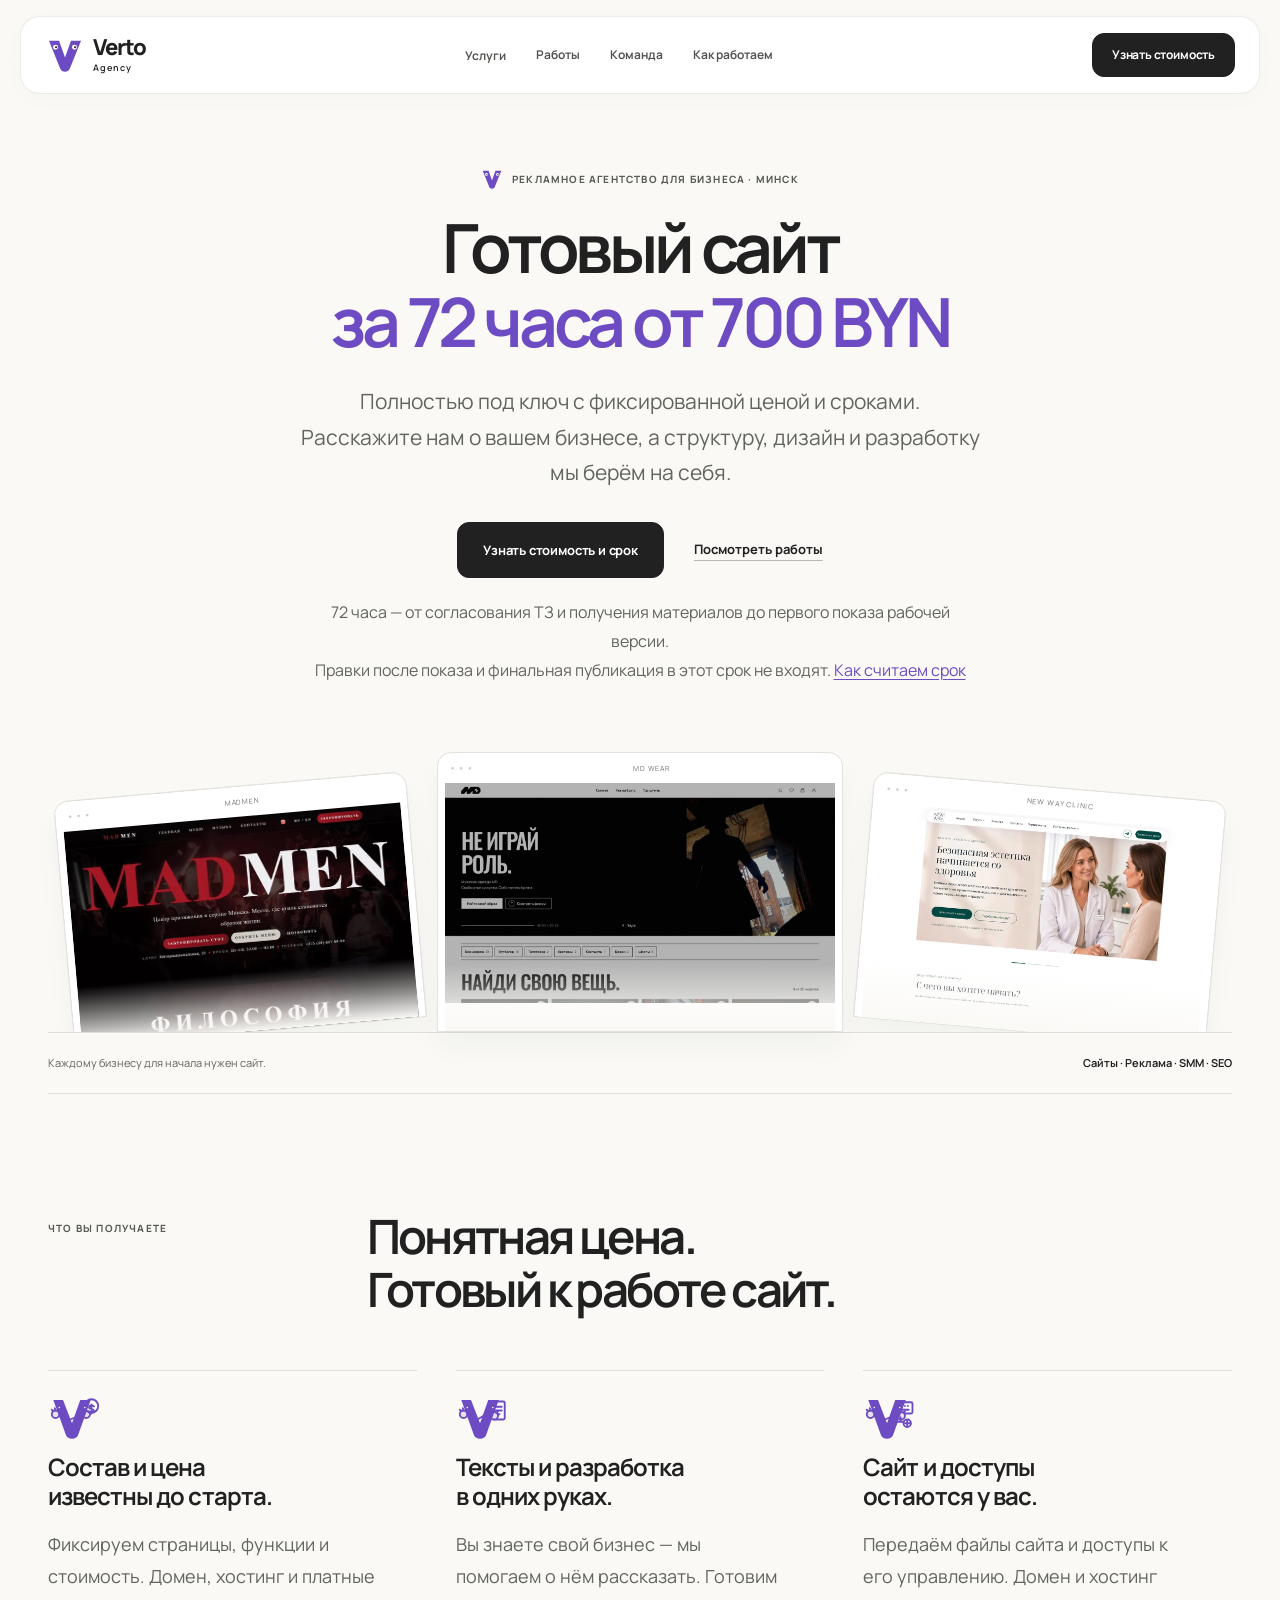
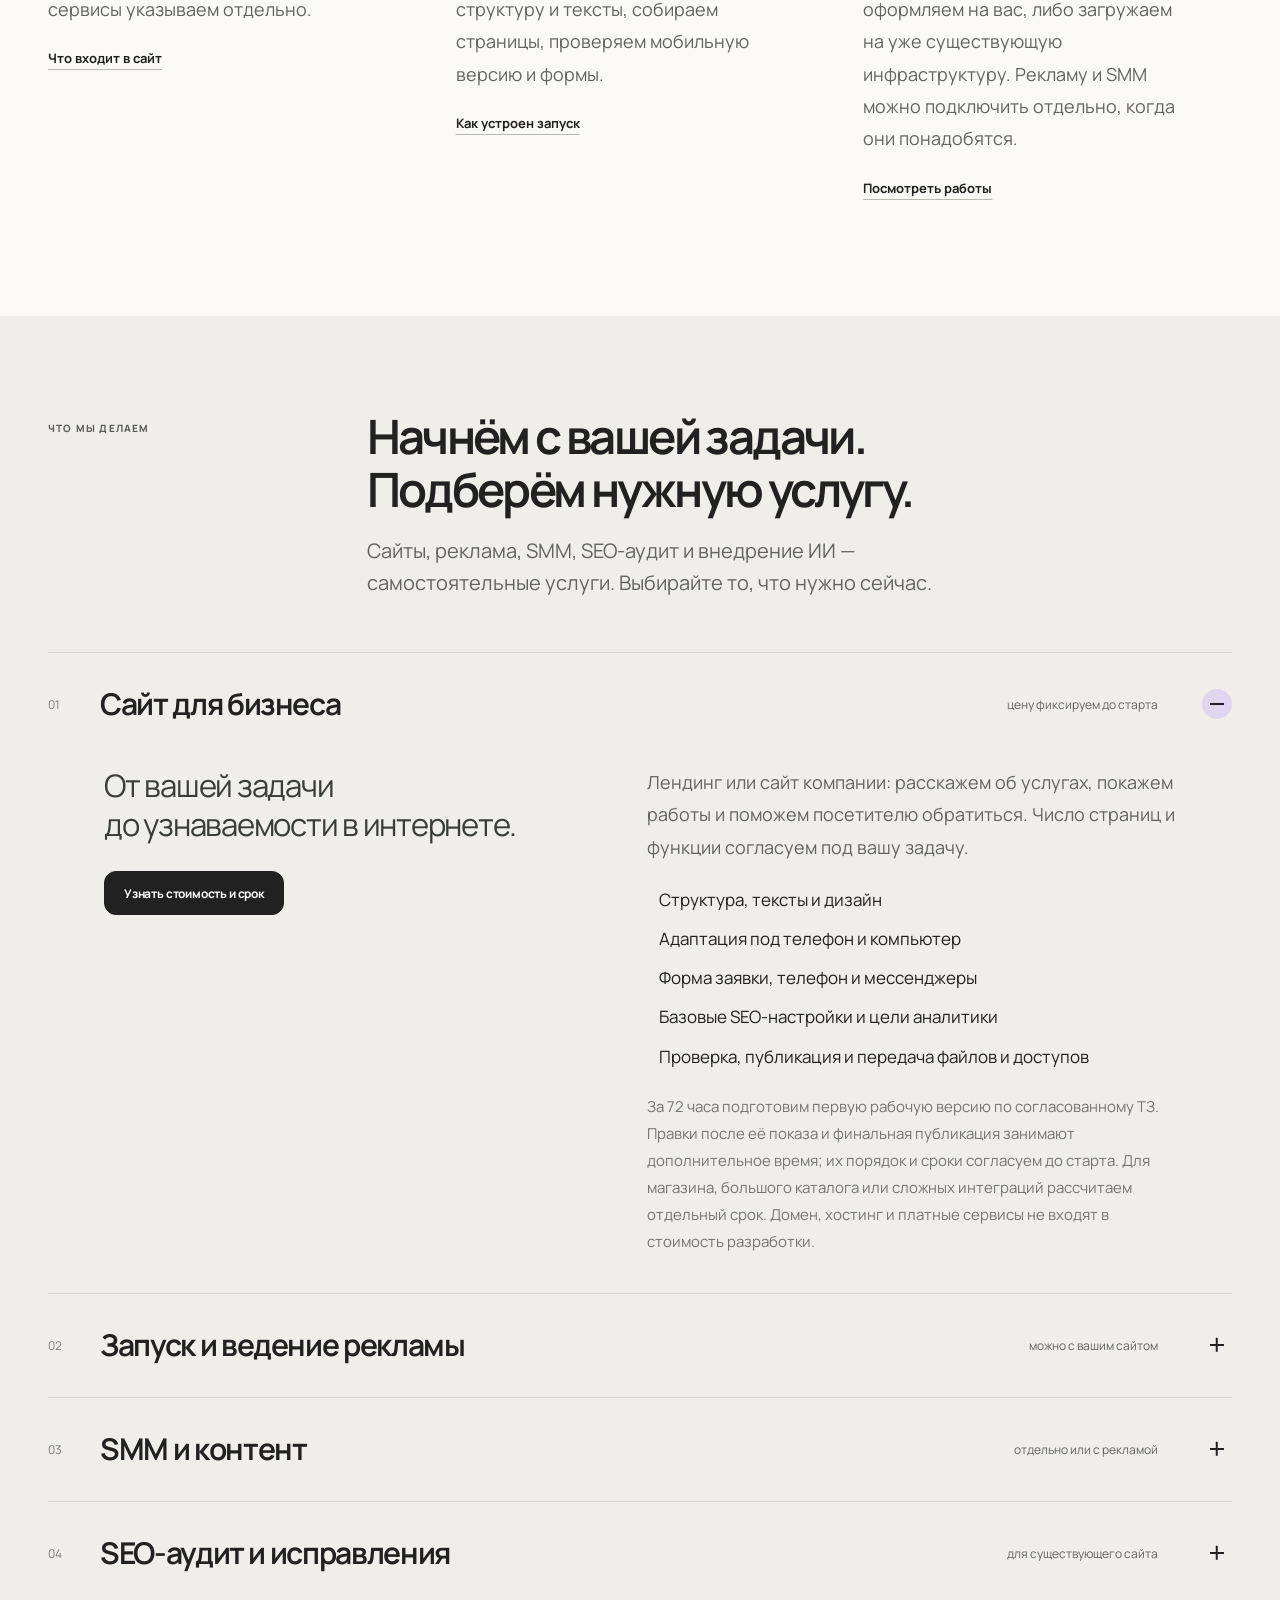
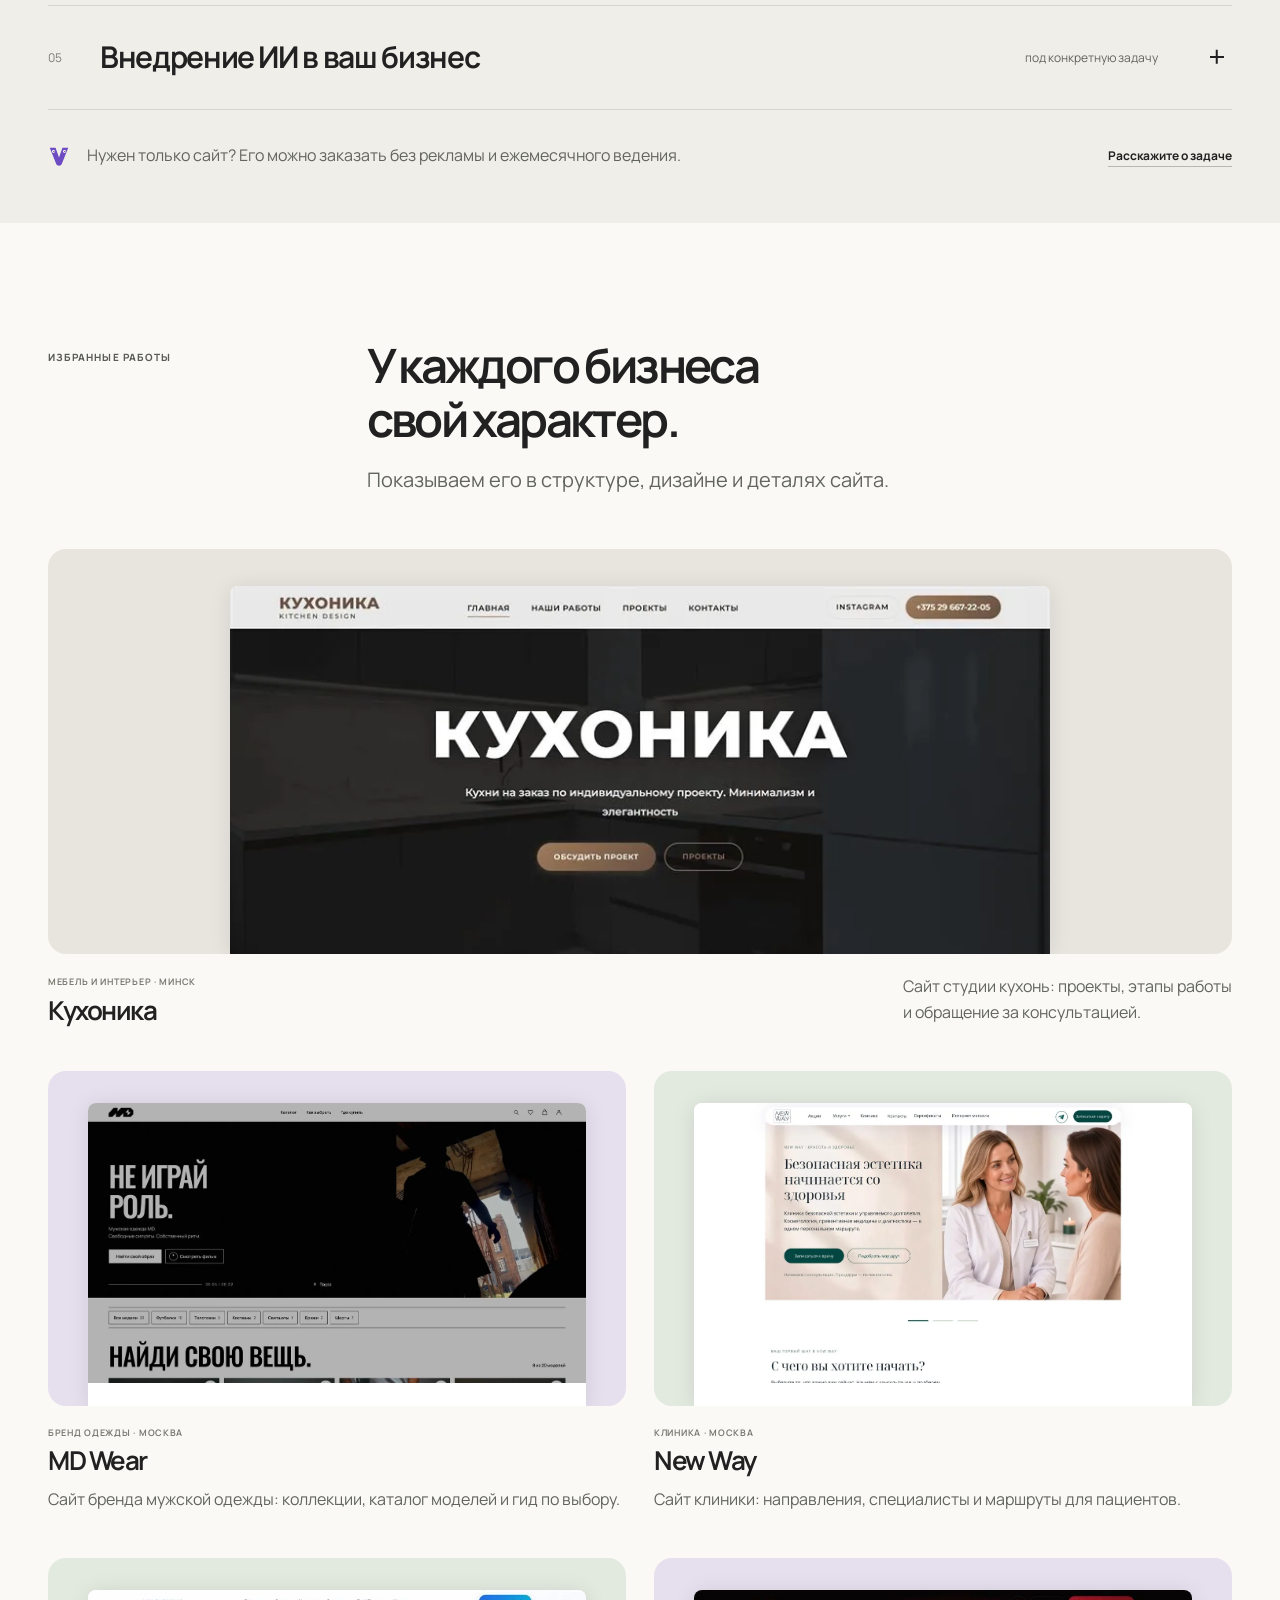
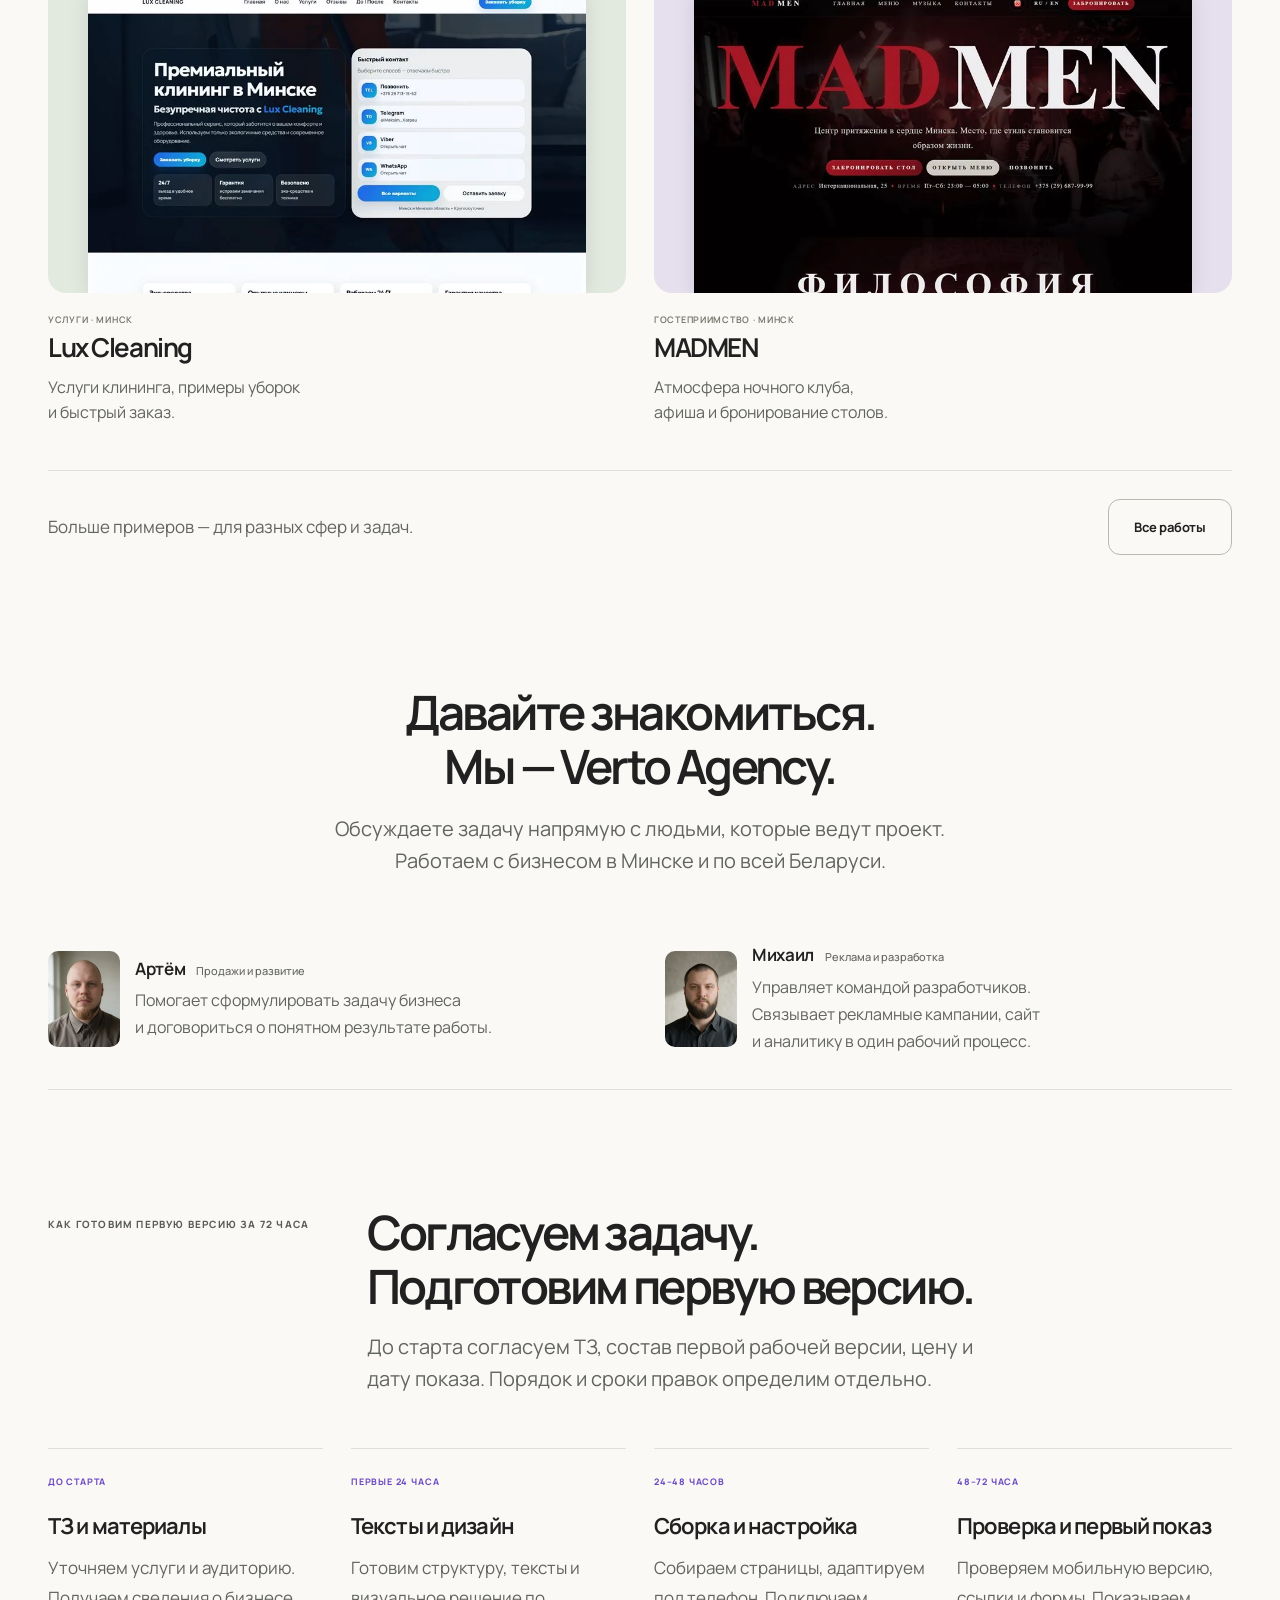
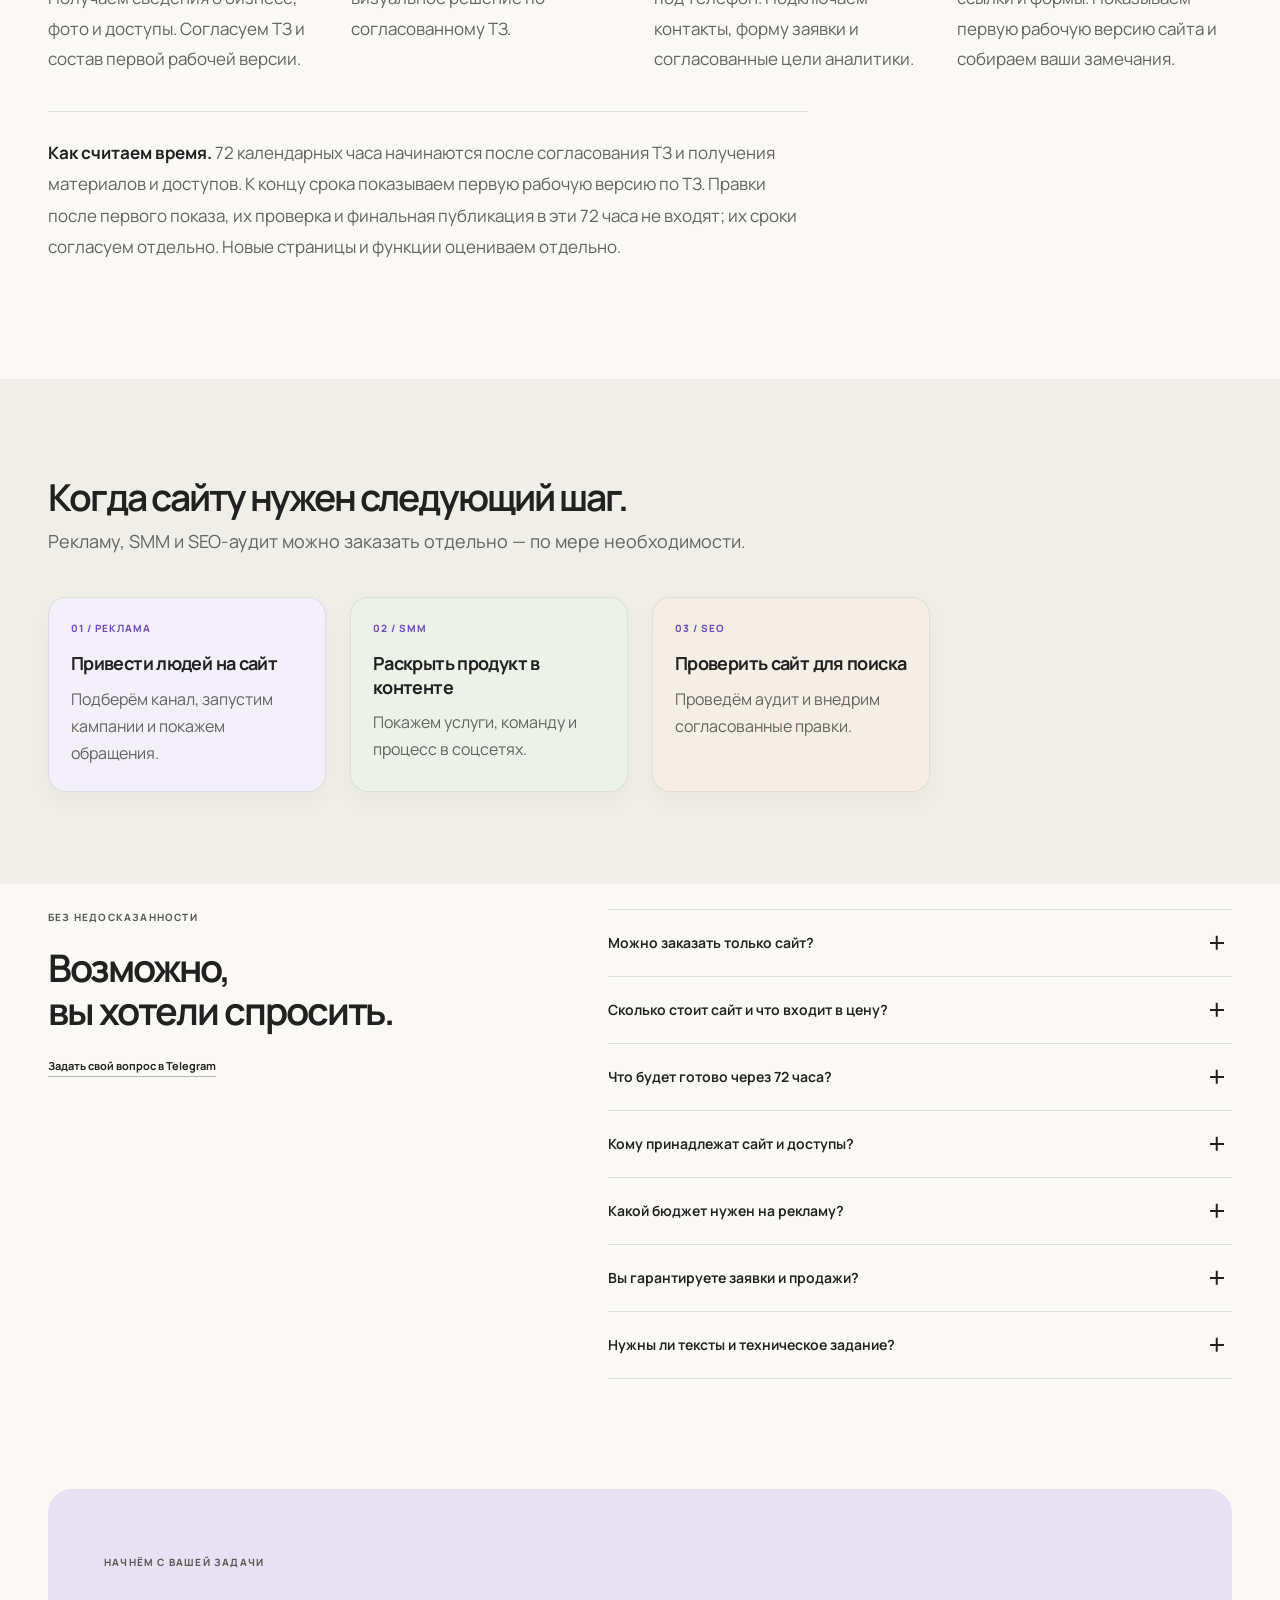
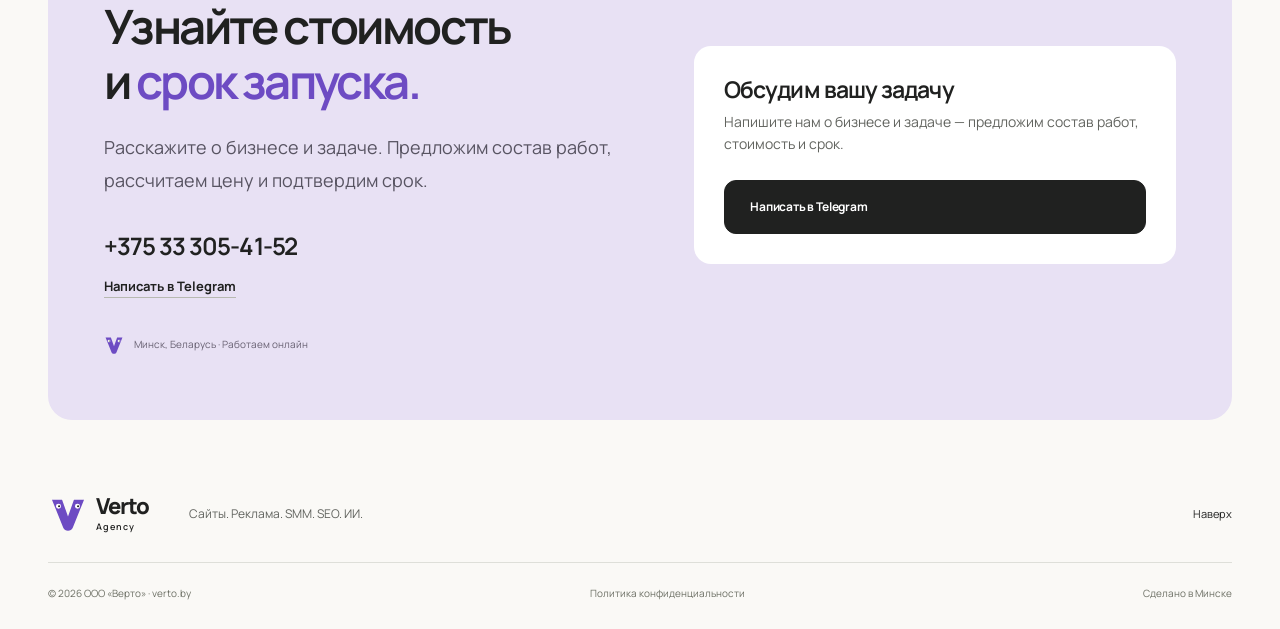
==== index.html @ 630f71f2 "Update homepage footer for ООО «Верто»" ====
<!doctype html>
<html lang="ru">
<head>
  <meta charset="utf-8">
  <meta name="viewport" content="width=device-width, initial-scale=1">
  
  <title>Verto Agency — готовый сайт за 72 часа от 700 BYN | Минск</title>
  <meta name="description" content="Готовый сайт за 72 часа от 700 BYN по согласованному ТЗ. Правки после первого показа и финальная публикация в этот срок не входят. Минск и вся Беларусь."><link rel="canonical" href="https://verto.by/">
  <meta name="theme-color" content="#faf9f6">
  <meta property="og:title" content="Verto Agency — готовый сайт за 72 часа от 700 BYN">
  <meta property="og:description" content="Готовый сайт за 72 часа от 700 BYN по согласованному ТЗ. Правки и финальная публикация — после первого показа.">
  <meta property="og:image" content="https://verto.by/assets/verto-social.png"><meta property="og:url" content="https://verto.by/"><meta property="og:type" content="website"><meta property="og:locale" content="ru_RU"><meta name="twitter:card" content="summary_large_image">
  <link rel="icon" href="./assets/vi.svg">
  <link rel="preconnect" href="https://fonts.googleapis.com">
  <link rel="preconnect" href="https://fonts.gstatic.com" crossorigin>
  <link href="https://fonts.googleapis.com/css2?family=Manrope:wght@400;500;600;650;700;750;800&display=swap" rel="stylesheet">
  <link rel="stylesheet" href="./site.css">
  <script src="./site.js" defer></script>
  <script type="application/ld+json">
  {
    "@context": "https://schema.org",
    "@type": "ProfessionalService",
    "name": "Verto Agency",
    "url": "https://verto.by/",
    "logo": "https://verto.by/assets/verto-social.png",
    "image": "https://verto.by/assets/verto-social.png",
    "telephone": "+375333054152",
    "areaServed": {
      "@type": "City",
      "name": "Минск"
    },
    "sameAs": [
      "https://t.me/Verto_digital"
    ],
    "priceRange": "от 450 BYN",
    "hasOfferCatalog": {
      "@type": "OfferCatalog",
      "name": "Услуги Verto Agency",
      "itemListElement": [
        { "@type": "Offer", "itemOffered": { "@type": "Service", "name": "Сайт для бизнеса", "url": "https://verto.by/#services" } },
        { "@type": "Offer", "itemOffered": { "@type": "Service", "name": "Запуск и ведение рекламы", "url": "https://verto.by/services/ads/" } },
        { "@type": "Offer", "itemOffered": { "@type": "Service", "name": "SMM и контент", "url": "https://verto.by/services/smm/" } },
        { "@type": "Offer", "itemOffered": { "@type": "Service", "name": "SEO-аудит и исправления", "url": "https://verto.by/services/seo/" } },
        { "@type": "Offer", "itemOffered": { "@type": "Service", "name": "Внедрение ИИ в бизнес", "url": "https://verto.by/#services" } }
      ]
    }
  }
  </script>
</head>
<body>
  <a class="skip-link" href="#main">Перейти к содержимому</a>
  <header class="header">
    <a class="brand" href="./" aria-label="Verto Agency — главная"><span class="brand-icon" aria-hidden="true"><img src="./assets/vi.svg" alt=""></span><span class="brand-name">Verto<span>Agency</span></span></a>
    <nav class="navigation" id="navigation" aria-label="Основная навигация"><div class="nav-services"><button class="nav-services-toggle" type="button" aria-expanded="false" aria-controls="services-menu">Услуги</button><div class="services-menu" id="services-menu"><a href="./#services" class="service-menu-link"><span>01</span>Сайт для бизнеса</a><a href="./services/ads/" class="service-menu-link"><span>02</span>Реклама</a><a href="./services/smm/" class="service-menu-link"><span>03</span>SMM и контент</a><a href="./services/seo/" class="service-menu-link"><span>04</span>SEO-аудит</a><a href="./?service=ai#service-ai" class="service-menu-link"><span>05</span>Внедрение ИИ</a></div></div><a href="./#work">Работы</a><a href="./#team">Команда</a><a href="./#process">Как работаем</a></nav>
    <a class="button button-small header-cta" href="#contact">Узнать стоимость </a>
    <button class="menu-button" type="button" aria-controls="navigation" aria-expanded="false" aria-label="Открыть меню"><span></span><span></span></button>
  </header>

  <main id="main">
    <section class="hero wrap" aria-labelledby="hero-title">
      <p class="eyebrow hero-eyebrow"><img class="tiny-star" src="./assets/vi.svg" alt="" aria-hidden="true"> РЕКЛАМНОЕ АГЕНТСТВО ДЛЯ БИЗНЕСА · МИНСК</p>
      <h1 id="hero-title">Готовый сайт<br><span class="highlight">за 72 часа от&nbsp;700&nbsp;BYN</span></h1>
      <p class="hero-lead">Полностью под ключ с фиксированной ценой и сроками.<br class="desktop-break"> Расскажите нам о вашем бизнесе, а структуру, дизайн и разработку мы берём на себя.</p>
      <div class="hero-actions"><a class="button" href="#contact" data-interest="Хочу узнать стоимость и срок создания сайта">Узнать стоимость и срок </a><a class="text-link" href="#work">Посмотреть работы </a></div>
      <p class="hero-terms">72 часа — от согласования ТЗ и получения материалов до первого показа рабочей версии.<br>Правки после показа и финальная публикация в этот срок не входят. <a href="#process">Как считаем срок </a></p>
      <div class="hero-showcase" aria-label="Примеры наших сайтов">
        <a class="showcase-item showcase-left" href="#work" aria-label="Посмотреть работу MADMEN"><div class="browser-bar"><span>● ● ●</span><span>MADMEN</span><span></span></div><img src="./portfolio/previews/1.webp" width="840" height="2801" alt="Первый экран сайта ночного клуба MADMEN" fetchpriority="high"></a>
        <a class="showcase-item showcase-center" href="#work" aria-label="Посмотреть работу MD Wear"><div class="browser-bar"><span>● ● ●</span><span>MD WEAR</span><span></span></div><img src="./portfolio/previews/md-wear.webp" width="1265" height="712" alt="Первый экран сайта бренда одежды MD Wear" fetchpriority="high"></a>
        <a class="showcase-item showcase-right" href="#work" aria-label="Посмотреть сайт New Way Clinic"><div class="browser-bar"><span>● ● ●</span><span>NEW WAY CLINIC</span><span></span></div><img src="./portfolio/previews/new-way.webp" width="1265" height="712" alt="Первый экран сайта New Way Clinic" fetchpriority="high"></a>
      </div>
      <div class="hero-bottom"><span>Каждому бизнесу для начала нужен сайт.</span><a href="#services">Сайты · Реклама · SMM · SEO </a></div>
    </section>

    <section class="section wrap" id="situations" aria-labelledby="situations-title">
      <div class="section-heading"><p class="eyebrow">ЧТО ВЫ ПОЛУЧАЕТЕ</p><div><h2 id="situations-title">Понятная цена.<br>Готовый к работе сайт.</h2></div></div>
      <div class="situations">
        <article><img class="line-icon" src="./assets/icon-price.svg" alt="" aria-hidden="true"><h3>Состав и цена<br>известны до старта.</h3><p>Фиксируем страницы, функции и стоимость. Домен, хостинг и платные сервисы указываем отдельно.</p><a class="text-link" href="#services">Что входит в сайт </a></article>
        <article><img class="line-icon" src="./assets/icon-content.svg" alt="" aria-hidden="true"><h3>Тексты и разработка<br>в одних руках.</h3><p>Вы знаете свой бизнес — мы помогаем о нём рассказать. Готовим структуру и тексты, собираем страницы, проверяем мобильную версию и формы.</p><a class="text-link" href="#process">Как устроен запуск </a></article>
        <article><img class="line-icon" src="./assets/icon-access.svg" alt="" aria-hidden="true"><h3>Сайт и доступы<br>остаются у вас.</h3><p>Передаём файлы сайта и доступы к его управлению. Домен и хостинг оформляем на вас, либо загружаем на уже существующую инфраструктуру. Рекламу и SMM можно подключить отдельно, когда они понадобятся.</p><a class="text-link" href="#work">Посмотреть работы </a></article>
      </div>
    </section>

    <section class="services-section" id="services" aria-labelledby="services-title"><div class="wrap">
      <div class="section-heading"><p class="eyebrow">ЧТО МЫ ДЕЛАЕМ</p><div><h2 id="services-title">Начнём с вашей задачи.<br>Подберём нужную услугу.</h2><p class="section-lead">Сайты, реклама, SMM, SEO-аудит и внедрение ИИ — самостоятельные услуги. Выбирайте то, что нужно сейчас.</p></div></div>
      <div class="services">
        <details class="service" name="services" open><summary><span class="service-number">01</span><h3>Сайт для бизнеса</h3><span class="service-price">цену фиксируем до старта</span><span class="plus" aria-hidden="true"></span></summary><div class="service-body"><div><p class="service-intro">От вашей задачи<br>до узнаваемости в интернете.</p><a class="button button-small" href="#contact" data-interest="Хочу узнать стоимость и срок создания сайта">Узнать стоимость и срок </a></div><div><p>Лендинг или сайт компании: расскажем об услугах, покажем работы и поможем посетителю обратиться. Число страниц и функции согласуем под вашу задачу.</p><ul class="check-list"><li>Структура, тексты и дизайн</li><li>Адаптация под телефон и компьютер</li><li>Форма заявки, телефон и мессенджеры</li><li>Базовые SEO-настройки и цели аналитики</li><li>Проверка, публикация и передача файлов и доступов</li></ul><p class="fine">За 72 часа подготовим первую рабочую версию по согласованному ТЗ. Правки после её показа и финальная публикация занимают дополнительное время; их порядок и сроки согласуем до старта. Для магазина, большого каталога или сложных интеграций рассчитаем отдельный срок. Домен, хостинг и платные сервисы не входят в стоимость разработки.</p></div></div></details>
        <details class="service" name="services"><summary><span class="service-number">02</span><h3>Запуск и ведение рекламы</h3><span class="service-price">можно с вашим сайтом</span><span class="plus" aria-hidden="true"></span></summary><div class="service-body"><div><p class="service-intro">Проверяем спрос.<br>Считаем обращения.</p><a class="button button-small" href="#contact" data-interest="Хочу обсудить запуск и ведение рекламы">Обсудить рекламу </a></div><div><p>Яндекс Директ, Instagram / Meta Ads и ВКонтакте. Выбираем канал под ваш продукт, географию и бюджет. Можно прийти с готовым сайтом.</p><a class="text-link service-page-link" href="./services/ads/">Подробнее о рекламе </a><ul class="check-list"><li>Предложения, аудитории и рекламные материалы</li><li>Запуск, тестирование и корректировка кампаний</li><li>Учёт обращений и их стоимости</li><li>Отчёт: расходы, результаты и следующие действия</li></ul><p class="fine">Оплата площадок и наше ведение — отдельные суммы. Согласуем бюджет и показатели оценки до запуска. Доступ к рекламным кабинетам и статистике остаётся у вас.</p></div></div></details>
        <details class="service" name="services"><summary><span class="service-number">03</span><h3>SMM и контент</h3><span class="service-price">отдельно или с рекламой</span><span class="plus" aria-hidden="true"></span></summary><div class="service-body"><div><p class="service-intro">Показываем продукт.<br>Выстраиваем доверие.</p><a class="button button-small" href="#contact" data-interest="Хочу обсудить SMM и контент для соцсетей">Обсудить SMM </a></div><div><p>Соцсети, в которых понятно, что вы предлагаете и почему к вам стоит обратиться. Показываем услуги, команду, процесс и работы вашего бизнеса.</p><a class="text-link service-page-link" href="./services/smm/">Подробнее о SMM </a><ul class="check-list"><li>Оформление профиля и план контента</li><li>Тексты, визуалы и публикации</li><li>Темы и сценарии коротких видео</li><li>Оценка реакции аудитории и обращений</li></ul><p class="fine">Площадки, число публикаций, подготовку фото и видео согласуем заранее. Съёмки и платное продвижение рассчитываем отдельно.</p></div></div></details>
        <details class="service" name="services"><summary><span class="service-number">04</span><h3>SEO-аудит и исправления</h3><span class="service-price">для существующего сайта</span><span class="plus" aria-hidden="true"></span></summary><div class="service-body"><div><p class="service-intro">Находим проблемы.<br>Внедряем правки.</p><a class="button button-small" href="#contact" data-interest="Хочу обсудить SEO-аудит и внедрение правок">Обсудить SEO </a></div><div><p>Проверяем структуру страниц, доступные данные об индексации, заголовки, ссылки и технические ограничения. Составляем план и внедряем согласованные изменения.</p><a class="text-link service-page-link" href="./services/seo/">Подробнее о SEO-аудите </a><ul class="check-list"><li>Аудит сайта и список приоритетных задач</li><li>Согласование объёма исправлений</li><li>Внедрение правок в пределах доступа к сайту</li><li>Проверка опубликованных изменений</li></ul><p class="fine">Объём и стоимость уточним после знакомства с сайтом. Конкретные позиции в поиске не обещаем; ежемесячное SEO-ведение в эту услугу не входит.</p></div></div></details>
        <details id="service-ai" class="service" name="services"><summary><span class="service-number">05</span><h3>Внедрение ИИ в ваш бизнес</h3><span class="service-price">под конкретную задачу</span><span class="plus" aria-hidden="true"></span></summary><div class="service-body"><div><p class="service-intro">Меньше рутины.<br>Больше времени на работу.</p><a class="button button-small" href="#contact" data-interest="Хочу обсудить внедрение ИИ в бизнес">Обсудить внедрение </a></div><div><p>Поможем автоматизировать конкретный процесс: ответы на типовые вопросы, обработку заявок, поиск по документам или подготовку отчётов. Подберём решение под ваши данные и рабочие инструменты.</p><ul class="check-list"><li>Разбор процесса и выбор задачи для первого запуска</li><li>Рабочая версия на ваших примерах</li><li>Интеграция с нужными системами: сайтом, мессенджерами или CRM</li><li>Проверка результата, инструкция и передача команде</li></ul><p class="fine">Состав работ, стоимость, сроки и расходы на сторонние сервисы согласуем после разбора задачи. Срок 72 часа относится только к первой рабочей версии сайта.</p></div></div></details>
      </div>
      <div class="services-note"><img class="tiny-star" src="./assets/vi.svg" alt="" aria-hidden="true"><p>Нужен только сайт? Его можно заказать без рекламы и ежемесячного ведения.</p><a href="#contact" class="text-link">Расскажите о задаче </a></div>
    </div></section>

    <section class="section wrap" id="work" aria-labelledby="work-title">
      <div class="section-heading"><p class="eyebrow">ИЗБРАННЫЕ РАБОТЫ</p><div><h2 id="work-title">У каждого бизнеса<br>свой характер.</h2><p class="section-lead">Показываем его в структуре, дизайне и деталях сайта.</p></div></div>
      <div class="projects">
        <article class="project project-wide"><button class="project-image kitchen" type="button" data-project="4" aria-label="Открыть сайт Кухоника полностью"><span class="project-window"><img width="840" height="3403" src="./portfolio/previews/4.webp" alt="Дизайн сайта Кухоника" loading="lazy"></span></button><div class="project-description"><div><p class="project-category">МЕБЕЛЬ И ИНТЕРЬЕР · МИНСК</p><h3>Кухоника</h3></div><p>Сайт студии кухонь: проекты, этапы работы<br class="desktop-break"> и обращение за консультацией.</p></div></article>
                <article class="project"><button class="project-image club" type="button" data-project="19" aria-label="Открыть сайт MD Wear полностью"><span class="project-window"><img src="./portfolio/previews/md-wear.webp" width="1265" height="712" alt="Дизайн сайта MD Wear — мужская одежда" loading="lazy"></span></button><div class="project-description"><div><p class="project-category">БРЕНД ОДЕЖДЫ · МОСКВА</p><h3>MD Wear</h3></div><p>Сайт бренда мужской одежды: коллекции, каталог моделей и гид по выбору.</p></div></article>
<article class="project"><button class="project-image cleaning" type="button" data-project="20" aria-label="Открыть сайт New Way полностью"><span class="project-window"><img src="./portfolio/previews/new-way.webp" width="1265" height="712" alt="Дизайн сайта клиники New Way" loading="lazy"></span></button><div class="project-description"><div><p class="project-category">КЛИНИКА · МОСКВА</p><h3>New Way</h3></div><p>Сайт клиники: направления, специалисты и маршруты для пациентов.</p></div></article>
        <article class="project"><button class="project-image cleaning" type="button" data-project="2" aria-label="Открыть сайт Lux Cleaning полностью"><span class="project-window"><img width="840" height="3147" src="./portfolio/previews/2.webp" alt="Дизайн сайта Lux Cleaning" loading="lazy"></span></button><div class="project-description"><div><p class="project-category">УСЛУГИ · МИНСК</p><h3>Lux Cleaning</h3></div><p>Услуги клининга, примеры уборок<br class="desktop-break"> и быстрый заказ.</p></div></article>
        <article class="project"><button class="project-image club" type="button" data-project="1" aria-label="Открыть сайт MADMEN полностью"><span class="project-window"><img width="840" height="2801" src="./portfolio/previews/1.webp" alt="Дизайн сайта MADMEN" loading="lazy"></span></button><div class="project-description"><div><p class="project-category">ГОСТЕПРИИМСТВО · МИНСК</p><h3>MADMEN</h3></div><p>Атмосфера ночного клуба,<br class="desktop-break"> афиша и бронирование столов.</p></div></article>
      </div>
      <div class="work-footer"><p>Больше примеров — для разных сфер и задач.</p><a class="button button-outline" href="./portfolio/">Все работы </a></div>
    </section>

    <section class="team-section wrap" id="team" aria-labelledby="team-title">
      <div class="team-heading"><h2 id="team-title">Давайте знакомиться.<br>Мы — Verto Agency.</h2><p>Обсуждаете задачу напрямую с людьми, которые ведут проект.<br class="desktop-break"> Работаем с бизнесом в Минске и по всей Беларуси.</p></div>
      <div class="founder-notes"><div><img class="founder-portrait" src="./assets/artem-portrait.webp" width="72" height="96" alt="Артём" loading="lazy"><div><h3>Артём <span>Продажи и развитие</span></h3><p>Помогает сформулировать задачу бизнеса<br class="desktop-break"> и договориться о понятном результате работы.</p></div></div><div><img class="founder-portrait" src="./assets/mikhail-portrait.webp" width="72" height="96" alt="Михаил" loading="lazy"><div><h3>Михаил <span>Реклама и разработка</span></h3><p>Управляет командой разработчиков.<br class="desktop-break"> Связывает рекламные кампании, сайт<br class="desktop-break"> и аналитику в один рабочий процесс.</p></div></div></div>
    </section>

    <section class="section wrap" id="process" aria-labelledby="process-title">
      <div class="section-heading"><p class="eyebrow">КАК ГОТОВИМ ПЕРВУЮ ВЕРСИЮ ЗА 72 ЧАСА</p><div><h2 id="process-title">Согласуем задачу.<br>Подготовим первую версию.</h2><p class="section-lead">До старта согласуем ТЗ, состав первой рабочей версии, цену и дату показа. Порядок и сроки правок определим отдельно.</p></div></div>
      <ol class="process-list">
        <li><span>ДО СТАРТА</span><h3>ТЗ и материалы</h3><p>Уточняем услуги и аудиторию. Получаем сведения о бизнесе, фото и доступы. Согласуем ТЗ и состав первой рабочей версии.</p></li>
        <li><span>ПЕРВЫЕ 24 ЧАСА</span><h3>Тексты и дизайн</h3><p>Готовим структуру, тексты и визуальное решение по согласованному ТЗ.</p></li>
        <li><span>24–48 ЧАСОВ</span><h3>Сборка и настройка</h3><p>Собираем страницы, адаптируем под телефон. Подключаем контакты, форму заявки и согласованные цели аналитики.</p></li>
        <li><span>48–72 ЧАСА</span><h3>Проверка и первый показ</h3><p>Проверяем мобильную версию, ссылки и формы. Показываем первую рабочую версию сайта и собираем ваши замечания.</p></li>
      </ol>
      <div class="launch-terms"><p><strong>Как считаем время.</strong> 72 календарных часа начинаются после согласования ТЗ и получения материалов и доступов. К концу срока показываем первую рабочую версию по ТЗ. Правки после первого показа, их проверка и финальная публикация в эти 72 часа не входят; их сроки согласуем отдельно. Новые страницы и функции оцениваем отдельно.</p></div>
    </section>

    <section class="service-cross-section" aria-labelledby="other-services-title"><div class="wrap">
      <div class="service-cross-heading"><h2 id="other-services-title">Когда сайту нужен следующий шаг.</h2><p>Рекламу, SMM и SEO-аудит можно заказать отдельно — по мере необходимости.</p></div>
      <nav class="service-crosslinks" aria-label="Другие услуги">
        <a href="./services/ads/"><span class="cross-number">01 / РЕКЛАМА</span><strong>Привести людей на сайт</strong><span>Подберём канал, запустим кампании и покажем обращения.</span></a>
        <a href="./services/smm/"><span class="cross-number">02 / SMM</span><strong>Раскрыть продукт в контенте</strong><span>Покажем услуги, команду и процесс в соцсетях.</span></a>
        <a href="./services/seo/"><span class="cross-number">03 / SEO</span><strong>Проверить сайт для поиска</strong><span>Проведём аудит и внедрим согласованные правки.</span></a>
      </nav>
    </div></section>

    <section class="faq-section wrap" id="faq" aria-labelledby="faq-title"><div><p class="eyebrow">БЕЗ НЕДОСКАЗАННОСТИ</p><h2 id="faq-title">Возможно,<br>вы хотели спросить.</h2><a class="text-link" href="https://t.me/Verto_digital" target="_blank" rel="noopener">Задать свой вопрос в Telegram </a></div><div class="faq-list">
      <details><summary>Можно заказать только сайт?<span class="plus" aria-hidden="true"></span></summary><p>Да. Сайт — самостоятельный продукт, без обязательного ежемесячного ведения. Рекламу, SMM и SEO-аудит можно заказать отдельно, в том числе для уже работающего сайта.</p></details>
      <details><summary>Сколько стоит сайт и что входит в цену?<span class="plus" aria-hidden="true"></span></summary><p>Стоимость зависит от объёма страниц и функций. После обсуждения вы получите состав работ и фиксированную цену в BYN: тексты, дизайн, мобильную версию, формы, базовую аналитику и запуск. Домен, хостинг и платные сервисы показываем отдельными расходами. Дополнительные работы оцениваем и согласуем до их выполнения.</p></details>
      <details><summary>Что будет готово через 72 часа?<span class="plus" aria-hidden="true"></span></summary><p>Первая рабочая версия лендинга или сайта компании по согласованному ТЗ: её можно посмотреть и проверить. Затем вы даёте замечания, мы вносим согласованные правки и готовим сайт к финальной публикации. Время на эти этапы не входит в 72 часа; сроки согласуем отдельно. Магазины, большие каталоги и сложные интеграции оцениваем индивидуально.</p></details>
      <details><summary>Кому принадлежат сайт и доступы?<span class="plus" aria-hidden="true"></span></summary><p>Передаём вам файлы сайта и доступы. Домен и хостинг оформляем на вас, либо загружаем на уже существующую инфраструктуру. Перечень передаваемых материалов и условия использования сторонних сервисов фиксируем до начала работ.</p></details>
      <details><summary>Какой бюджет нужен на рекламу?<span class="plus" aria-hidden="true"></span></summary><p>Единой суммы для всех бизнесов нет. Она зависит от ниши, географии, спроса и целей. После обсуждения предложим тестовый бюджет и объясним, какие данные он позволит получить. Оплата рекламных площадок и наших услуг — отдельные расходы.</p></details>
      <details><summary>Вы гарантируете заявки и продажи?<span class="plus" aria-hidden="true"></span></summary><p>Количество продаж зависит не только от рекламы: важны предложение, цена, спрос и работа с обращениями. Мы согласуем объём работ и показатели для оценки, проверяем гипотезы и объясняем результаты. Фиксированное число продаж заранее не обещаем.</p></details>
      <details><summary>Нужны ли тексты и техническое задание?<span class="plus" aria-hidden="true"></span></summary><p>Чтобы начать разговор, достаточно описать бизнес и задачу. Поможем со структурой и текстами. С вашей стороны понадобятся достоверные сведения об услугах, ценах, условиях и материалы, которые можно использовать.</p></details>
    </div></section>

    <section class="contact-section wrap" id="contact" aria-labelledby="contact-title"><div class="contact-copy"><p class="eyebrow">НАЧНЁМ С ВАШЕЙ ЗАДАЧИ</p><h2 id="contact-title">Узнайте стоимость<br>и <span>срок запуска.</span></h2><p>Расскажите о бизнесе и задаче. Предложим состав работ,<br class="desktop-break"> рассчитаем цену и подтвердим срок.</p><a class="contact-phone" href="tel:+375333054152">+375 33 305-41-52</a><a class="text-link" href="https://t.me/Verto_digital" target="_blank" rel="noopener">Написать в Telegram </a><div class="contact-location"><img src="./assets/vi.svg" alt="" aria-hidden="true"> Минск, Беларусь · Работаем онлайн</div></div>
      <div class="contact-form" style="align-self:center"><h3>Обсудим вашу задачу</h3><p>Напишите нам о бизнесе и задаче — предложим состав работ, стоимость и срок.</p><a class="button" href="https://t.me/Verto_digital" target="_blank" rel="noopener noreferrer">Написать в Telegram</a></div>
    </section>
  </main>
  <footer class="footer wrap"><div class="footer-top"><a class="brand" href="./" aria-label="Verto Agency — главная"><span class="brand-icon" aria-hidden="true"><img src="./assets/vi.svg" alt=""></span><span class="brand-name">Verto<span>Agency</span></span></a><p>Сайты. Реклама. SMM. SEO. ИИ.</p><a class="back-top" href="#main">Наверх </a></div><div class="footer-bottom"><span>© <span id="year">2026</span> ООО «Верто» · <a href="https://verto.by/">verto.by</a></span><a href="./privacy-policy/">Политика конфиденциальности</a><span>Сделано в Минске</span></div></footer>
  <dialog id="project-dialog" aria-labelledby="project-dialog-title"><div class="dialog-bar"><h2 id="project-dialog-title">Просмотр проекта</h2><button class="dialog-close" type="button" aria-label="Закрыть просмотр">✕</button></div><div class="dialog-content"><img id="project-full-image" alt=""></div></dialog>
</body>
</html>
---- site.css ----
:root{--paper:#faf9f6;--white:#fff;--ink:#202120;--muted:#62645f;--line:#dedfd9;--purple:#6d4bc3;--lavender:#e8e1f4;--radius:24px;--font:'Manrope',Arial,sans-serif}
*{box-sizing:border-box}html{scroll-behavior:smooth;scroll-padding-top:112px}body{margin:0;background:var(--paper);color:var(--ink);font-family:var(--font);font-size:15px;line-height:1.6;-webkit-font-smoothing:antialiased}body.dialog-open{overflow:hidden}a{color:inherit;text-decoration:none}button,input,textarea{font:inherit}button,a,input,summary,textarea{-webkit-tap-highlight-color:transparent}button{cursor:pointer}button:disabled{cursor:wait;opacity:.65}img{display:block;max-width:100%}h1,h2,h3,p,figure{margin:0}h1,h2,h3{line-height:1.13;font-weight:650;letter-spacing:-.055em}p{color:var(--muted)}::selection{background:var(--lavender)}:focus-visible{outline:3px solid var(--purple);outline-offset:5px}button{color:inherit}svg{display:block}.wrap{width:min(1280px,calc(100% - 96px));margin-inline:auto}.skip-link{position:fixed;top:-100px;left:20px;z-index:100;background:#fff;padding:12px}.skip-link:focus{top:16px}.eyebrow{font-size:10px;font-weight:750;letter-spacing:.12em;line-height:1.7;color:#595b56}.tiny-star{width:22px;height:22px;flex:none;object-fit:contain}.button{display:inline-flex;justify-content:center;align-items:center;gap:36px;min-height:56px;padding:16px 25px;border:1px solid var(--ink);border-radius:12px;background:var(--ink);color:#fff;font-size:13px;font-weight:700;letter-spacing:-.015em;transition:background .2s,transform .2s,border-color .2s}.button:hover{background:#45403f;border-color:#45403f;transform:translateY(-2px)}.button span{font-size:21px;line-height:1;font-weight:400}.button-small{min-height:44px;padding:11px 19px;font-size:12px;gap:24px}.button-outline{background:transparent;color:var(--ink);border-color:#b8bab2}.button-outline:hover{background:var(--ink);color:#fff}.text-link{display:inline-flex;align-items:center;gap:18px;font-size:13px;font-weight:700;line-height:1.5;text-decoration:underline;text-decoration-color:#b7b9b0;text-underline-offset:6px}.text-link:hover{color:var(--purple);text-decoration-color:var(--purple)}
.header{width:calc(100% - 40px);max-width:1440px;position:sticky;top:16px;z-index:30;display:flex;align-items:center;justify-content:space-between;gap:28px;margin:16px auto 0;padding:16px 24px;border:1px solid rgba(225,225,218,.65);border-radius:20px;background:rgba(255,255,255,.94);backdrop-filter:blur(16px);box-shadow:0 5px 20px rgba(24,29,17,.025)}.brand{display:inline-flex;align-items:center;gap:9px;flex-shrink:0}.brand-icon{width:39px;height:38px;display:grid;place-items:center;flex:none}.brand-icon img{width:38px;height:38px;object-fit:contain}.brand-name{font-size:22px;font-weight:800;letter-spacing:-1px;line-height:.9}.brand-name>span{display:block;font-size:9px;letter-spacing:.14em;margin-top:6px;font-weight:600}.navigation{display:flex;align-items:center;gap:30px}.navigation a{font-size:12px;font-weight:650;color:#50524e}.navigation a:hover{color:var(--purple)}.nav-services{position:relative}.nav-services:after{content:'';position:absolute;top:100%;right:-18px;width:245px;height:18px}.nav-services-toggle{border:0;padding:0;background:transparent;font-size:12px;font-weight:650;color:#50524e}.nav-services-toggle:hover,.nav-services-toggle[aria-expanded=true]{color:var(--purple)}.services-menu{display:none;position:absolute;top:calc(100% + 18px);right:-18px;width:245px;padding:8px;border:1px solid var(--line);border-radius:14px;background:#fff;box-shadow:0 16px 32px #00000012}.services-menu.is-open{display:grid;gap:2px}.service-menu-link{display:grid;grid-template-columns:24px 1fr;gap:9px;align-items:baseline;padding:11px 12px;border-radius:9px;font-size:12px!important;font-weight:650!important;color:var(--ink)!important;line-height:1.35}.service-menu-link span{font-size:9px;color:var(--purple);font-weight:750;letter-spacing:.04em}.service-menu-link:hover{background:var(--lavender);color:var(--purple)!important}.menu-button{display:none}
.hero{padding-top:74px}.hero-eyebrow{display:flex;align-items:center;justify-content:center;gap:9px;margin-bottom:21px}.hero h1{font-size:clamp(42px,5.3vw,76px);text-align:center;font-weight:650;line-height:1.09;letter-spacing:-.062em}.highlight{color:var(--purple)}.hero-lead{text-align:center;font-size:16px;line-height:1.7;max-width:700px;margin:25px auto 0}.hero-actions{display:flex;align-items:center;justify-content:center;gap:30px;margin-top:31px}.hero-showcase{display:grid;grid-template-columns:1fr 1.15fr 1fr;gap:22px;align-items:start;margin:67px 16px 0;padding-top:18px}.showcase-item{height:245px;overflow:hidden;background:#fff;border:7px solid #fff;border-bottom-width:0;border-radius:14px 14px 0 0;box-shadow:0 0 0 1px #e2e3dc,0 16px 28px #2427220a;position:relative;transition:transform .3s}.showcase-item:after{content:'';position:absolute;inset:75% 0 0;background:linear-gradient(transparent,var(--paper))}.showcase-item img{width:100%;height:calc(100% - 23px);object-fit:cover;object-position:top}.showcase-center img,.showcase-right img{object-fit:contain;object-position:top center;background:#fff}.showcase-left{transform:rotate(-5deg);margin-top:18px}.showcase-right{transform:rotate(5deg);margin-top:18px}.showcase-center{height:278px;z-index:1;margin-top:-16px}.showcase-item:hover{transform:translateY(-8px)}.browser-bar{display:flex;justify-content:space-between;align-items:center;gap:10px;height:23px;font-size:7px;color:#72756e;letter-spacing:.12em;background:#fff;padding:0 6px 6px}.browser-bar>span:first-child{font-size:6px;letter-spacing:2px;color:#cbccc6}.hero-bottom{border-bottom:1px solid var(--line);border-top:1px solid var(--line);padding:21px 0;display:flex;justify-content:space-between;gap:16px;position:relative;background:var(--paper);font-size:11px;color:var(--muted)}.hero-bottom a{color:var(--ink);font-weight:650}.hero-bottom a span{margin-left:18px}
.section{padding-top:116px;padding-bottom:116px}.section-heading{display:grid;grid-template-columns:1fr 3fr;gap:30px;align-items:start;margin-bottom:53px}.section-heading>.eyebrow{padding-top:10px}.section-heading h2,.team-heading h2,.faq-section h2{font-size:clamp(32px,3.7vw,51px);line-height:1.13}.section-lead{font-size:15px;margin-top:18px;max-width:610px}.situations{display:grid;grid-template-columns:repeat(3,1fr);gap:39px}.situations article{border-top:1px solid var(--line);padding-top:23px}.line-icon{font-size:30px;color:var(--purple);display:block;width:58px;height:48px;object-fit:contain;object-position:left center}.situations h3{font-size:24px;letter-spacing:-.04em;line-height:1.23;margin:10px 0 17px}.situations p{font-size:14px;line-height:1.8;max-width:330px}.situations .text-link{margin-top:24px}
.services-section{padding:94px 0 55px;background:#f0eee9}.service{border-top:1px solid #d4d5cd}.service:last-child{border-bottom:1px solid #d4d5cd}summary{cursor:pointer;list-style:none}summary::-webkit-details-marker{display:none}.service summary{display:flex;align-items:center;gap:26px;padding:26px 0;min-height:103px}.service-number{font-size:12px;color:#7c7e75;width:26px}.service h3{font-size:30px;letter-spacing:-.045em;flex:1}.service-price{font-size:12px;color:var(--muted);margin-left:auto}.plus{width:30px;height:30px;position:relative;flex-shrink:0;margin-left:18px}.plus:before,.plus:after{content:'';position:absolute;width:14px;height:1.5px;background:var(--ink);left:8px;top:14px;transition:transform .25s}.plus:after{transform:rotate(90deg)}details[open]>summary .plus:after{transform:rotate(0)}details[open]>summary .plus{background:#dfd7ef;border-radius:50%}.service-body{display:grid;grid-template-columns:1fr 1.12fr;gap:70px;padding:10px 56px 38px}.service-intro{font-size:31px;line-height:1.28;letter-spacing:-.04em;color:#393d37;margin-bottom:26px}.service-body>div>p:not(.service-intro){font-size:14px;line-height:1.8}.check-list{padding:0;margin:23px 0;list-style:none;display:grid;gap:10px;font-size:13px}.check-list li{display:flex;align-items:baseline;gap:12px}.check-list li:before{content:'';color:var(--purple)}.service-body>div>p.fine{font-size:11px;line-height:1.8;color:#74766f}.services-note{display:flex;align-items:center;gap:17px;margin-top:33px}.services-note p{font-size:12px}.services-note a{margin-left:auto;font-size:12px}
.projects{display:grid;grid-template-columns:1fr 1fr;gap:45px 28px}.project-wide{grid-column:1/-1}.project-image{display:block;width:100%;height:335px;position:relative;border:0;border-radius:18px;background:#e8e5dd;overflow:hidden;padding:32px 40px 0;text-align:left}.project-window{display:block;height:100%;overflow:hidden;box-shadow:0 2px 22px #12191718;border-radius:8px 8px 0 0;background:#fff;transition:transform .4s}.project-window img{width:100%;height:auto}.project-image:hover .project-window{transform:translateY(-8px)}.project-open{position:absolute;bottom:19px;right:20px;background:#fff;box-shadow:0 3px 8px #0000000c;border-radius:50%;width:41px;height:41px;display:grid;place-items:center;font-size:22px}.project-wide .project-image{height:405px;padding:37px 120px 0;background:#e8e5df}.project-wide .project-window{max-width:820px;margin:auto}.cleaning{background:#e2e9df}.club{background:#e6dfee}.project-description{display:flex;justify-content:space-between;gap:22px;align-items:center;margin-top:20px}.project-category{font-size:9px;letter-spacing:.08em;font-weight:650;color:#77786f}.project-description h3{font-size:26px;margin-top:6px}.project-description>p{font-size:12px;line-height:1.6}.project:not(.project-wide) .project-description{display:block}.project:not(.project-wide) .project-description>p{margin-top:12px}.work-footer{display:flex;align-items:center;justify-content:space-between;margin-top:44px;padding-top:28px;border-top:1px solid var(--line)}.work-footer p{font-size:13px}
.team-section{padding-top:15px}.team-heading{text-align:center;margin-bottom:36px}.team-heading .eyebrow{margin-bottom:19px}.team-heading p:last-child{font-size:15px;margin-top:20px}.founder-notes{display:grid;grid-template-columns:1fr 1fr;gap:50px;border-bottom:1px solid var(--line);padding:29px 0 34px}.founder-notes>div{display:flex;align-items:center;gap:15px;min-width:0}.founder-portrait{display:block;width:72px;height:96px;object-fit:cover;border-radius:10px;flex-shrink:0;background:#ece9e1}.founder-notes h3{font-size:17px;letter-spacing:-.02em;line-height:1.5}.founder-notes h3 span{font-size:11px;color:var(--muted);font-weight:500;margin-left:8px;letter-spacing:0}.founder-notes p{font-size:12px;line-height:1.7;margin-top:6px}.process-list{list-style:none;display:grid;grid-template-columns:repeat(4,1fr);gap:28px;padding:0;margin:0}.process-list li{border-top:1px solid var(--line);padding-top:19px}.process-list li>span{font-size:9px;letter-spacing:.09em;color:var(--purple);font-weight:750}.process-list h3{font-size:22px;line-height:1.25;letter-spacing:-.04em;margin:21px 0 12px}.process-list p{font-size:13px;line-height:1.8}
.faq-section{display:grid;grid-template-columns:1fr 1.25fr;gap:60px;padding-top:25px;padding-bottom:110px}.faq-section h2{font-size:38px;margin-top:20px}.faq-section .text-link{font-size:11px;margin-top:26px}.faq-list details{border-bottom:1px solid var(--line)}.faq-list details:first-child{border-top:1px solid var(--line)}.faq-list summary{display:flex;align-items:center;justify-content:space-between;gap:20px;padding:18px 0;font-size:14px;font-weight:650;line-height:1.6}.faq-list p{padding:0 35px 22px 0;font-size:13px;line-height:1.85}
.contact-section{display:grid;grid-template-columns:1.1fr 1fr;gap:60px;background:var(--lavender);border-radius:24px;padding:56px;margin-bottom:75px}.contact-copy{padding:9px 0;display:flex;align-items:start;flex-direction:column}.contact-copy h2{font-size:clamp(37px,3.7vw,53px);line-height:1.16;margin-top:28px}.contact-copy h2 span{color:var(--purple)}.contact-copy>p:not(.eyebrow){font-size:14px;margin:22px 0 31px;line-height:1.8;color:#585462}.contact-phone{font-size:24px;font-weight:650;letter-spacing:-.04em;white-space:nowrap}.contact-copy>.text-link{font-size:13px;margin-top:12px}.contact-location{font-size:10px;color:#686172;margin-top:auto;padding-top:38px}.contact-location img{display:inline-block;width:20px;height:20px;margin-right:8px;vertical-align:middle}.contact-form{padding:30px;background:#fff;border-radius:17px;min-width:0;position:relative}.contact-form h3{font-size:23px;letter-spacing:-.04em}.contact-form>p:first-of-type{font-size:11px;margin:9px 0 25px}.contact-form>label{display:block;font-size:11px;font-weight:650;margin-bottom:7px}.contact-form>label>span{font-weight:400;color:#72756c;margin-left:5px}.contact-form>input,.contact-form>textarea{width:100%;border:1px solid #dadcd3;border-radius:7px;background:#fdfdfb;padding:12px 13px;margin:0 0 17px;min-height:45px;font-size:13px;color:var(--ink)}.contact-form textarea{resize:vertical;min-height:90px}.contact-form input::placeholder,.contact-form textarea::placeholder{color:#85877f}.contact-form>.consent{display:flex;align-items:start;gap:8px;font-size:10px;font-weight:400;line-height:1.7;margin:0 0 21px}.consent input{flex-shrink:0;accent-color:var(--purple);margin:3px 0 0;width:14px;height:14px}.contact-form>.consent>span{color:#66685f;margin:0}.consent a{text-decoration:underline;text-underline-offset:2px}.contact-form>.button{width:100%;justify-content:space-between;font-size:12px;min-height:49px}.honeypot{position:absolute;left:-10000px;width:1px;height:1px;overflow:hidden}.form-status{font-size:12px;margin-top:12px;line-height:1.6;overflow-wrap:anywhere}.form-status:empty{margin:0}.form-status.error{color:#a22b20}.form-status.success{color:#286344}
.footer{padding-bottom:28px}.footer-top{display:flex;align-items:center;gap:40px;padding-bottom:29px;border-bottom:1px solid var(--line)}.footer-top>p{font-size:12px}.back-top{margin-left:auto;font-size:11px}.footer-bottom{display:flex;gap:30px;justify-content:space-between;align-items:center;padding-top:22px;font-size:10px;color:#6d7065}.footer-bottom a:hover{text-decoration:underline}dialog{border:0;padding:0;width:min(1050px,calc(100% - 40px));max-height:90dvh;border-radius:16px;background:var(--paper);box-shadow:0 20px 90px #0003}dialog::backdrop{background:#151321bc;backdrop-filter:blur(5px)}.dialog-bar{position:sticky;top:0;display:flex;justify-content:space-between;align-items:center;gap:20px;padding:15px 20px;background:#fff;z-index:2;border-bottom:1px solid var(--line)}.dialog-bar h2{font-size:20px;letter-spacing:-.025em}.dialog-close{width:40px;height:40px;display:grid;place-items:center;background:#efeee9;border:0;border-radius:50%;font-size:17px}.dialog-content{padding:20px}.dialog-content img{width:100%;height:auto;border-radius:5px}.portfolio-page{padding-top:75px}.portfolio-page .section-heading{margin-bottom:55px}.portfolio-page .projects{padding-bottom:70px}.portfolio-page .project-description{display:block}.portfolio-page .project-description>p{margin-top:10px}.back-link{display:inline-block;margin-bottom:28px;font-size:12px;color:var(--muted)}
@media(min-width:1500px){.hero-showcase{margin-top:80px}.showcase-item{height:290px}.showcase-center{height:323px}}
@media(max-width:1050px){.wrap{width:calc(100% - 64px)}.navigation{gap:18px}.header{gap:15px;padding-inline:20px}.header-cta{gap:14px}.hero{padding-top:65px}.hero h1{font-size:58px}.hero-showcase{gap:14px;margin-inline:5px}.showcase-item{height:205px}.showcase-center{height:238px}.section-heading{grid-template-columns:1fr 2.6fr}.situations{gap:25px}.situations h3{font-size:22px}.service-body{gap:40px;padding-left:52px;padding-right:20px}.project-wide .project-image{padding-inline:70px}.project-image{padding-inline:25px}.contact-section{padding:35px;gap:30px}.contact-copy h2{font-size:40px}.contact-phone{font-size:22px}.contact-form{padding:25px}.process-list{gap:20px}.process-list h3{font-size:19px}.faq-section{gap:35px}.faq-section h2{font-size:33px}}
@media(max-width:760px){.nav-services:after{display:none}html{scroll-padding-top:98px}.wrap{width:calc(100% - 40px)}.header{width:calc(100% - 24px);top:10px;margin-top:10px;padding:13px 16px;border-radius:15px;gap:15px}.brand-name{font-size:21px}.brand-icon{width:32px;font-size:30px}.header-cta{margin-left:auto;min-height:38px;padding:9px 12px;gap:8px;font-size:10px;border-radius:9px}.header-cta span{font-size:17px}.menu-button{display:flex;flex-direction:column;align-items:center;justify-content:center;gap:5px;width:36px;height:38px;padding:8px;border:1px solid #ddd;border-radius:8px;background:transparent;flex-shrink:0}.menu-button span{height:1.5px;width:17px;background:var(--ink);transition:transform .2s}.menu-button[aria-expanded=true] span:first-child{transform:translateY(3.25px) rotate(45deg)}.menu-button[aria-expanded=true] span:last-child{transform:translateY(-3.25px) rotate(-45deg)}.navigation{display:none;position:absolute;top:calc(100% + 8px);left:0;right:0;padding:13px 20px;border:1px solid var(--line);border-radius:14px;background:#fff;box-shadow:0 14px 25px #0000000a}.navigation.is-open{display:flex;flex-direction:column;align-items:stretch;gap:0}.navigation a{padding:11px 0;font-size:14px}.nav-services-toggle{display:block;width:100%;padding:11px 0;text-align:left;font-size:14px}.services-menu,.services-menu.is-open{display:grid;position:static;width:auto;padding:0 0 7px;border:0;border-radius:0;box-shadow:none;gap:0}.service-menu-link{padding:9px 0 9px 15px;font-size:13px!important}.hero{padding-top:53px}.hero-eyebrow{font-size:8px;letter-spacing:.08em;margin-bottom:20px}.tiny-star{font-size:20px}.hero h1{font-size:clamp(32px,7.5vw,49px);letter-spacing:-.06em;line-height:1.13}.hero-lead{font-size:13px;line-height:1.85;margin-top:21px;max-width:460px}.desktop-break{display:none}.hero-actions{gap:20px;margin-top:26px}.hero-actions .button{min-height:48px;padding:13px 18px;gap:15px;font-size:11px}.hero-actions .text-link{font-size:11px;gap:7px}.hero-showcase{gap:10px;margin-top:38px;margin-inline:0;grid-template-columns:1fr 1.2fr 1fr;padding-top:15px}.showcase-item{height:125px;border-width:4px;border-bottom-width:0;border-radius:7px 7px 0 0}.showcase-center{height:151px;margin-top:-9px}.showcase-left,.showcase-right{margin-top:9px}.showcase-item img{height:calc(100% - 14px)}.browser-bar{height:14px;font-size:4px;letter-spacing:.02em;padding:0 2px 3px;gap:2px}.browser-bar>span:first-child{font-size:3px;letter-spacing:1px}.hero-bottom{font-size:9px;padding:17px 0;line-height:1.7;align-items:center}.hero-bottom>span{max-width:160px}.hero-bottom a{text-align:right;max-width:150px}.hero-bottom a span{margin-left:5px}.section{padding:72px 0}.section-heading{display:block;margin-bottom:32px}.section-heading>.eyebrow{padding:0;margin-bottom:17px}.section-heading h2,.team-heading h2{font-size:34px;letter-spacing:-.05em}.section-lead{font-size:13px;margin-top:15px}.situations{grid-template-columns:1fr;gap:28px}.situations article{position:relative;padding-top:24px;padding-left:66px}.line-icon{position:absolute;left:0;top:23px;font-size:24px}.situations h3{font-size:24px;margin-top:0}.situations p{font-size:13px;max-width:none}.situations .text-link{font-size:12px;margin-top:18px}.services-section{padding:62px 0 35px}.service summary{gap:12px;padding:21px 0;min-height:85px;flex-wrap:wrap;position:relative;padding-right:42px}.service-number{width:19px;font-size:10px}.service h3{font-size:22px;line-height:1.2}.service-price{width:calc(100% - 31px);margin:0 0 0 31px;font-size:10px}.service summary .plus{position:absolute;right:0;top:24px;margin:0}.service-body{display:block;padding:4px 0 27px 31px}.service-intro{font-size:25px;margin-bottom:18px}.service-body .button{margin-bottom:24px}.service-body>div>p:not(.service-intro){font-size:13px}.check-list{font-size:12px}.services-note{align-items:start;gap:12px;flex-wrap:wrap}.services-note p{font-size:11px;flex:1;min-width:200px}.services-note a{margin-left:32px;font-size:11px}.projects{grid-template-columns:1fr;gap:32px}.project-wide{grid-column:auto}.project-image,.project-wide .project-image{height:285px;padding:23px 24px 0;border-radius:13px}.project-wide .project-image{height:310px}.project-description,.project-wide .project-description{display:block;margin-top:16px}.project-category{font-size:8px}.project-description h3{font-size:24px}.project-description>p{font-size:12px;margin-top:9px}.project-open{width:35px;height:35px;right:14px;bottom:15px;font-size:20px}.work-footer{margin-top:30px;gap:20px}.work-footer p{font-size:11px;max-width:170px}.work-footer .button{font-size:11px;padding:11px 15px;min-height:44px;gap:15px}.team-section{padding-top:0}.team-heading{text-align:left;margin-bottom:24px}.team-heading p:last-child{font-size:13px;margin-top:17px}.founder-notes{grid-template-columns:1fr;gap:25px;padding:25px 0}.founder-portrait{width:60px;height:80px;border-radius:8px}.founder-notes h3{font-size:16px}.founder-notes h3 span{display:block;margin-left:0;font-size:10px}.founder-notes p{font-size:12px}.process-list{grid-template-columns:1fr 1fr;gap:30px 20px}.process-list li{padding-top:15px}.process-list h3{font-size:21px;margin:17px 0 10px}.process-list p{font-size:12px}.process-list li>span{font-size:8px;letter-spacing:.03em}.faq-section{grid-template-columns:1fr;gap:31px;padding-top:0;padding-bottom:65px}.faq-section h2{font-size:34px;margin-top:17px}.faq-section .text-link{margin-top:20px}.faq-list summary{font-size:13px;gap:12px;padding:16px 0}.faq-list summary .plus{margin:0}.faq-list p{font-size:12px;padding-right:15px}.contact-section{display:block;padding:28px 20px;border-radius:16px;margin-bottom:48px}.contact-copy{padding:0 0 28px}.contact-copy h2{font-size:37px;margin-top:20px}.contact-copy>p:not(.eyebrow){font-size:13px;margin:17px 0 24px}.contact-copy>.text-link{font-size:12px}.contact-location{font-size:9px;padding-top:22px}.contact-phone{font-size:25px}.contact-form{padding:23px 19px;border-radius:12px}.contact-form h3{font-size:23px}.contact-form>input,.contact-form>textarea{font-size:16px}.contact-form>label{font-size:11px}.footer-top{flex-wrap:wrap;gap:19px;padding-bottom:24px}.footer-top>p{order:3;width:100%;font-size:11px}.footer-bottom{flex-wrap:wrap;gap:13px 20px;font-size:9px;line-height:1.7;padding-top:19px}.footer-bottom>a{order:3;width:100%}.footer-bottom>span:last-child{margin-left:auto}dialog{width:calc(100% - 20px);max-height:92dvh}.dialog-content{padding:8px}.dialog-bar{padding:10px 13px}.dialog-bar h2{font-size:18px}.portfolio-page{padding-top:45px}}
@media(max-width:370px){.wrap{width:calc(100% - 30px)}.header-cta{display:none}.menu-button{margin-left:auto}.hero h1{font-size:32px}.hero-actions{gap:13px}.hero-actions .button{padding-inline:12px;gap:10px}.hero-actions .text-link{font-size:10px}.hero-lead{font-size:12px}.showcase-item{height:110px}.showcase-center{height:136px}.process-list{grid-template-columns:1fr}.contact-section{padding:25px 16px}.contact-copy h2{font-size:33px}.contact-phone{font-size:22px}.founder-notes h3 span{display:block;margin-left:0}}
@media(prefers-reduced-motion:reduce){html{scroll-behavior:auto}*,*:before,*:after{transition:none!important;animation:none!important}}
.portfolio-page h1{font-size:clamp(34px,4vw,56px)}.portfolio-page .work-footer{margin-bottom:75px}.policy-page{padding-block:65px 90px;max-width:930px}.policy-page h1{font-size:clamp(30px,4vw,48px);overflow-wrap:anywhere}.policy-text{white-space:pre-wrap;overflow-wrap:anywhere;font-size:14px;line-height:1.85;margin-top:45px;color:var(--muted)}.brief-page{padding-top:65px}@media(max-width:760px){.policy-page{padding-block:40px 60px}.policy-text{font-size:12px}.brief-page{padding-top:35px}}
.hero-terms{max-width:660px;margin:20px auto 0;text-align:center;font-size:12px;line-height:1.8}.hero-terms a{color:var(--purple);text-decoration:underline;text-underline-offset:3px}.launch-terms{display:grid;grid-template-columns:1.2fr 1fr;gap:40px;margin-top:36px;padding-top:25px;border-top:1px solid var(--line)}.launch-terms p{font-size:13px;line-height:1.85}.launch-terms strong{color:var(--ink);font-weight:700}@media(max-width:760px){.hero-actions{flex-wrap:wrap;gap:18px 24px}.hero-terms{font-size:11px;max-width:440px}.launch-terms{grid-template-columns:1fr;gap:18px;margin-top:28px}.launch-terms p{font-size:12px}}

.project-external .project-image{height:auto}.project-external .project-window{height:auto;aspect-ratio:1265/712}.project-external .project-window img{height:auto}.project-external .project-description>.text-link{margin-top:14px;font-size:12px}.visually-hidden{position:absolute;width:1px;height:1px;padding:0;margin:-1px;overflow:hidden;clip-path:inset(50%);white-space:nowrap;border:0}

.portfolio-regions{display:flex;flex-wrap:wrap;gap:18px 36px;margin-bottom:56px;padding:20px 0;border-top:1px solid var(--line);border-bottom:1px solid var(--line)}.portfolio-regions a{display:inline-flex;align-items:baseline;gap:12px;font-size:15px;font-weight:650}.portfolio-regions a:hover{color:var(--purple)}.portfolio-regions span{font-size:11px;color:var(--muted)}.portfolio-region{margin-bottom:80px}.region-heading{display:flex;justify-content:space-between;align-items:baseline;gap:20px;margin-bottom:30px}.region-heading h2{font-size:38px}.region-heading p{font-size:12px}.portfolio-region .projects{padding-bottom:0}@media(max-width:760px){.portfolio-regions{gap:16px 28px;margin-bottom:36px}.portfolio-regions a{font-size:14px}.portfolio-region{margin-bottom:56px}.region-heading{margin-bottom:24px}.region-heading h2{font-size:30px}}

/* Service pages */
.service-page-hero{padding-top:54px;padding-bottom:88px}
.service-page-hero>.back-link{margin-bottom:54px}
.service-page-hero>.eyebrow{display:flex;align-items:center;gap:8px;margin-bottom:24px}
.service-page-intro{display:grid;grid-template-columns:minmax(0,1.55fr) minmax(280px,.8fr);gap:64px;align-items:end}
.service-page-intro h1{font-size:clamp(42px,5.3vw,72px);line-height:1.08;letter-spacing:-.06em}
.service-page-intro h1 span{color:var(--purple)}
.service-page-intro>div>p{font-size:16px;line-height:1.8;max-width:420px;margin-bottom:24px}
.service-page-note{max-width:720px;margin-top:49px;border-left:3px solid var(--purple);padding:3px 0 3px 19px;font-size:13px;line-height:1.8}
.service-page-details{padding-top:0;padding-bottom:90px}
.service-page-details .section-heading{margin-bottom:30px}
.service-detail-list{border-bottom:1px solid var(--line)}
.service-detail-list article{display:grid;grid-template-columns:100px minmax(0,1fr);gap:22px;border-top:1px solid var(--line);padding:27px 0}
.service-detail-list article>span{font-size:12px;color:var(--purple);font-weight:750}
.service-detail-list h3{font-size:25px;line-height:1.25;margin-bottom:10px}
.service-detail-list p{font-size:14px;line-height:1.8;max-width:780px}
.service-page-footnote{margin-top:24px;font-size:13px;line-height:1.75;max-width:760px}
.service-cross-section{background:#f0eee9;padding:52px 0 56px}
.service-cross-heading{max-width:750px;margin-bottom:26px}
.service-cross-heading h2{font-size:clamp(28px,2.9vw,38px);margin:9px 0 9px}
.service-cross-heading>p:last-child{font-size:14px}
.service-crosslinks{display:grid;grid-template-columns:repeat(3,minmax(0,1fr));gap:34px}
.service-crosslinks a{position:relative;display:flex;flex-direction:column;align-items:flex-start;min-height:132px;padding:16px 32px 6px 0;border-top:1px solid #c9c9c1;transition:border-color .2s,color .2s}
.service-crosslinks a:hover{border-color:var(--purple);color:var(--purple)}
.service-crosslinks .cross-number{font-size:10px;font-weight:750;letter-spacing:.1em;color:var(--purple)}
.service-crosslinks strong{font-size:18px;line-height:1.3;letter-spacing:-.035em;margin:12px 0 8px}
.service-crosslinks a>span:nth-of-type(2){font-size:12px;line-height:1.7;color:var(--muted)}
.service-crosslinks .cross-arrow{position:absolute;right:3px;top:16px;font-size:22px;line-height:1;color:var(--purple)}
.service-page-cta{display:flex;align-items:center;justify-content:space-between;gap:40px;margin-top:70px;margin-bottom:78px;padding:44px 52px;background:var(--lavender);border-radius:24px}
.service-page-cta h2{font-size:clamp(30px,3.3vw,46px);margin:12px 0}
.service-page-cta p:last-child{font-size:14px}
.service-page-cta .button{flex:none}
@media(max-width:900px){.service-page-intro{grid-template-columns:1fr;gap:27px}.service-page-intro>div>p{max-width:650px}.service-crosslinks{gap:20px}.service-crosslinks strong{font-size:17px}.service-page-cta{padding:35px}}
@media(max-width:760px){.service-page-hero{padding-top:35px;padding-bottom:66px}.service-page-hero>.back-link{margin-bottom:43px}.service-page-intro h1{font-size:clamp(36px,8.8vw,50px)}.service-page-intro>div>p{font-size:14px}.service-page-note{margin-top:35px;font-size:12px}.service-page-details{padding-bottom:65px}.service-detail-list article{grid-template-columns:36px minmax(0,1fr);gap:16px;padding:22px 0}.service-detail-list h3{font-size:21px}.service-detail-list p{font-size:12px}.service-cross-section{padding:44px 0 48px}.service-crosslinks{grid-template-columns:1fr;gap:0}.service-crosslinks a{min-height:0;padding:18px 35px 23px 0}.service-crosslinks strong{font-size:19px;margin:10px 0 7px}.service-crosslinks a>span:nth-of-type(2){font-size:12px}.service-page-cta{display:block;margin-top:50px;margin-bottom:55px;padding:31px 24px;border-radius:18px}.service-page-cta p:last-child{font-size:12px}.service-page-cta .button{margin-top:24px}}
.service-page-link{display:inline-flex;margin:15px 0 22px}
.launch-terms{display:block;max-width:760px}

.case-grid{display:grid;grid-template-columns:repeat(3,1fr);gap:20px}.marketing-case{display:flex;flex-direction:column;min-height:100%;padding:24px;border:1px solid var(--line);border-radius:16px;background:#fff}.marketing-case .project-category{margin-bottom:10px}.marketing-case h3{font-size:24px;letter-spacing:-.04em}.marketing-case .case-top>p:not(.project-category):not(.case-period){font-size:12px;line-height:1.55;margin-top:10px;color:var(--muted)}.case-period{font-size:10px;line-height:1.5;margin-top:14px;color:#77786f}.case-metrics{display:grid;grid-template-columns:1fr 1fr;gap:14px 12px;margin:25px 0 20px;padding-top:18px;border-top:1px solid var(--line)}.case-metrics strong{display:block;font-size:21px;letter-spacing:-.04em;color:var(--purple)}.case-metrics span{display:block;margin-top:4px;font-size:9px;line-height:1.35;color:var(--muted)}.case-work{margin-top:auto;padding-top:17px;border-top:1px solid var(--line);font-size:11px;line-height:1.6;color:var(--muted)}.case-source-note{margin-top:23px;font-size:11px;line-height:1.6;color:var(--muted)}.marketing-region .region-heading{align-items:end}.marketing-region .section-lead{max-width:560px;margin-top:11px}
@media(max-width:1050px){.case-grid{grid-template-columns:repeat(2,1fr)}}
@media(max-width:760px){.case-grid{grid-template-columns:1fr;gap:14px}.marketing-case{padding:21px}.marketing-case h3{font-size:22px}.case-metrics{margin-top:21px}.case-metrics strong{font-size:20px}.marketing-region .region-heading{display:block}.marketing-region .region-heading>p{margin-top:10px}}
.service-case-section{padding-top:0;padding-bottom:64px}.service-case-heading{max-width:760px;margin-bottom:28px}.service-case-heading h2{font-size:clamp(28px,3.2vw,42px);line-height:1.15;letter-spacing:-.05em;margin:10px 0}.service-case-heading>p:last-child{font-size:13px;line-height:1.75;color:var(--muted)}.service-case-section .case-grid{grid-template-columns:repeat(3,minmax(0,1fr))}.service-case-section .marketing-case{background:#fff}@media(max-width:1050px){.service-case-section .case-grid{grid-template-columns:repeat(2,minmax(0,1fr))}}@media(max-width:760px){.service-case-section{padding-bottom:48px}.service-case-heading h2{font-size:30px}.service-case-section .case-grid{grid-template-columns:1fr}.service-case-heading>p:last-child{font-size:12px}}
.case-image{display:block;width:100%;height:176px;object-fit:cover;object-position:center 13%;border-radius:10px;background:#f0efeb;margin-bottom:20px}.marketing-case .case-image + .case-top{flex:1}@media(max-width:760px){.case-image{height:190px;margin-bottom:18px}}

/* Compact project mentions without an empty placeholder panel. */


/* Contact options opened by primary CTAs. */
.contact-dialog{width:min(560px,calc(100% - 32px));padding:0;border:0;border-radius:22px;background:var(--paper);color:var(--ink);box-shadow:0 24px 90px #15132145;overflow:hidden}.contact-dialog::backdrop{background:#151321b8;backdrop-filter:blur(6px)}.contact-dialog-bar{display:flex;align-items:flex-start;justify-content:space-between;gap:20px;padding:28px 30px 22px;background:#fff;border-bottom:1px solid var(--line)}.contact-dialog-bar h2{font-size:clamp(25px,4vw,34px);margin-top:8px;letter-spacing:-.045em}.contact-dialog-close{width:38px;height:38px;margin-top:1px;display:grid;place-items:center;border:0;border-radius:50%;background:#efeee9;font-size:16px}.contact-dialog-lead{padding:22px 30px 0;font-size:16px;line-height:1.7}.contact-dialog-options{display:grid;gap:10px;padding:20px 30px 25px}.contact-dialog-option{display:grid;grid-template-columns:38px 1fr auto;align-items:center;gap:14px;padding:15px 16px;border:1px solid var(--line);border-radius:14px;background:#fff;transition:transform .2s,border-color .2s,box-shadow .2s}.contact-dialog-option:hover{transform:translateY(-2px);border-color:#c8bce5;box-shadow:0 8px 18px #0000000a}.contact-dialog-option-icon{width:34px;height:34px;display:grid;place-items:center;border-radius:50%;background:var(--lavender);color:var(--purple);font-size:18px}.contact-dialog-option strong,.contact-dialog-option small{display:block}.contact-dialog-option strong{font-size:16px;line-height:1.25}.contact-dialog-option small{margin-top:3px;font-size:13px;color:var(--muted)}.contact-dialog-form-link{margin:0 30px 28px;padding:0;border:0;background:transparent;color:var(--purple);font-size:14px;font-weight:700;text-decoration:underline;text-underline-offset:4px}.contact-dialog-form-link:hover{color:var(--ink)}
.service-body>div>p:not(.service-intro){font-size:18px}.check-list{font-size:17px;gap:12px}.service-body>div>p.fine{font-size:15px}.services-note p{font-size:16px}.service-page-intro>div>p{font-size:19px}.service-page-note,.service-page-footnote{font-size:17px}.service-detail-list p{font-size:18px}.service-cross-heading>p:last-child{font-size:18px}.service-crosslinks a>span:nth-of-type(2){font-size:16px}.service-page-cta p:last-child{font-size:18px}.service-case-heading>p:last-child{font-size:17px}.marketing-case .case-top>p:not(.project-category):not(.case-period){font-size:16px}.case-period{font-size:13px}.case-metrics span{font-size:12px}.case-work,.case-source-note{font-size:15px}
@media(max-width:760px){.contact-dialog{width:calc(100% - 20px);border-radius:18px}.contact-dialog-bar{padding:22px 20px 18px}.contact-dialog-lead{padding:18px 20px 0;font-size:15px}.contact-dialog-options{padding:18px 20px 22px}.contact-dialog-form-link{margin:0 20px 22px;font-size:13px}.service-body>div>p:not(.service-intro){font-size:16px}.check-list{font-size:15px;gap:10px}.service-body>div>p.fine{font-size:13px}.services-note p{font-size:14px}.service-page-intro>div>p{font-size:17px}.service-page-note,.service-page-footnote{font-size:15px}.service-detail-list p{font-size:16px}.service-cross-heading>p:last-child{font-size:15px}.service-crosslinks a>span:nth-of-type(2){font-size:14px}.service-page-cta p:last-child{font-size:15px}.service-case-heading>p:last-child{font-size:15px}.marketing-case .case-top>p:not(.project-category):not(.case-period){font-size:14px}.case-period{font-size:12px}.case-metrics span{font-size:11px}.case-work,.case-source-note{font-size:13px}}

.service-crosslinks{grid-template-columns:repeat(4,minmax(0,1fr))}@media(max-width:1050px){.service-crosslinks{grid-template-columns:repeat(2,minmax(0,1fr))}}@media(max-width:760px){.service-crosslinks{grid-template-columns:1fr}}

/* Readability and advertising case filters. */
.hero-lead{font-size:21px}
.section-lead{font-size:20px}
.situations p{font-size:18px}
.project-description>p{font-size:16px}
.work-footer p{font-size:17px}
.team-heading p:last-child{font-size:20px}
.founder-notes p{font-size:16px}
.process-list p{font-size:17px}
.faq-list p{font-size:17px}
.contact-copy>p:not(.eyebrow){font-size:18px}
.contact-form>p:first-of-type{font-size:14px}
.contact-form>.consent{font-size:13px}
.form-status{font-size:15px}
.hero-terms{font-size:16px}
.launch-terms p{font-size:17px}
.service-detail-list p{font-size:18px}
.case-filters{display:flex;flex-wrap:wrap;gap:10px;margin:24px 0 12px}
.case-filter{display:inline-flex;align-items:baseline;gap:10px;padding:10px 16px;border:1px solid var(--line);border-radius:999px;background:#fff;color:var(--ink);font-size:14px;font-weight:700;transition:background .2s,color .2s,border-color .2s,transform .2s}
.case-filter:hover{border-color:#b8a9de;transform:translateY(-1px)}
.case-filter.is-active{border-color:var(--ink);background:var(--ink);color:#fff}
.case-filter span{font-size:11px;color:var(--muted);font-weight:600}
.case-filter.is-active span{color:#fff}
.case-image-placeholder{display:flex;align-items:flex-end;padding:22px;background:#544a78;color:#fff;overflow:hidden;position:relative}
.case-image-placeholder:after{content:'';position:absolute;inset:0;background:linear-gradient(135deg,transparent 35%,#ffffff22)}
.case-image-placeholder>span{position:relative;z-index:1;display:flex;flex-direction:column;gap:5px;font-size:12px;letter-spacing:.12em;font-weight:700}
.case-image-placeholder strong{font-size:24px;line-height:1;letter-spacing:-.04em}
.case-image-de{background:linear-gradient(135deg,#222 0 33%,#bb2737 33% 66%,#e9c444 66%)}
.case-image-fr{background:linear-gradient(90deg,#1d4f91 0 33%,#fff 33% 66%,#dc3549 66%)}
.case-image-es{background:linear-gradient(180deg,#d73735 0 25%,#f2c84b 25% 75%,#d73735 75%)}
.case-image-no{background:linear-gradient(135deg,#b72738 0 100%)}
.case-image-nl{background:linear-gradient(180deg,#bd2c38 0 33%,#fff 33% 66%,#294a8d 66%)}
.case-image-at{background:linear-gradient(180deg,#c92d3b 0 33%,#fff 33% 66%,#c92d3b 66%)}

@media(max-width:760px){
  .hero-lead{font-size:17px}
  .section-lead{font-size:17px}
  .situations p{font-size:17px}
  .project-description>p{font-size:16px}
  .work-footer p{font-size:14px}
  .team-heading p:last-child{font-size:17px}
  .founder-notes p{font-size:16px}
  .process-list p{font-size:16px}
  .faq-list p{font-size:16px}
  .contact-copy>p:not(.eyebrow){font-size:17px}
  .contact-form>p:first-of-type{font-size:14px}
  .contact-form>.consent{font-size:13px}
  .form-status{font-size:15px}
  .hero-terms{font-size:14px}
  .launch-terms p{font-size:16px}
  .service-body>div>p:not(.service-intro){font-size:17px}
  .check-list{font-size:16px}
  .service-body>div>p.fine{font-size:14px}
  .services-note p{font-size:14px}
  .service-page-intro>div>p{font-size:18px}
  .service-page-note,.service-page-footnote{font-size:16px}
  .service-detail-list p{font-size:16px}
  .service-cross-heading>p:last-child{font-size:18px}
  .service-crosslinks a>span:nth-of-type(2){font-size:16px}
  .service-page-cta p:last-child{font-size:16px}
  .service-case-heading>p:last-child{font-size:16px}
  .marketing-case .case-top>p:not(.project-category):not(.case-period){font-size:18px}
  .case-metrics span{font-size:14px}
  .case-work,.case-source-note{font-size:17px}
  .case-filters{margin-top:20px}
  .case-filter{font-size:13px;padding:9px 14px}
  .case-image-placeholder{height:190px;padding:20px}
}
.marketing-case[hidden]{display:none!important}
.contact-dialog-lead{font-size:20px}
.contact-dialog-option small{font-size:17px}
@media(max-width:760px){.contact-dialog-lead{font-size:18px}.contact-dialog-option small{font-size:16px}}

/* Spacious, varied service sections for Ads, SMM and SEO pages. */
.service-page-details{padding-bottom:112px}
.service-page-details .section-heading{margin-bottom:38px}
.service-detail-list{display:grid;gap:16px;border:0}
.service-detail-list article{grid-template-columns:100px minmax(0,1fr);gap:22px;border:1px solid var(--line);border-radius:18px;padding:30px 28px;background:#fff;box-shadow:0 10px 24px rgba(32,33,32,.035)}
.service-detail-list article:nth-child(3n+1){background:#f3f0fa}
.service-detail-list article:nth-child(3n+2){background:#edf2e9}
.service-detail-list article:nth-child(3n){background:#f5eee5}
.service-detail-list h3{margin-bottom:12px}
.service-detail-list p{line-height:1.9}
.service-case-section{padding-top:16px;padding-bottom:96px}
.service-case-heading{margin-bottom:36px}
.service-case-section .case-grid{gap:28px}
.service-case-section .marketing-case{padding:28px;border-radius:20px;box-shadow:0 12px 30px rgba(32,33,32,.045)}
.service-case-section .marketing-case:nth-child(3n+1){background:#fff}
.service-case-section .marketing-case:nth-child(3n+2){background:#f3f0fa}
.service-case-section .marketing-case:nth-child(3n){background:#edf2e9}
.service-cross-section{padding:72px 0 76px}
.service-cross-heading{margin-bottom:34px}
.service-crosslinks{gap:18px}
.service-crosslinks a{min-height:190px;padding:22px 22px 24px;border:1px solid rgba(222,223,217,.95);border-radius:18px;background:#faf9f6;box-shadow:0 10px 24px rgba(32,33,32,.035)}
.service-crosslinks a:nth-child(4n+1){background:#f3f0fa}
.service-crosslinks a:nth-child(4n+2){background:#edf2e9}
.service-crosslinks a:nth-child(4n+3){background:#f5eee5}
.service-crosslinks a:nth-child(4n){background:#eaf0f3}
.service-crosslinks a:hover{border-color:var(--purple)}
.service-crosslinks strong{margin:16px 0 10px}
.service-page-cta{margin-top:88px;margin-bottom:90px;padding:54px 58px}
.case-image-tomorrowland{background:linear-gradient(135deg,#e6d9f5 0%,#6d4bc3 62%,#24203c 100%)}
.case-image-edeka{background:linear-gradient(135deg,#dcebd6 0%,#3f7652 62%,#1c3325 100%)}
.case-image-lady-gaga{background:linear-gradient(135deg,#f2d6e8 0%,#ad3c78 62%,#34162d 100%)}
@media(max-width:760px){
  .service-page-details{padding-bottom:78px}
  .service-detail-list{gap:12px}
  .service-detail-list article{grid-template-columns:36px minmax(0,1fr);gap:16px;padding:24px 20px}
  .service-case-section{padding-top:8px;padding-bottom:68px}
  .service-case-heading{margin-bottom:28px}
  .service-case-section .case-grid{gap:16px}
  .service-case-section .marketing-case{padding:22px}
  .service-cross-section{padding:56px 0 60px}
  .service-cross-heading{margin-bottom:26px}
  .service-crosslinks{gap:12px}
  .service-crosslinks a{min-height:0;padding:20px 20px 23px}
  .service-page-cta{margin-top:62px;margin-bottom:64px;padding:34px 24px}
}

/* Service-page hero composition and wider spacing. */
.service-page-hero{padding-top:70px;padding-bottom:126px}
.service-page-hero>.back-link{margin-bottom:68px}
.service-page-hero>.eyebrow{margin-bottom:30px}
.service-page-intro{display:block}
.service-page-intro h1{max-width:980px}
.service-page-intro>div{max-width:760px;margin-top:38px}
.service-page-intro>div>p{max-width:760px;margin-bottom:30px;line-height:1.9}
.service-page-intro>div>.button{margin-top:2px}
.service-page-note{max-width:820px;margin-top:62px}
.service-page-details .section-heading{margin-bottom:48px}
.service-detail-list{gap:22px}
.service-case-section{padding-top:28px;padding-bottom:110px}
.service-case-heading{margin-bottom:44px}
.service-case-section .case-grid{gap:34px}
.service-cross-section{padding:88px 0 92px}
.service-cross-heading{margin-bottom:42px}
.service-crosslinks{gap:24px}
.service-page-cta{margin-top:104px;margin-bottom:104px;padding:64px 66px}
@media(max-width:900px){.service-page-intro>div{max-width:720px}}
@media(max-width:760px){
  .service-page-hero{padding-top:46px;padding-bottom:92px}
  .service-page-hero>.back-link{margin-bottom:54px}
  .service-page-hero>.eyebrow{margin-bottom:28px}
  .service-page-intro>div{margin-top:28px}
  .service-page-intro>div>p{margin-bottom:24px;line-height:1.85}
  .service-page-note{margin-top:46px}
  .service-page-details .section-heading{margin-bottom:38px}
  .service-detail-list{gap:16px}
  .service-case-section{padding-top:18px;padding-bottom:78px}
  .service-case-heading{margin-bottom:34px}
  .service-case-section .case-grid{gap:20px}
  .service-cross-section{padding:68px 0 72px}
  .service-cross-heading{margin-bottom:32px}
  .service-crosslinks{gap:16px}
  .service-page-cta{margin-top:78px;margin-bottom:76px;padding:40px 24px}
}

/* Light panel for the "Что делаем" block. */
.service-page-details{background:var(--white);border:1px solid rgba(222,223,217,.82);border-radius:28px;padding:64px 56px 112px}
@media(max-width:760px){.service-page-details{border-radius:22px;padding:46px 20px 78px}}
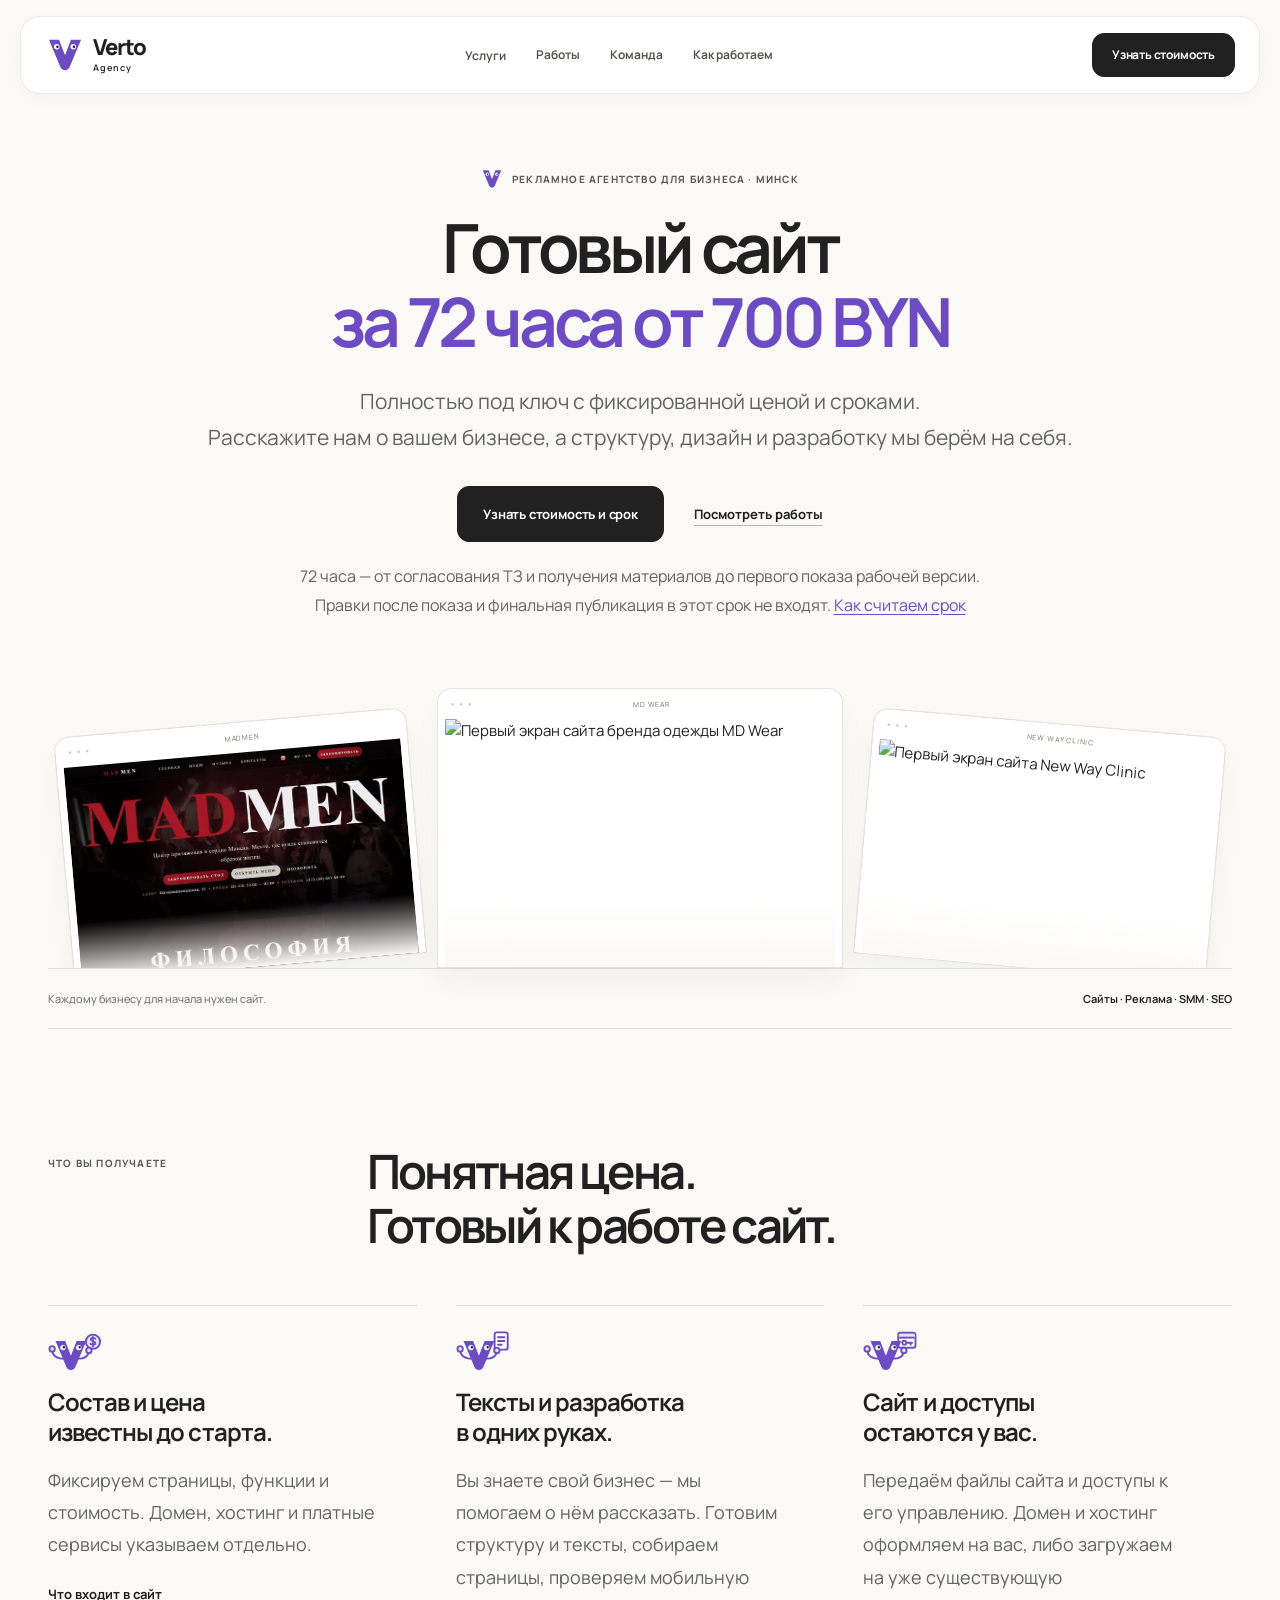
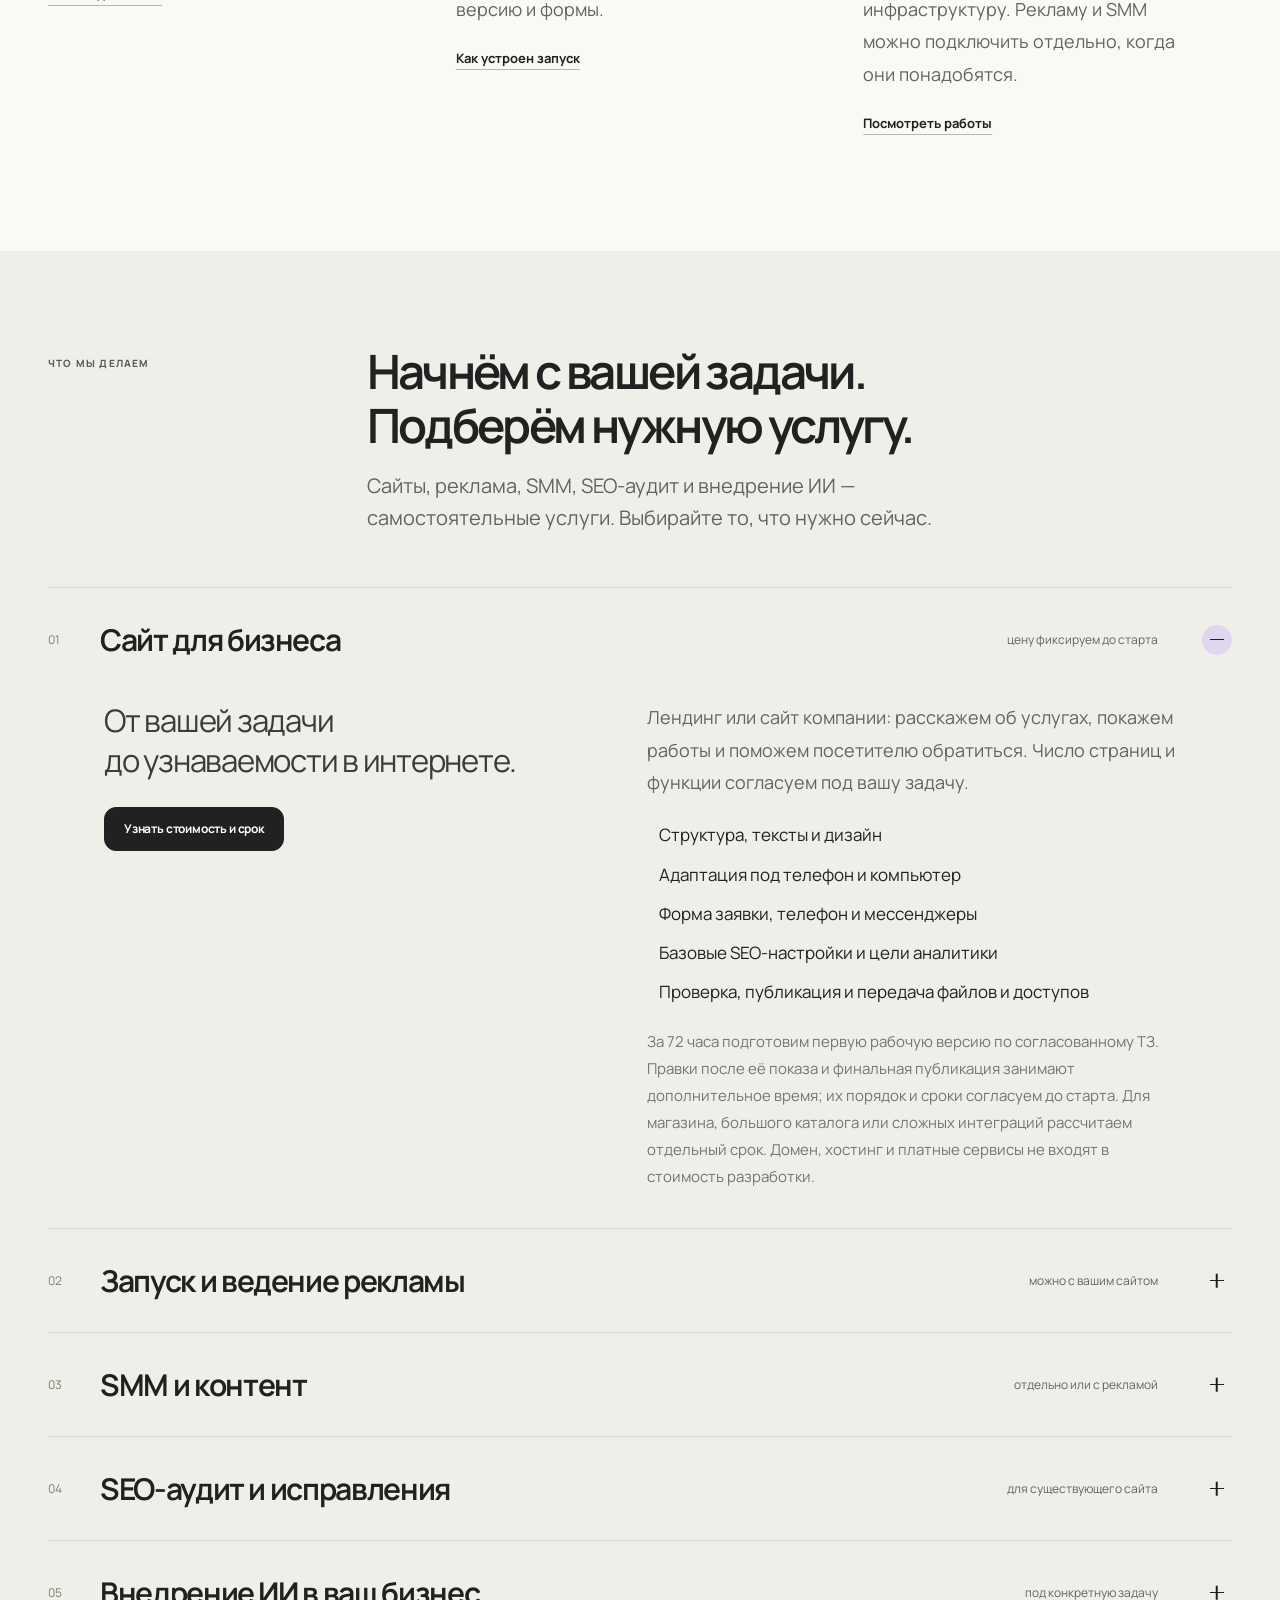
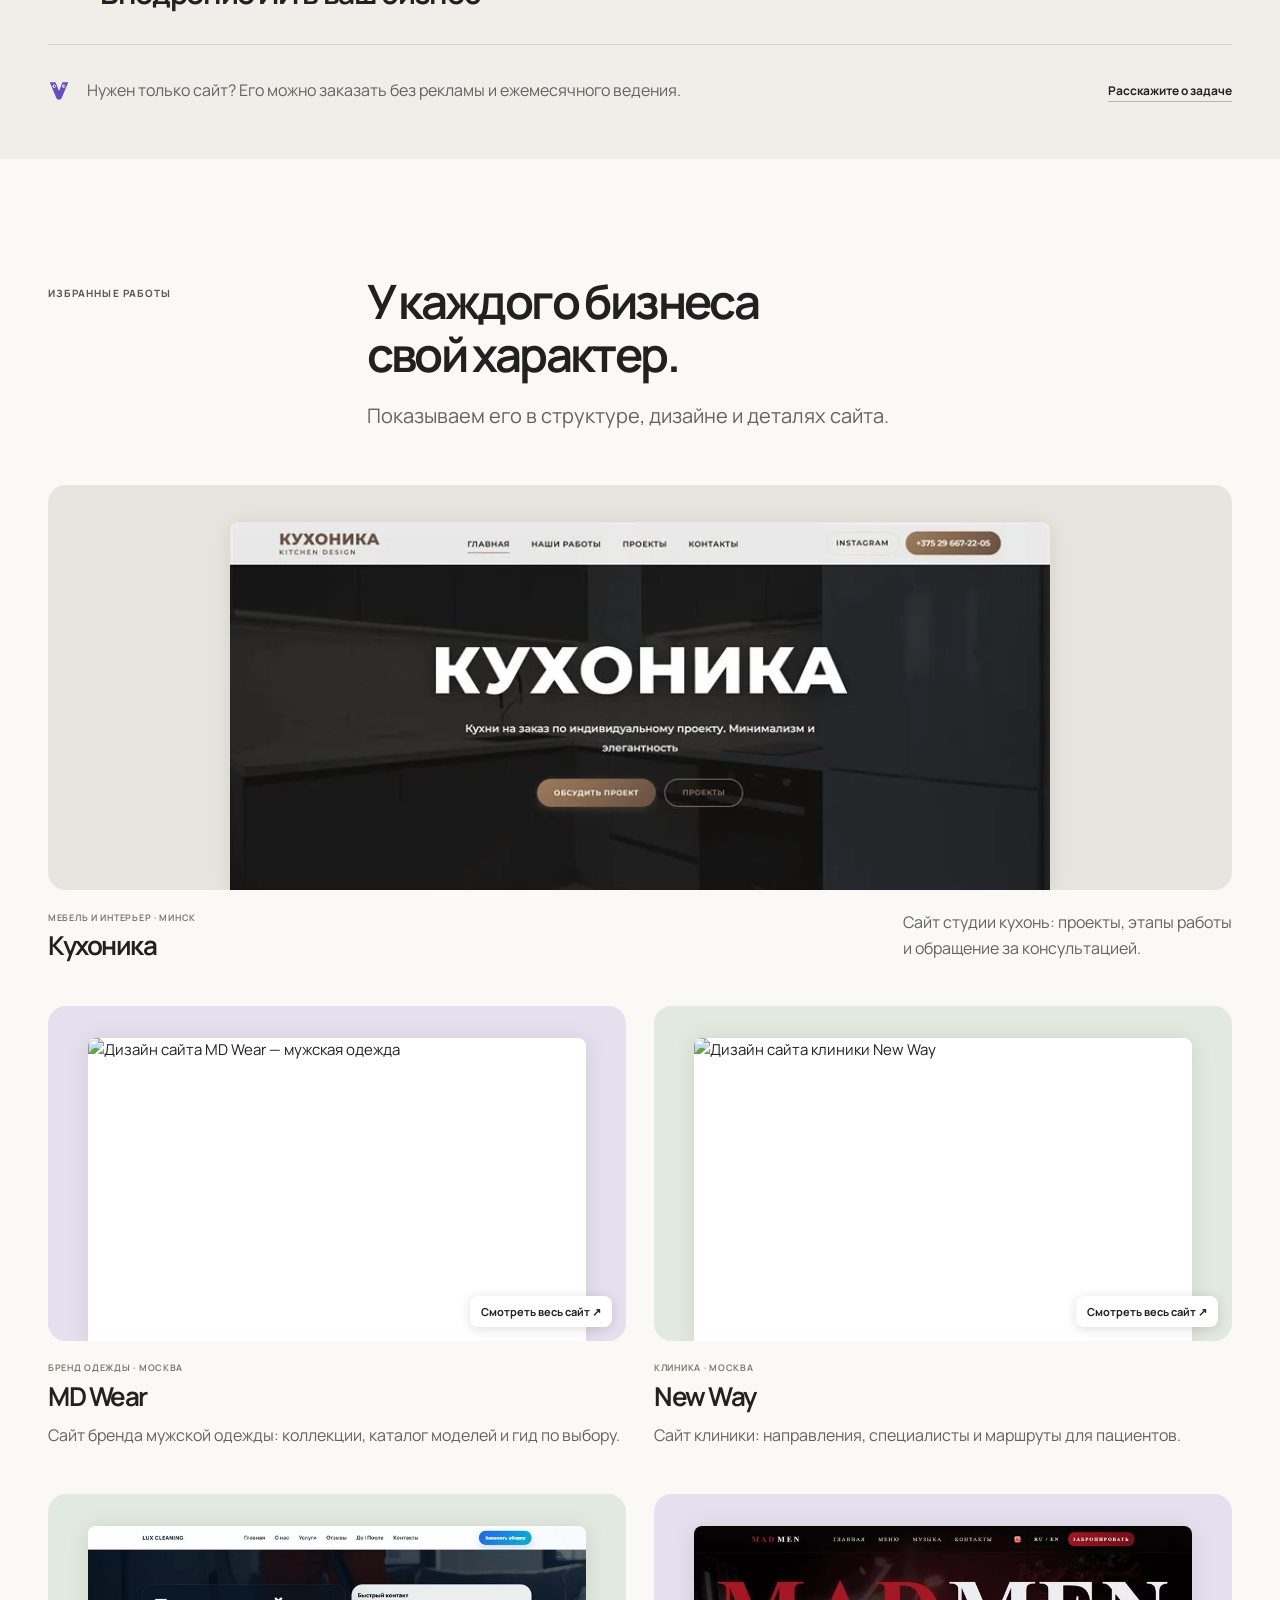
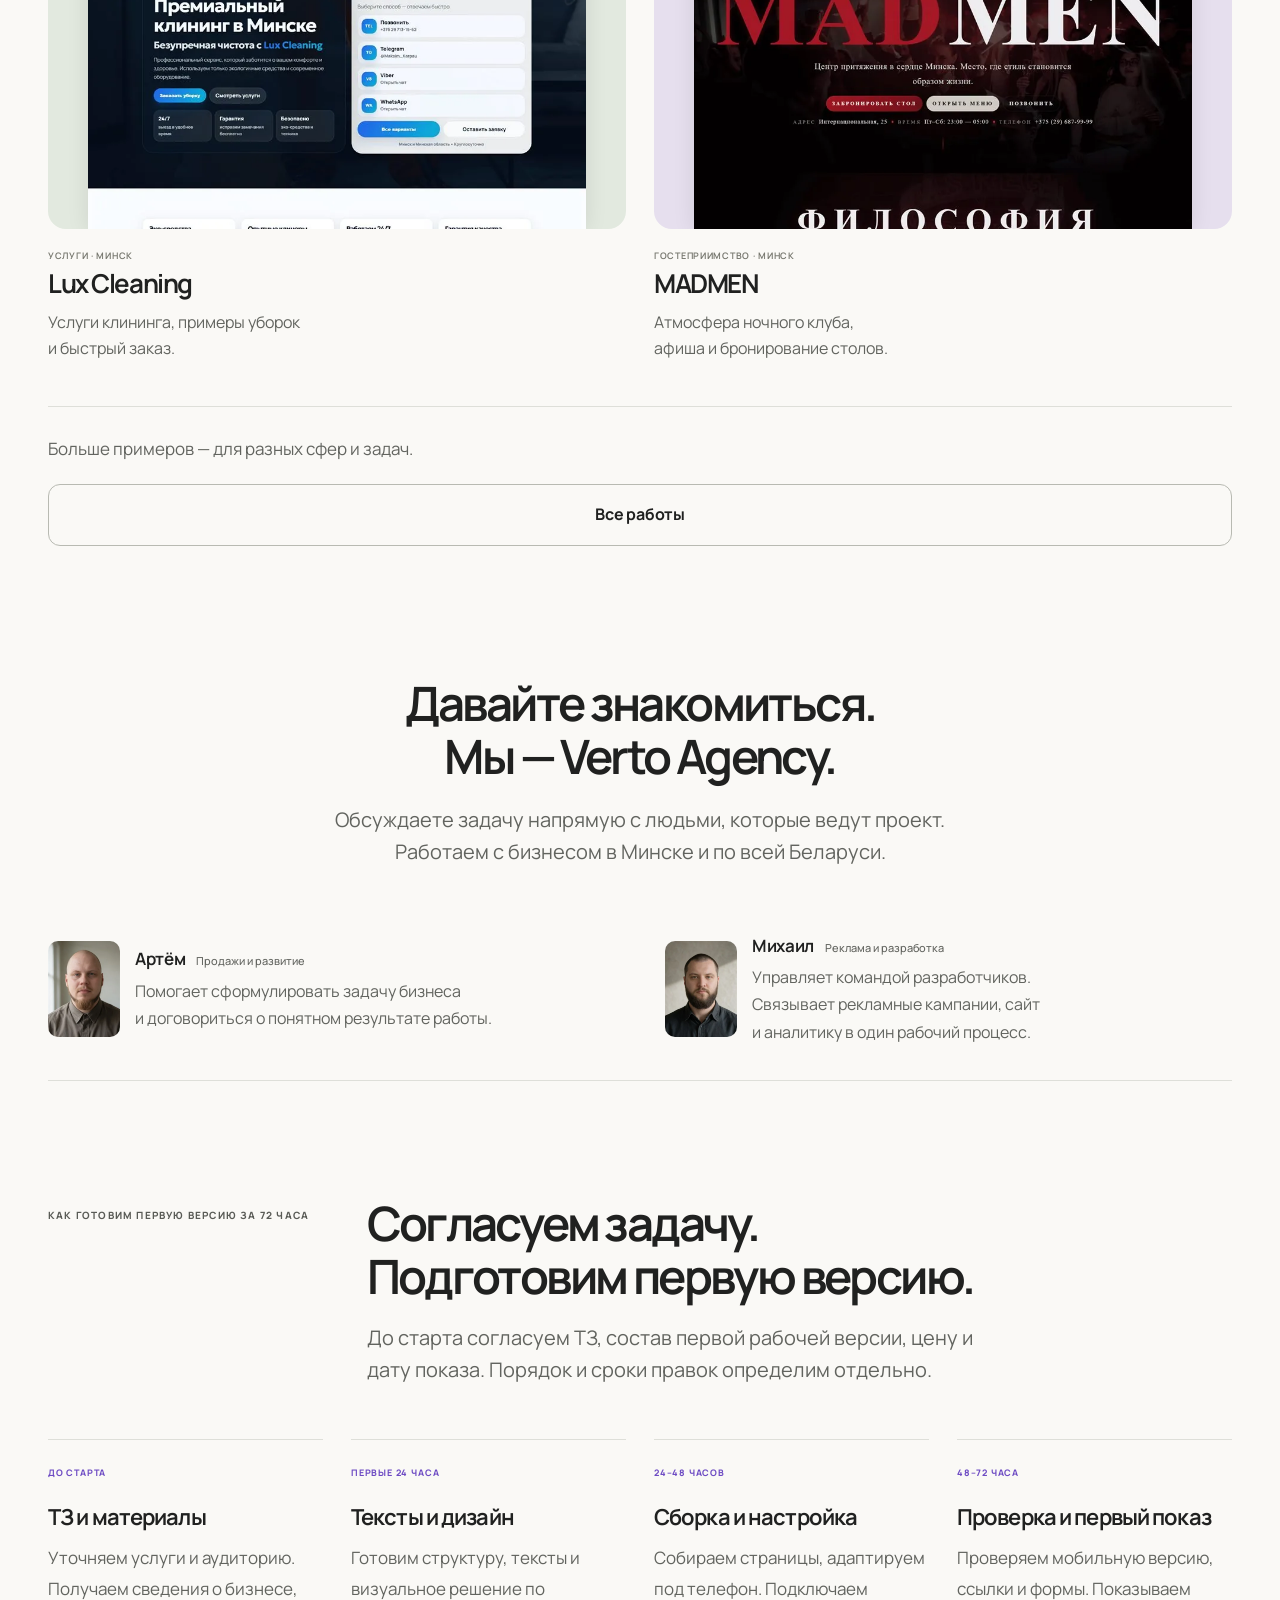
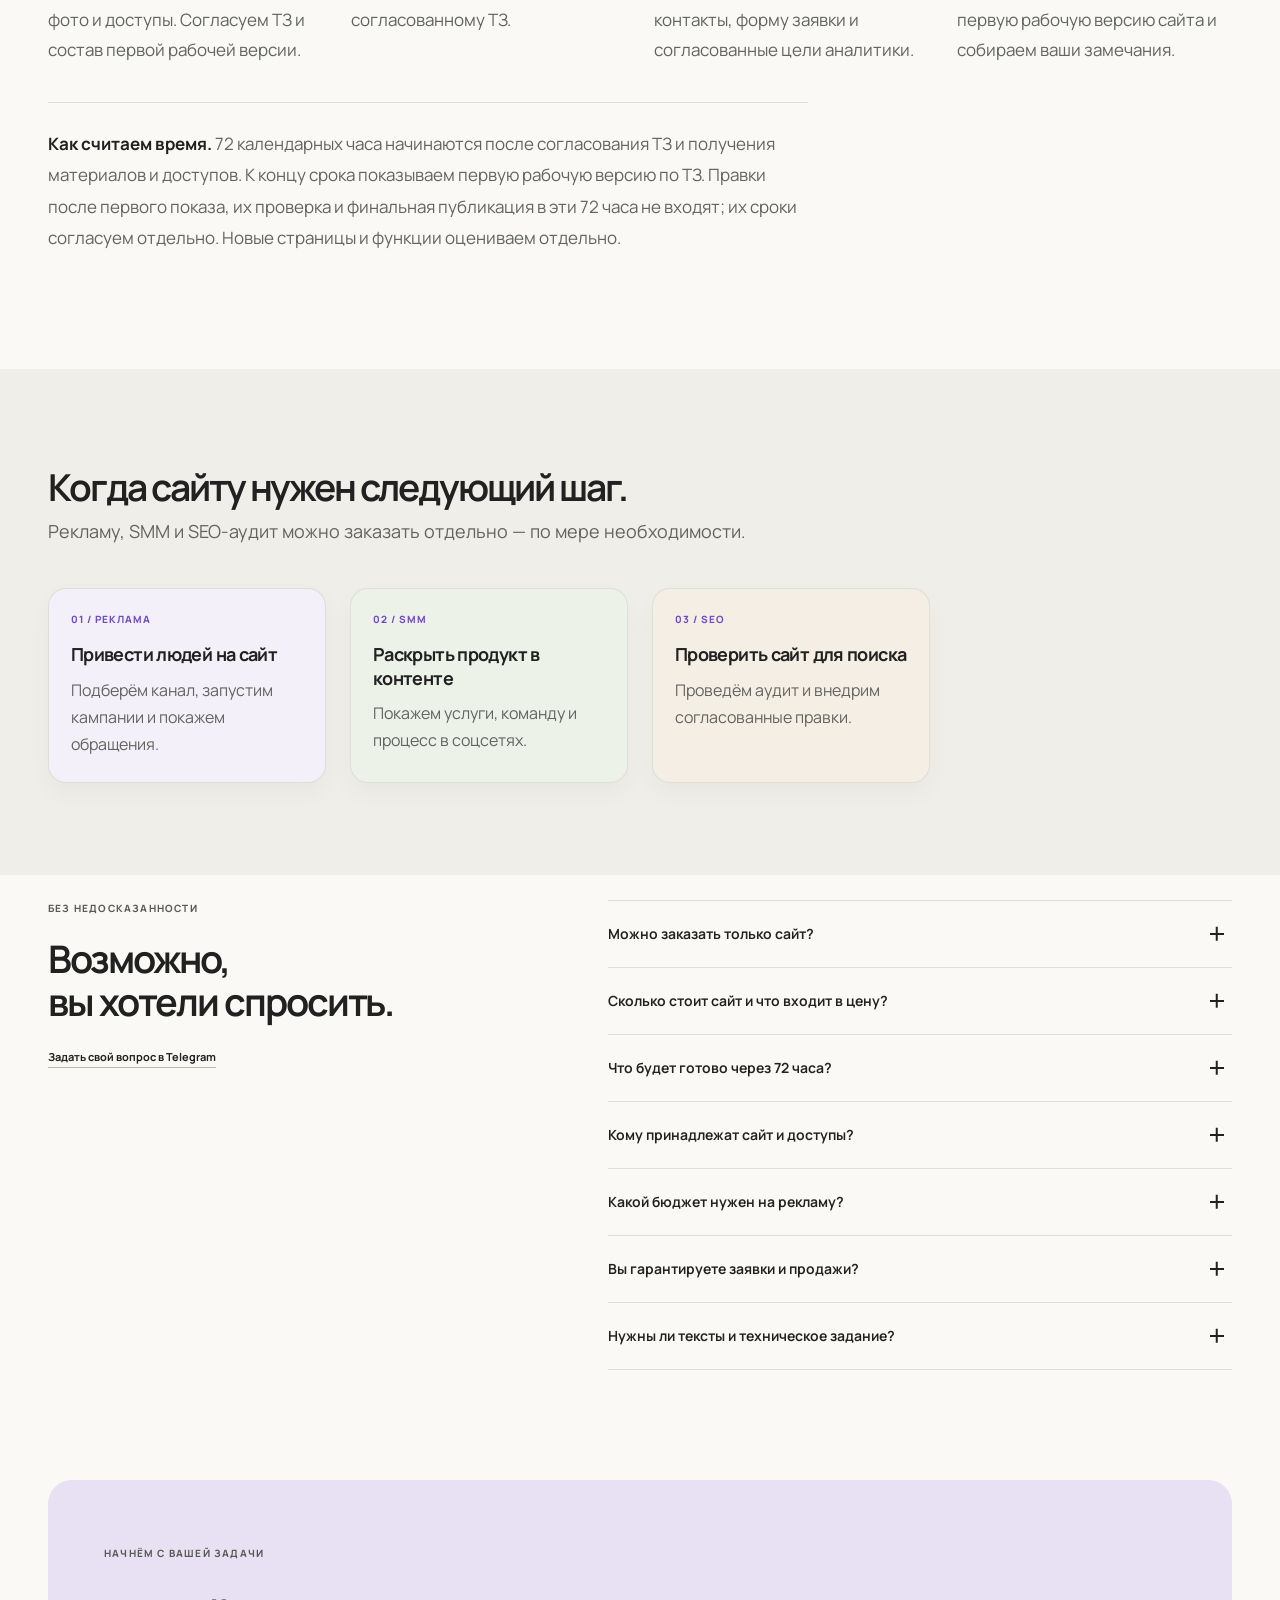
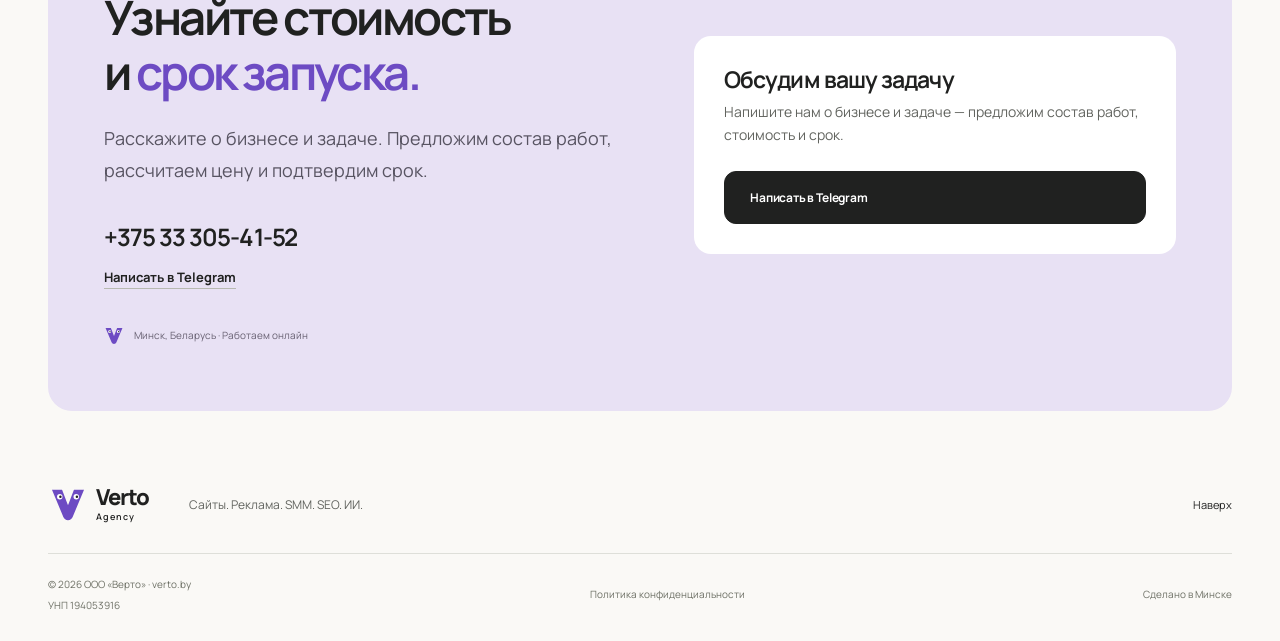
==== commit 8ab78403: "Обновить хиро, попап заявки и обработчик Telegram" ====
--- a/index.html
+++ b/index.html
@@ -14,8 +14,8 @@
   <link rel="preconnect" href="https://fonts.googleapis.com">
   <link rel="preconnect" href="https://fonts.gstatic.com" crossorigin>
   <link href="https://fonts.googleapis.com/css2?family=Manrope:wght@400;500;600;650;700;750;800&display=swap" rel="stylesheet">
-  <link rel="stylesheet" href="./site.css">
-  <script src="./site.js" defer></script>
+  <link rel="stylesheet" href="./site.css?v=20261108-2">
+  <script src="./site.js?v=20261108-2" defer></script>
   <script type="application/ld+json">
   {
     "@context": "https://schema.org",
@@ -46,8 +46,41 @@
     }
   }
   </script>
+
+  <!-- Yandex.Metrika counter -->
+  <script type="text/javascript">
+    if (/^(www\.)?verto\.by$/.test(location.hostname)) {
+      (function(m,e,t,r,i,k,a){
+        m[i]=m[i]||function(){(m[i].a=m[i].a||[]).push(arguments)};
+        m[i].l=1*new Date();
+        for (var j=0;j<document.scripts.length;j++){if(document.scripts[j].src===r){return;}}
+        k=e.createElement(t),a=e.getElementsByTagName(t)[0],k.async=1,k.src=r,a.parentNode.insertBefore(k,a)
+      })(window,document,'script','https://mc.yandex.ru/metrika/tag.js?id=114134032','ym');
+      ym(114134032,'init',{ssr:true,webvisor:true,clickmap:true,ecommerce:"dataLayer",referrer:document.referrer,url:location.href,accurateTrackBounce:true,trackLinks:true});
+    }
+  </script>
+  <!-- /Yandex.Metrika counter -->
+  <!-- Meta Pixel Code -->
+  <script>
+    if (/^(www\.)?verto\.by$/.test(location.hostname)) {
+      !function(f,b,e,v,n,t,s)
+      {if(f.fbq)return;n=f.fbq=function(){n.callMethod?
+      n.callMethod.apply(n,arguments):n.queue.push(arguments)};
+      if(!f._fbq)f._fbq=n;n.push=n;n.loaded=!0;n.version='2.0';
+      n.queue=[];t=b.createElement(e);t.async=!0;
+      t.src=v;s=b.getElementsByTagName(e)[0];
+      s.parentNode.insertBefore(t,s)}(window,document,'script',
+      'https://connect.facebook.net/en_US/fbevents.js');
+      fbq('init','1881270919425529');
+      fbq('track','PageView');
+    }
+  </script>
+  <!-- End Meta Pixel Code -->
 </head>
 <body>
+  <noscript><div><img src="https://mc.yandex.ru/watch/114134032" style="position:absolute;left:-9999px;" alt=""></div></noscript>
+  <noscript><img height="1" width="1" style="display:none" src="https://www.facebook.com/tr?id=1881270919425529&amp;ev=PageView&amp;noscript=1" alt=""></noscript>
+
   <a class="skip-link" href="#main">Перейти к содержимому</a>
   <header class="header">
     <a class="brand" href="./" aria-label="Verto Agency — главная"><span class="brand-icon" aria-hidden="true"><img src="./assets/vi.svg" alt=""></span><span class="brand-name">Verto<span>Agency</span></span></a>
@@ -64,9 +97,9 @@
       <div class="hero-actions"><a class="button" href="#contact" data-interest="Хочу узнать стоимость и срок создания сайта">Узнать стоимость и срок </a><a class="text-link" href="#work">Посмотреть работы </a></div>
       <p class="hero-terms">72 часа — от согласования ТЗ и получения материалов до первого показа рабочей версии.<br>Правки после показа и финальная публикация в этот срок не входят. <a href="#process">Как считаем срок </a></p>
       <div class="hero-showcase" aria-label="Примеры наших сайтов">
-        <a class="showcase-item showcase-left" href="#work" aria-label="Посмотреть работу MADMEN"><div class="browser-bar"><span>● ● ●</span><span>MADMEN</span><span></span></div><img src="./portfolio/previews/1.webp" width="840" height="2801" alt="Первый экран сайта ночного клуба MADMEN" fetchpriority="high"></a>
-        <a class="showcase-item showcase-center" href="#work" aria-label="Посмотреть работу MD Wear"><div class="browser-bar"><span>● ● ●</span><span>MD WEAR</span><span></span></div><img src="./portfolio/previews/md-wear.webp" width="1265" height="712" alt="Первый экран сайта бренда одежды MD Wear" fetchpriority="high"></a>
-        <a class="showcase-item showcase-right" href="#work" aria-label="Посмотреть сайт New Way Clinic"><div class="browser-bar"><span>● ● ●</span><span>NEW WAY CLINIC</span><span></span></div><img src="./portfolio/previews/new-way.webp" width="1265" height="712" alt="Первый экран сайта New Way Clinic" fetchpriority="high"></a>
+        <button class="showcase-item showcase-left" type="button" data-project="1" aria-label="Посмотреть работу MADMEN"><div class="browser-bar"><span>● ● ●</span><span>MADMEN</span><span></span></div><img src="./portfolio/previews/1.webp" width="840" height="2801" alt="Первый экран сайта ночного клуба MADMEN" fetchpriority="high"></button>
+        <button class="showcase-item showcase-center" type="button" data-project="19" aria-label="Посмотреть работу MD Wear"><div class="browser-bar"><span>● ● ●</span><span>MD WEAR</span><span></span></div><img src="./portfolio/previews/md-wear-full.webp" width="840" height="3460" alt="Первый экран сайта бренда одежды MD Wear" fetchpriority="high"></button>
+        <button class="showcase-item showcase-right" type="button" data-project="20" aria-label="Посмотреть сайт New Way Clinic"><div class="browser-bar"><span>● ● ●</span><span>NEW WAY CLINIC</span><span></span></div><img src="./portfolio/previews/new-way-full.webp" width="840" height="5541" alt="Первый экран сайта New Way Clinic" fetchpriority="high"></button>
       </div>
       <div class="hero-bottom"><span>Каждому бизнесу для начала нужен сайт.</span><a href="#services">Сайты · Реклама · SMM · SEO </a></div>
     </section>
@@ -96,8 +129,8 @@
       <div class="section-heading"><p class="eyebrow">ИЗБРАННЫЕ РАБОТЫ</p><div><h2 id="work-title">У каждого бизнеса<br>свой характер.</h2><p class="section-lead">Показываем его в структуре, дизайне и деталях сайта.</p></div></div>
       <div class="projects">
         <article class="project project-wide"><button class="project-image kitchen" type="button" data-project="4" aria-label="Открыть сайт Кухоника полностью"><span class="project-window"><img width="840" height="3403" src="./portfolio/previews/4.webp" alt="Дизайн сайта Кухоника" loading="lazy"></span></button><div class="project-description"><div><p class="project-category">МЕБЕЛЬ И ИНТЕРЬЕР · МИНСК</p><h3>Кухоника</h3></div><p>Сайт студии кухонь: проекты, этапы работы<br class="desktop-break"> и обращение за консультацией.</p></div></article>
-                <article class="project"><button class="project-image club" type="button" data-project="19" aria-label="Открыть сайт MD Wear полностью"><span class="project-window"><img src="./portfolio/previews/md-wear.webp" width="1265" height="712" alt="Дизайн сайта MD Wear — мужская одежда" loading="lazy"></span></button><div class="project-description"><div><p class="project-category">БРЕНД ОДЕЖДЫ · МОСКВА</p><h3>MD Wear</h3></div><p>Сайт бренда мужской одежды: коллекции, каталог моделей и гид по выбору.</p></div></article>
-<article class="project"><button class="project-image cleaning" type="button" data-project="20" aria-label="Открыть сайт New Way полностью"><span class="project-window"><img src="./portfolio/previews/new-way.webp" width="1265" height="712" alt="Дизайн сайта клиники New Way" loading="lazy"></span></button><div class="project-description"><div><p class="project-category">КЛИНИКА · МОСКВА</p><h3>New Way</h3></div><p>Сайт клиники: направления, специалисты и маршруты для пациентов.</p></div></article>
+                <article class="project"><button class="project-image club" type="button" data-project="19" aria-label="Открыть сайт MD Wear полностью"><span class="project-window"><img src="./portfolio/previews/md-wear-full.webp" width="840" height="3460" alt="Дизайн сайта MD Wear — мужская одежда" loading="lazy"></span><span class="project-preview-hint">Смотреть весь сайт ↗</span></button><div class="project-description"><div><p class="project-category">БРЕНД ОДЕЖДЫ · МОСКВА</p><h3>MD Wear</h3></div><p>Сайт бренда мужской одежды: коллекции, каталог моделей и гид по выбору.</p></div></article>
+<article class="project"><button class="project-image cleaning" type="button" data-project="20" aria-label="Открыть сайт New Way полностью"><span class="project-window"><img src="./portfolio/previews/new-way-full.webp" width="840" height="5541" alt="Дизайн сайта клиники New Way" loading="lazy"></span><span class="project-preview-hint">Смотреть весь сайт ↗</span></button><div class="project-description"><div><p class="project-category">КЛИНИКА · МОСКВА</p><h3>New Way</h3></div><p>Сайт клиники: направления, специалисты и маршруты для пациентов.</p></div></article>
         <article class="project"><button class="project-image cleaning" type="button" data-project="2" aria-label="Открыть сайт Lux Cleaning полностью"><span class="project-window"><img width="840" height="3147" src="./portfolio/previews/2.webp" alt="Дизайн сайта Lux Cleaning" loading="lazy"></span></button><div class="project-description"><div><p class="project-category">УСЛУГИ · МИНСК</p><h3>Lux Cleaning</h3></div><p>Услуги клининга, примеры уборок<br class="desktop-break"> и быстрый заказ.</p></div></article>
         <article class="project"><button class="project-image club" type="button" data-project="1" aria-label="Открыть сайт MADMEN полностью"><span class="project-window"><img width="840" height="2801" src="./portfolio/previews/1.webp" alt="Дизайн сайта MADMEN" loading="lazy"></span></button><div class="project-description"><div><p class="project-category">ГОСТЕПРИИМСТВО · МИНСК</p><h3>MADMEN</h3></div><p>Атмосфера ночного клуба,<br class="desktop-break"> афиша и бронирование столов.</p></div></article>
       </div>
@@ -143,7 +176,7 @@
       <div class="contact-form" style="align-self:center"><h3>Обсудим вашу задачу</h3><p>Напишите нам о бизнесе и задаче — предложим состав работ, стоимость и срок.</p><a class="button" href="https://t.me/Verto_digital" target="_blank" rel="noopener noreferrer">Написать в Telegram</a></div>
     </section>
   </main>
-  <footer class="footer wrap"><div class="footer-top"><a class="brand" href="./" aria-label="Verto Agency — главная"><span class="brand-icon" aria-hidden="true"><img src="./assets/vi.svg" alt=""></span><span class="brand-name">Verto<span>Agency</span></span></a><p>Сайты. Реклама. SMM. SEO. ИИ.</p><a class="back-top" href="#main">Наверх </a></div><div class="footer-bottom"><span>© <span id="year">2026</span> ООО «Верто» · <a href="https://verto.by/">verto.by</a></span><a href="./privacy-policy/">Политика конфиденциальности</a><span>Сделано в Минске</span></div></footer>
+  <footer class="footer wrap"><div class="footer-top"><a class="brand" href="./" aria-label="Verto Agency — главная"><span class="brand-icon" aria-hidden="true"><img src="./assets/vi.svg" alt=""></span><span class="brand-name">Verto<span>Agency</span></span></a><p>Сайты. Реклама. SMM. SEO. ИИ.</p><a class="back-top" href="#main">Наверх </a></div><div class="footer-bottom"><span>© <span id="year">2026</span> ООО «Верто» · <a href="https://verto.by/">verto.by</a><span class="footer-unp">УНП 194053916</span></span><a href="./privacy-policy/">Политика конфиденциальности</a><span>Сделано в Минске</span></div></footer>
   <dialog id="project-dialog" aria-labelledby="project-dialog-title"><div class="dialog-bar"><h2 id="project-dialog-title">Просмотр проекта</h2><button class="dialog-close" type="button" aria-label="Закрыть просмотр">✕</button></div><div class="dialog-content"><img id="project-full-image" alt=""></div></dialog>
 </body>
 </html>
--- a/site.css
+++ b/site.css
@@ -234,3 +234,30 @@
 /* Light panel for the "Что делаем" block. */
 .service-page-details{background:var(--white);border:1px solid rgba(222,223,217,.82);border-radius:28px;padding:64px 56px 112px}
 @media(max-width:760px){.service-page-details{border-radius:22px;padding:46px 20px 78px}}
+
+/* Home: wider copy, complete screenshot sources, and a prominent portfolio link. */
+@media(min-width:761px){
+  .hero-lead{max-width:1040px}
+  .hero-terms{max-width:980px}
+  #work .work-footer{display:grid;grid-template-columns:1fr;gap:22px}
+  #work .work-footer .button{width:100%;min-height:62px;font-size:16px}
+}
+.showcase-item{text-align:left;padding:0;color:inherit;font:inherit;cursor:pointer}
+.showcase-center img,.showcase-right img{object-fit:cover;object-position:top center}
+.footer-unp{display:block;margin-top:5px;white-space:nowrap}
+.project-preview-hint{position:absolute;right:14px;bottom:14px;border-radius:8px;padding:7px 11px;background:#fff;color:var(--ink);box-shadow:0 2px 12px #0002;font-size:11px;font-weight:700}
+
+/* A scrollable dialog keeps the form accessible above mobile keyboards. */
+.contact-dialog{overflow-y:auto;max-height:calc(100dvh - 32px)}
+.contact-dialog-bar{position:sticky;top:0;z-index:2}
+.contact-dialog [hidden]{display:none!important}
+.contact-dialog-form{padding:24px 30px 28px;background:var(--paper);border-radius:0}
+.contact-dialog-form>label{font-size:14px}
+.contact-dialog-form>input{font-size:16px;min-height:48px}
+.contact-dialog-form>.consent{margin:4px 0 22px;font-size:13px}
+.contact-dialog-form>.button{font-size:15px;justify-content:center}
+.contact-dialog-back{border:0;background:none;padding:0;margin-bottom:22px;color:var(--purple);font-size:13px;text-decoration:underline;text-underline-offset:4px}
+@media(max-width:760px){
+  .contact-dialog{max-height:calc(100dvh - 20px)}
+  .contact-dialog-form{padding:22px 20px 24px}
+}
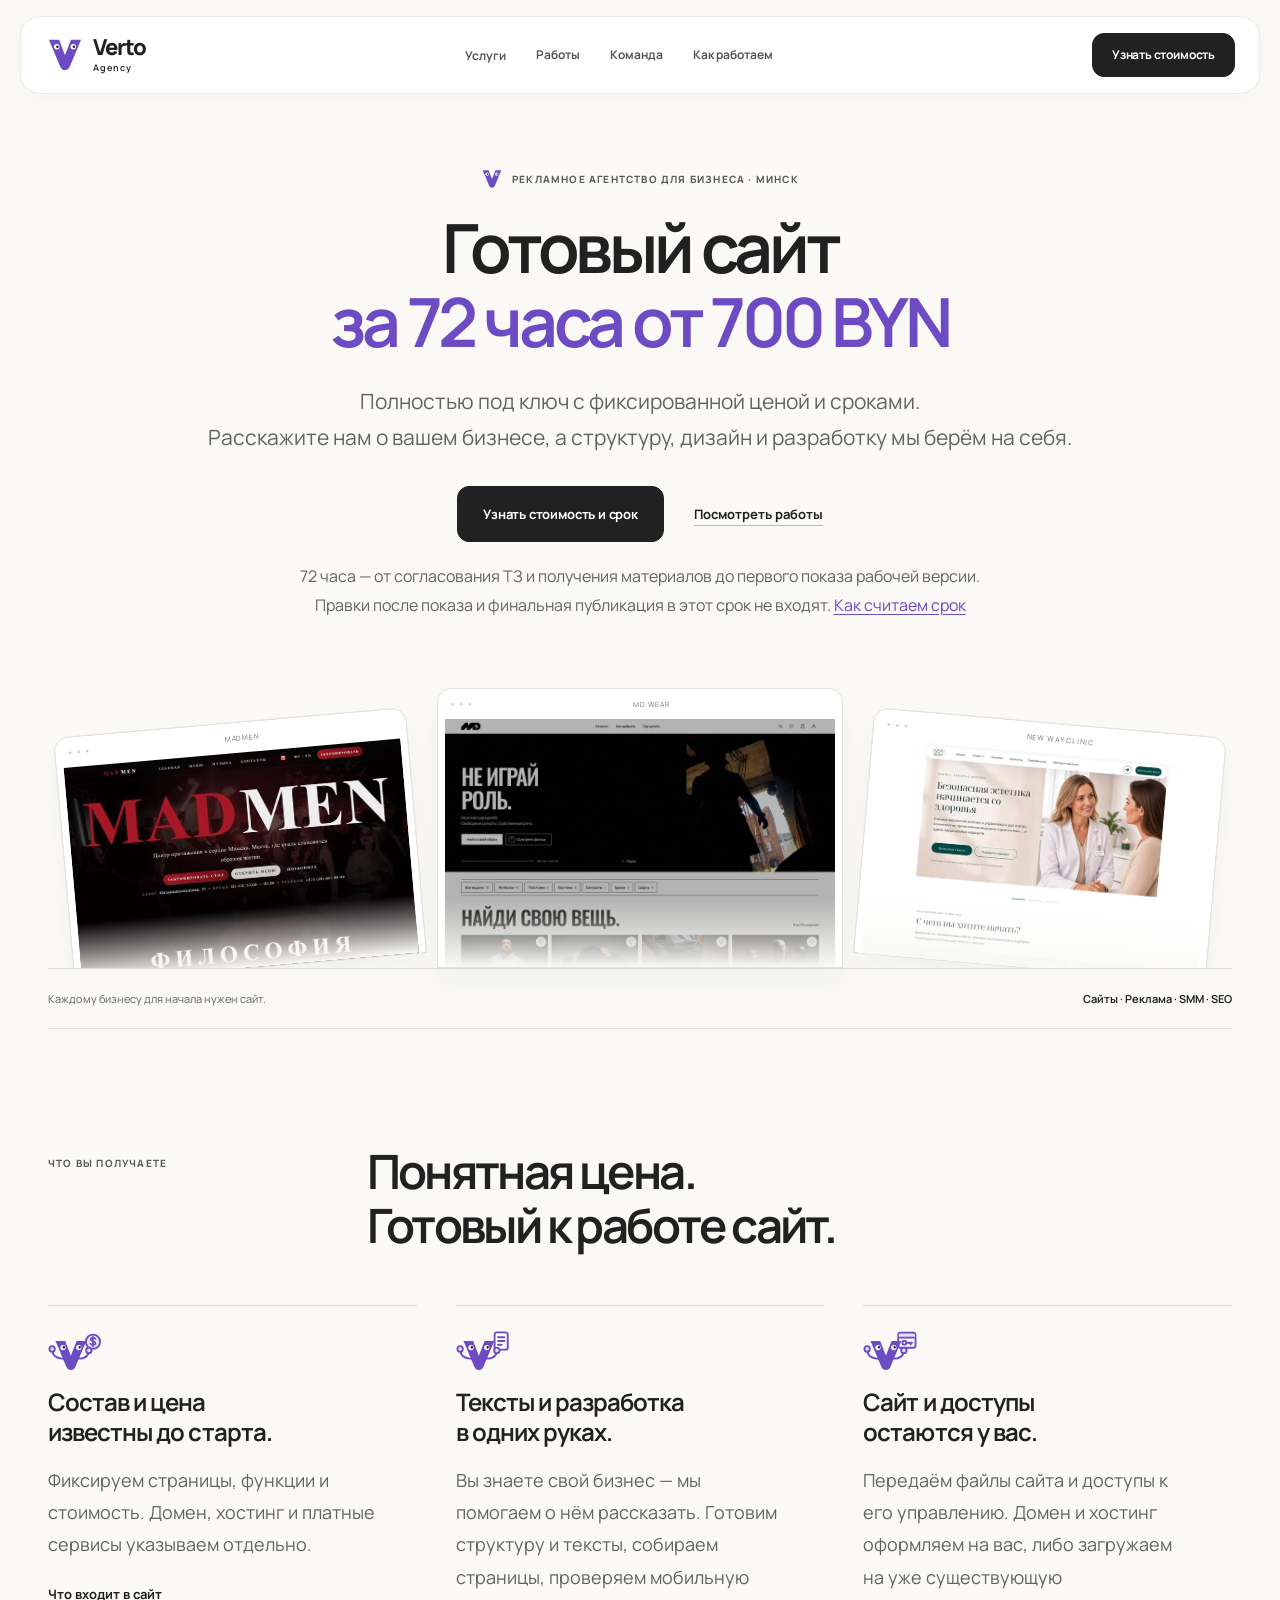
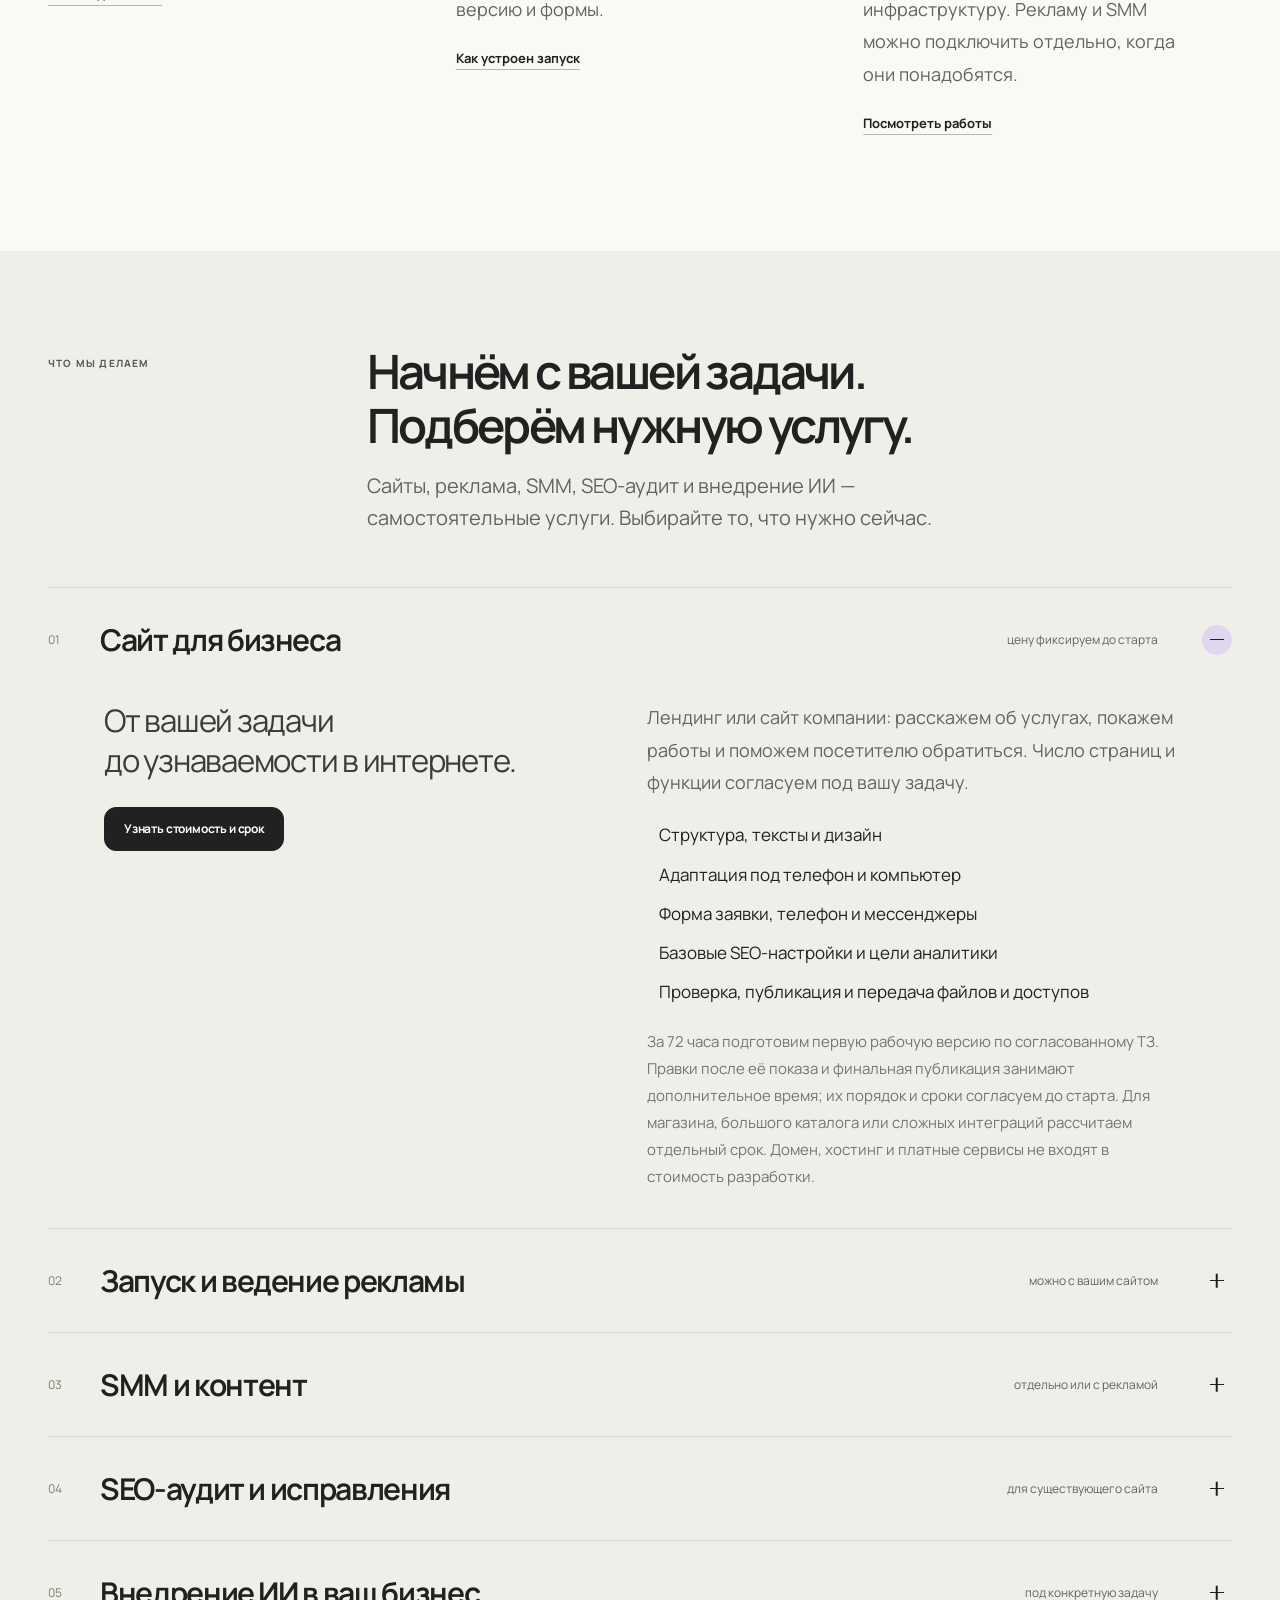
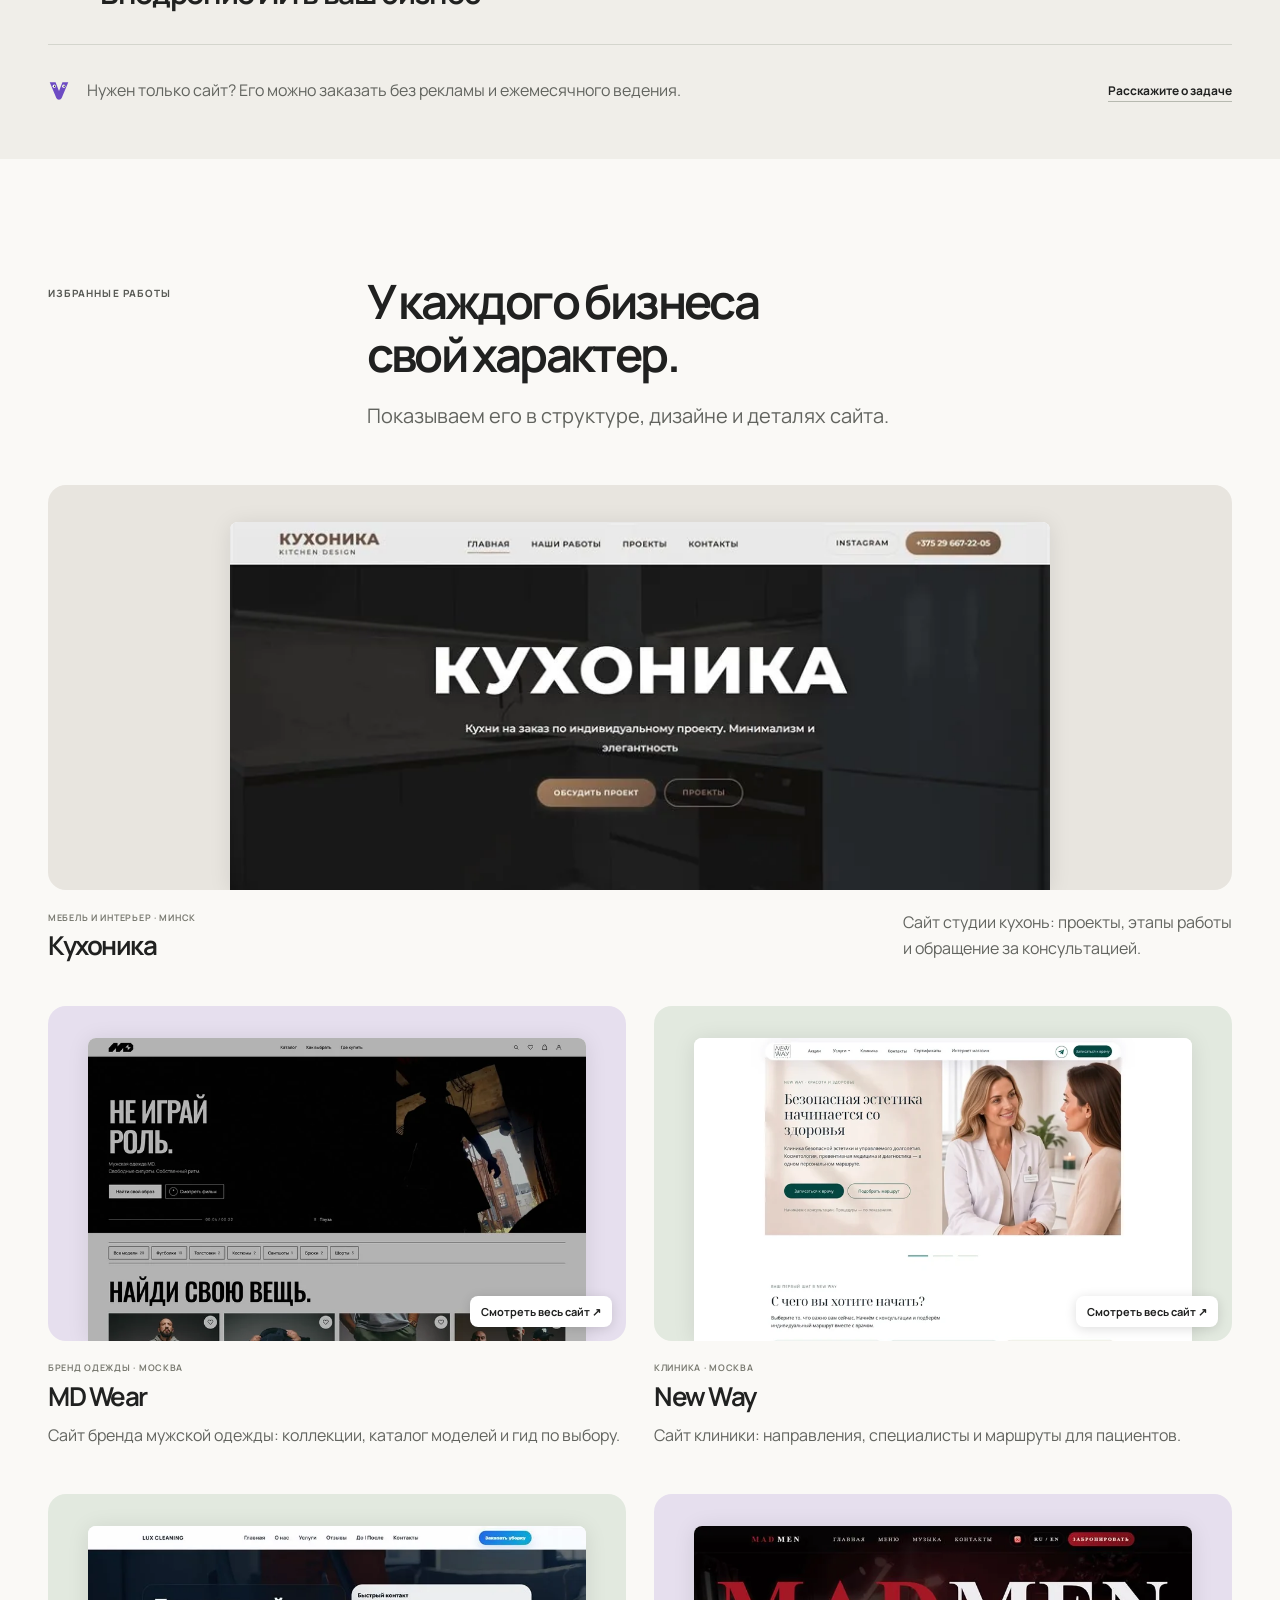
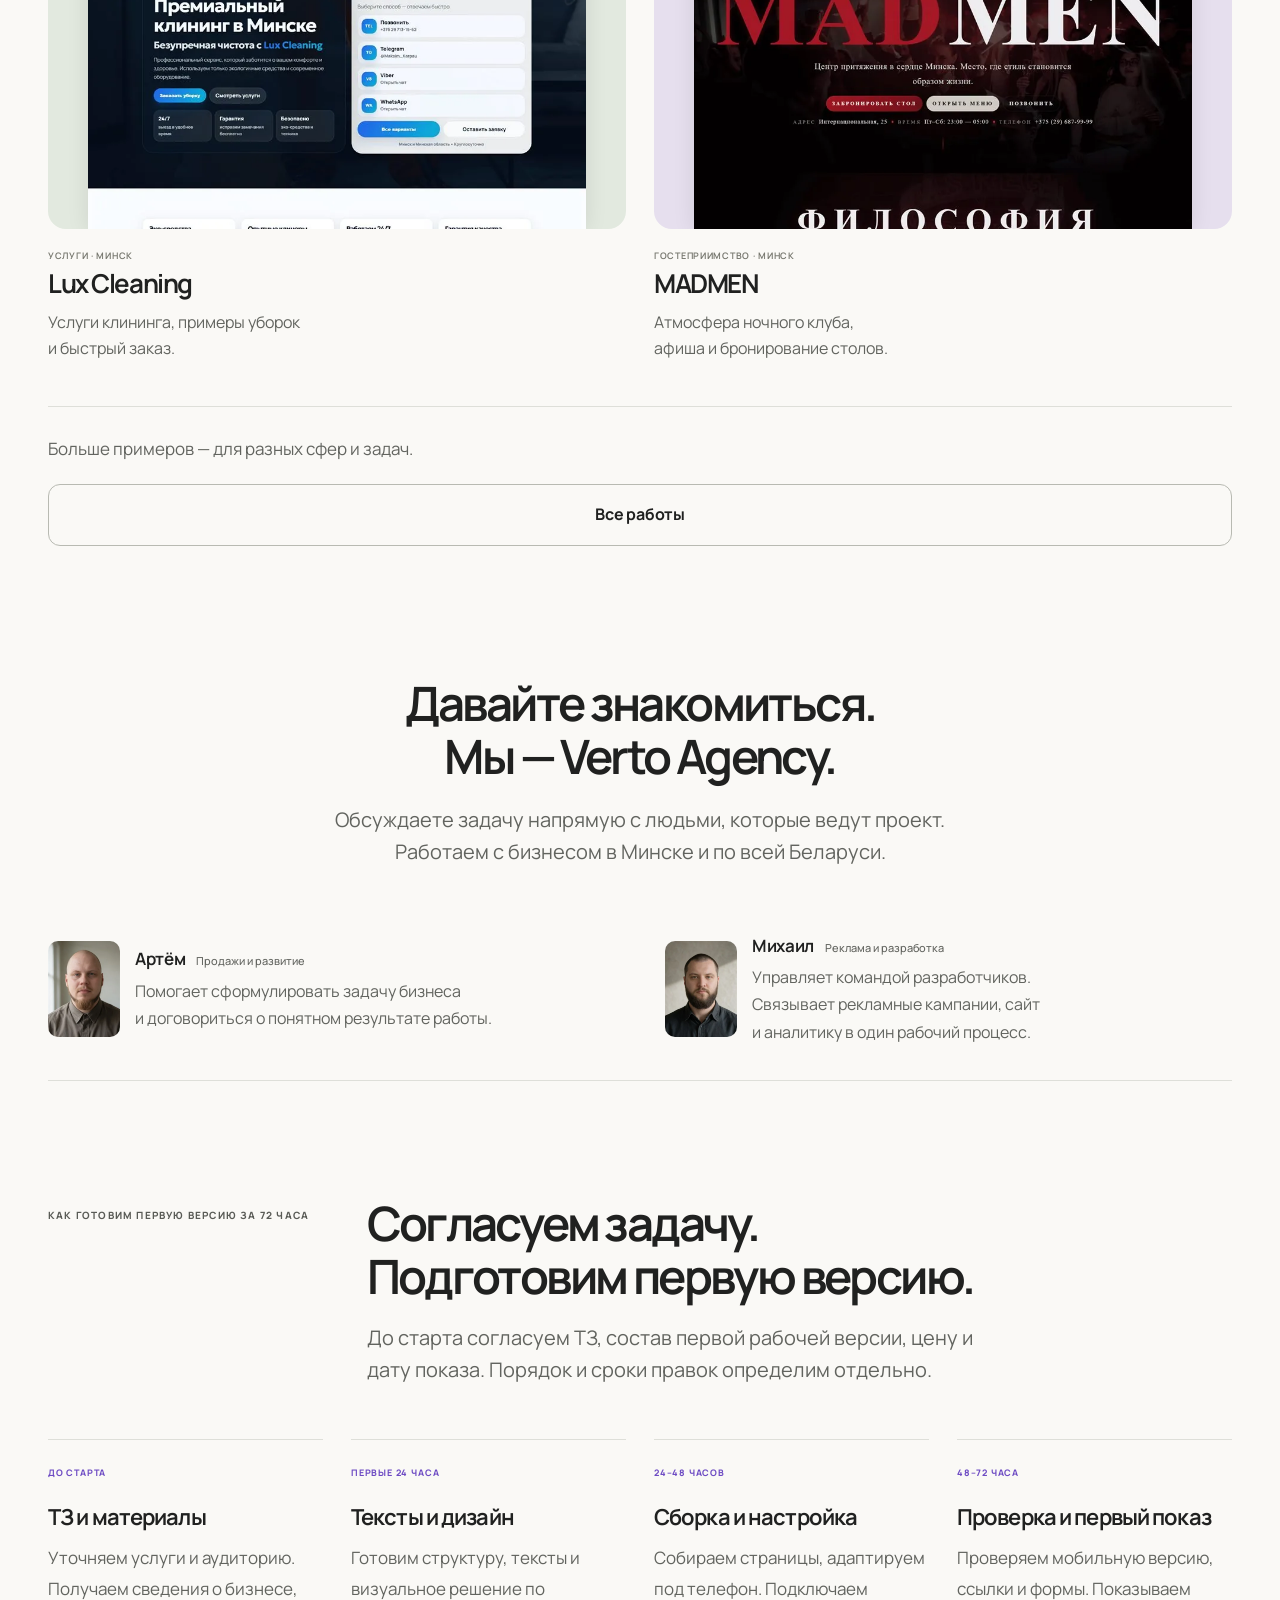
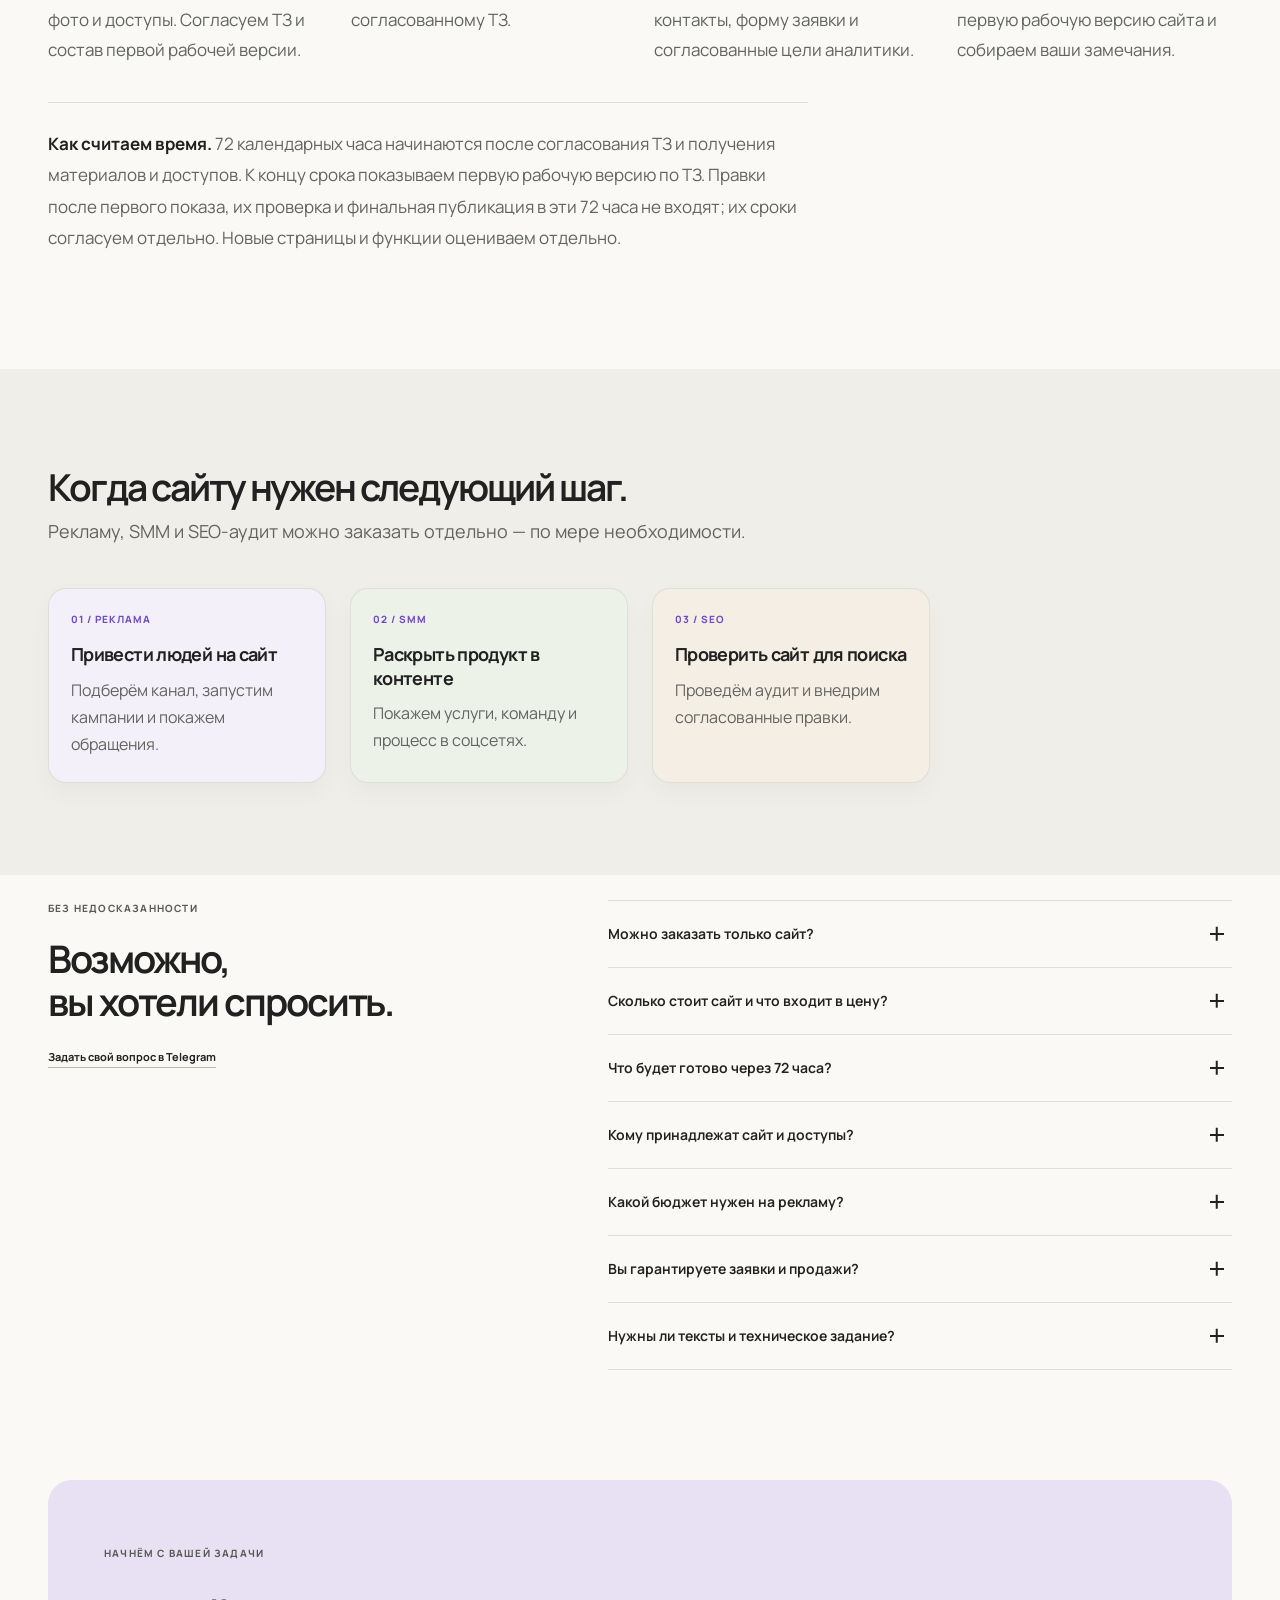
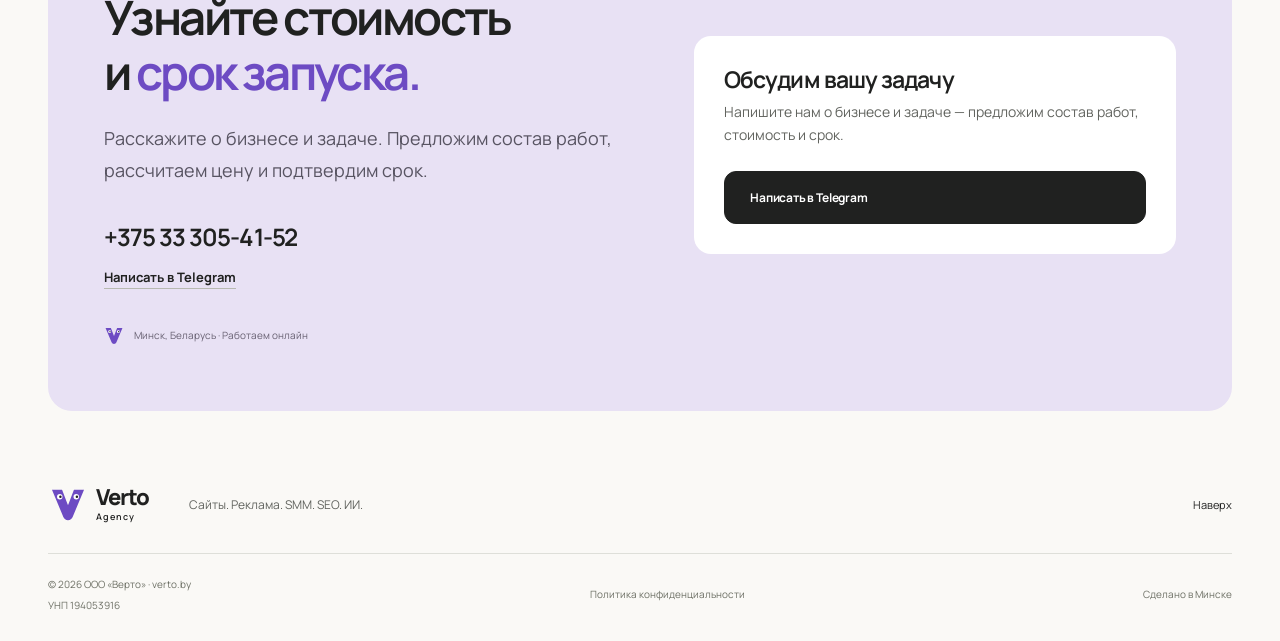
==== commit 3331266c: "Добавить проверку имени и маску белорусского телефона" ====
--- a/index.html
+++ b/index.html
@@ -14,8 +14,8 @@
   <link rel="preconnect" href="https://fonts.googleapis.com">
   <link rel="preconnect" href="https://fonts.gstatic.com" crossorigin>
   <link href="https://fonts.googleapis.com/css2?family=Manrope:wght@400;500;600;650;700;750;800&display=swap" rel="stylesheet">
-  <link rel="stylesheet" href="./site.css?v=20261108-2">
-  <script src="./site.js?v=20261108-2" defer></script>
+  <link rel="stylesheet" href="./site.css?v=20261109-1">
+  <script src="./site.js?v=20261109-1" defer></script>
   <script type="application/ld+json">
   {
     "@context": "https://schema.org",
--- a/site.css
+++ b/site.css
@@ -261,3 +261,5 @@
   .contact-dialog{max-height:calc(100dvh - 20px)}
   .contact-dialog-form{padding:22px 20px 24px}
 }
+
+.contact-form>.contact-field-hint{margin:-9px 0 18px;font-size:12px;line-height:1.5;color:var(--muted)}
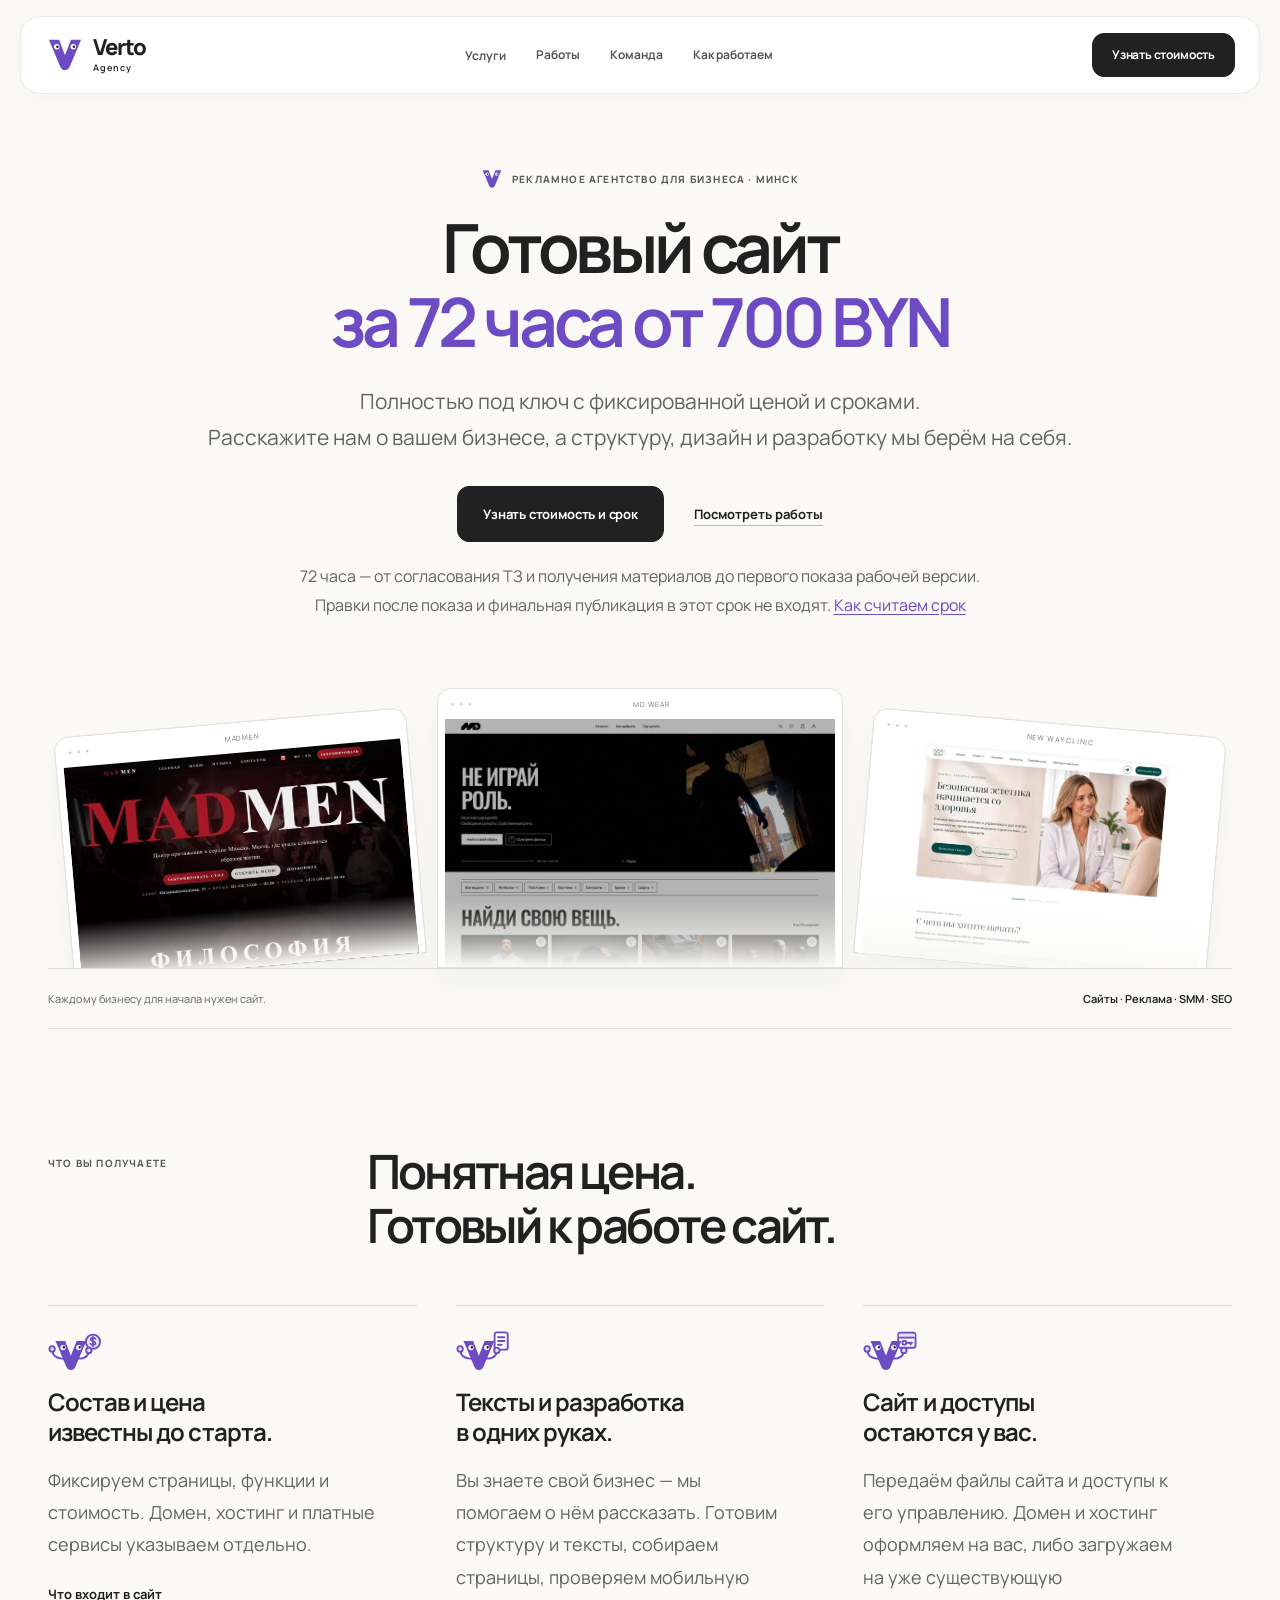
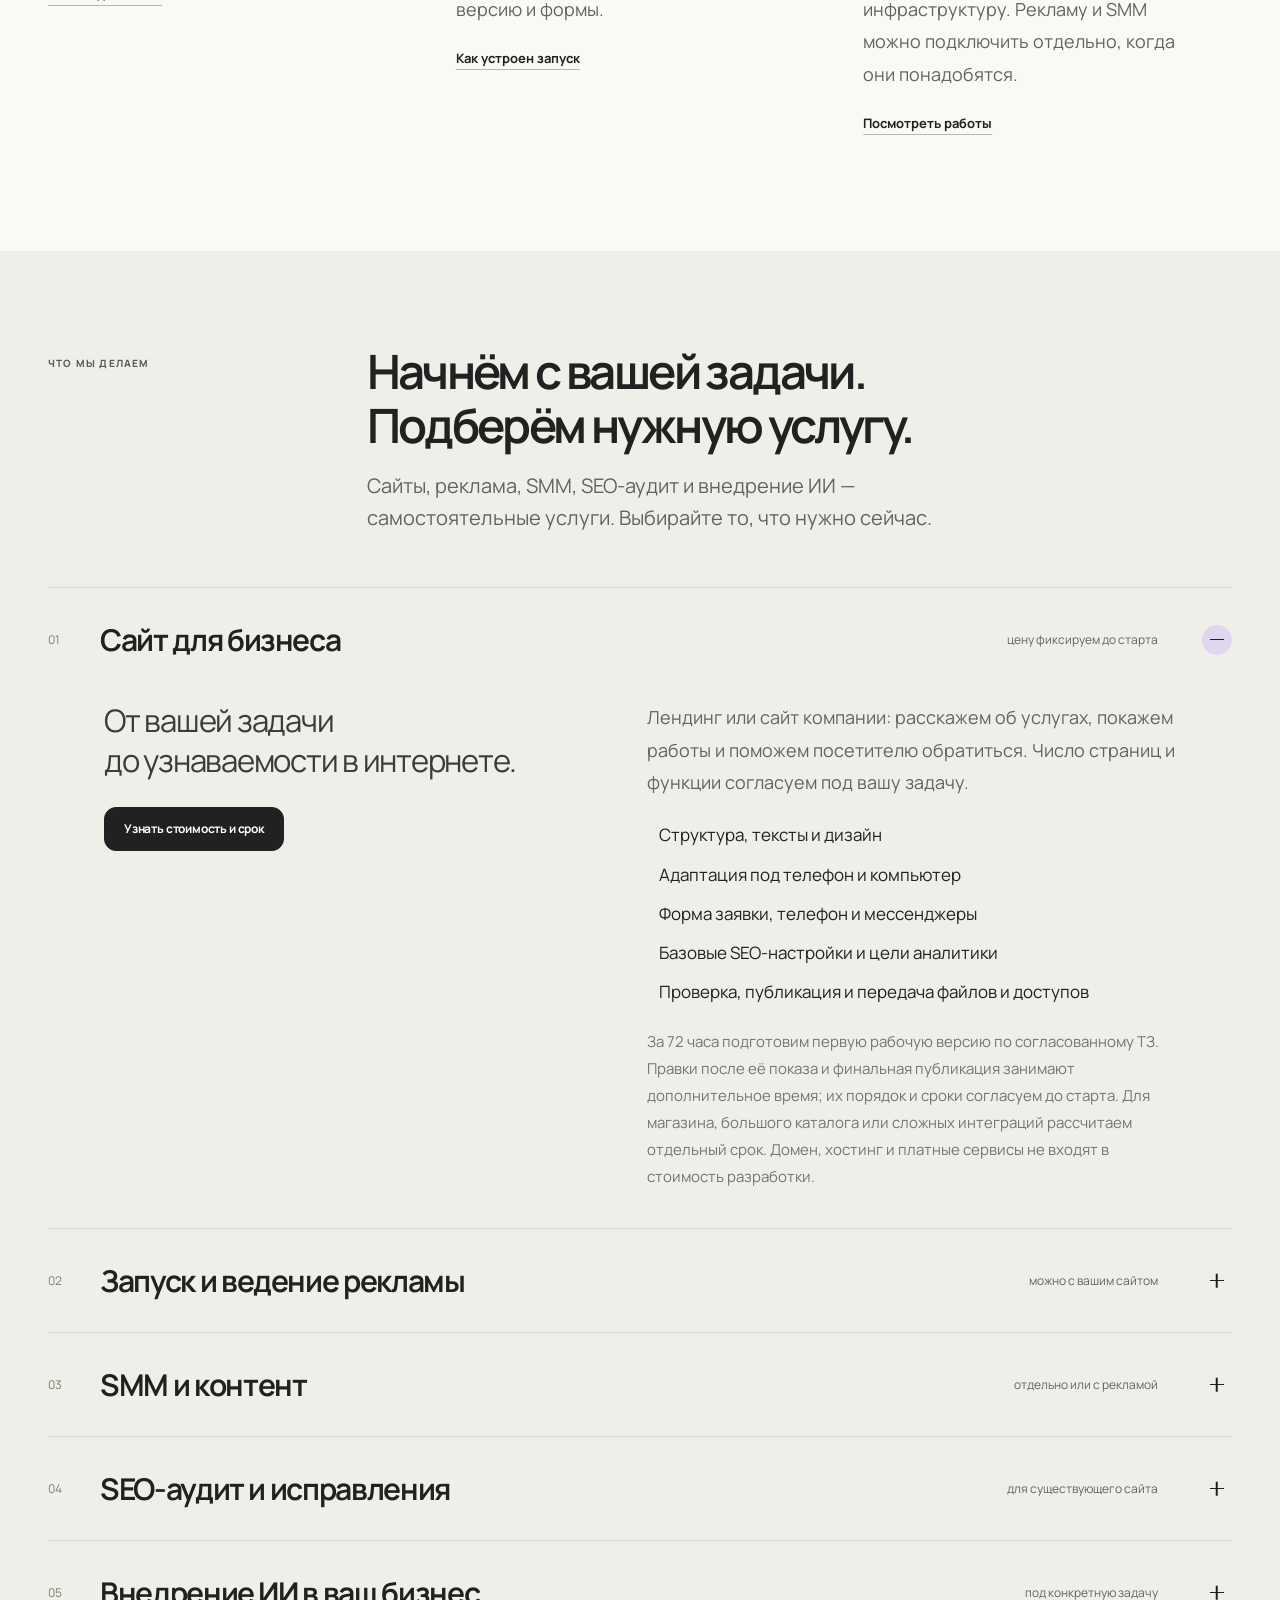
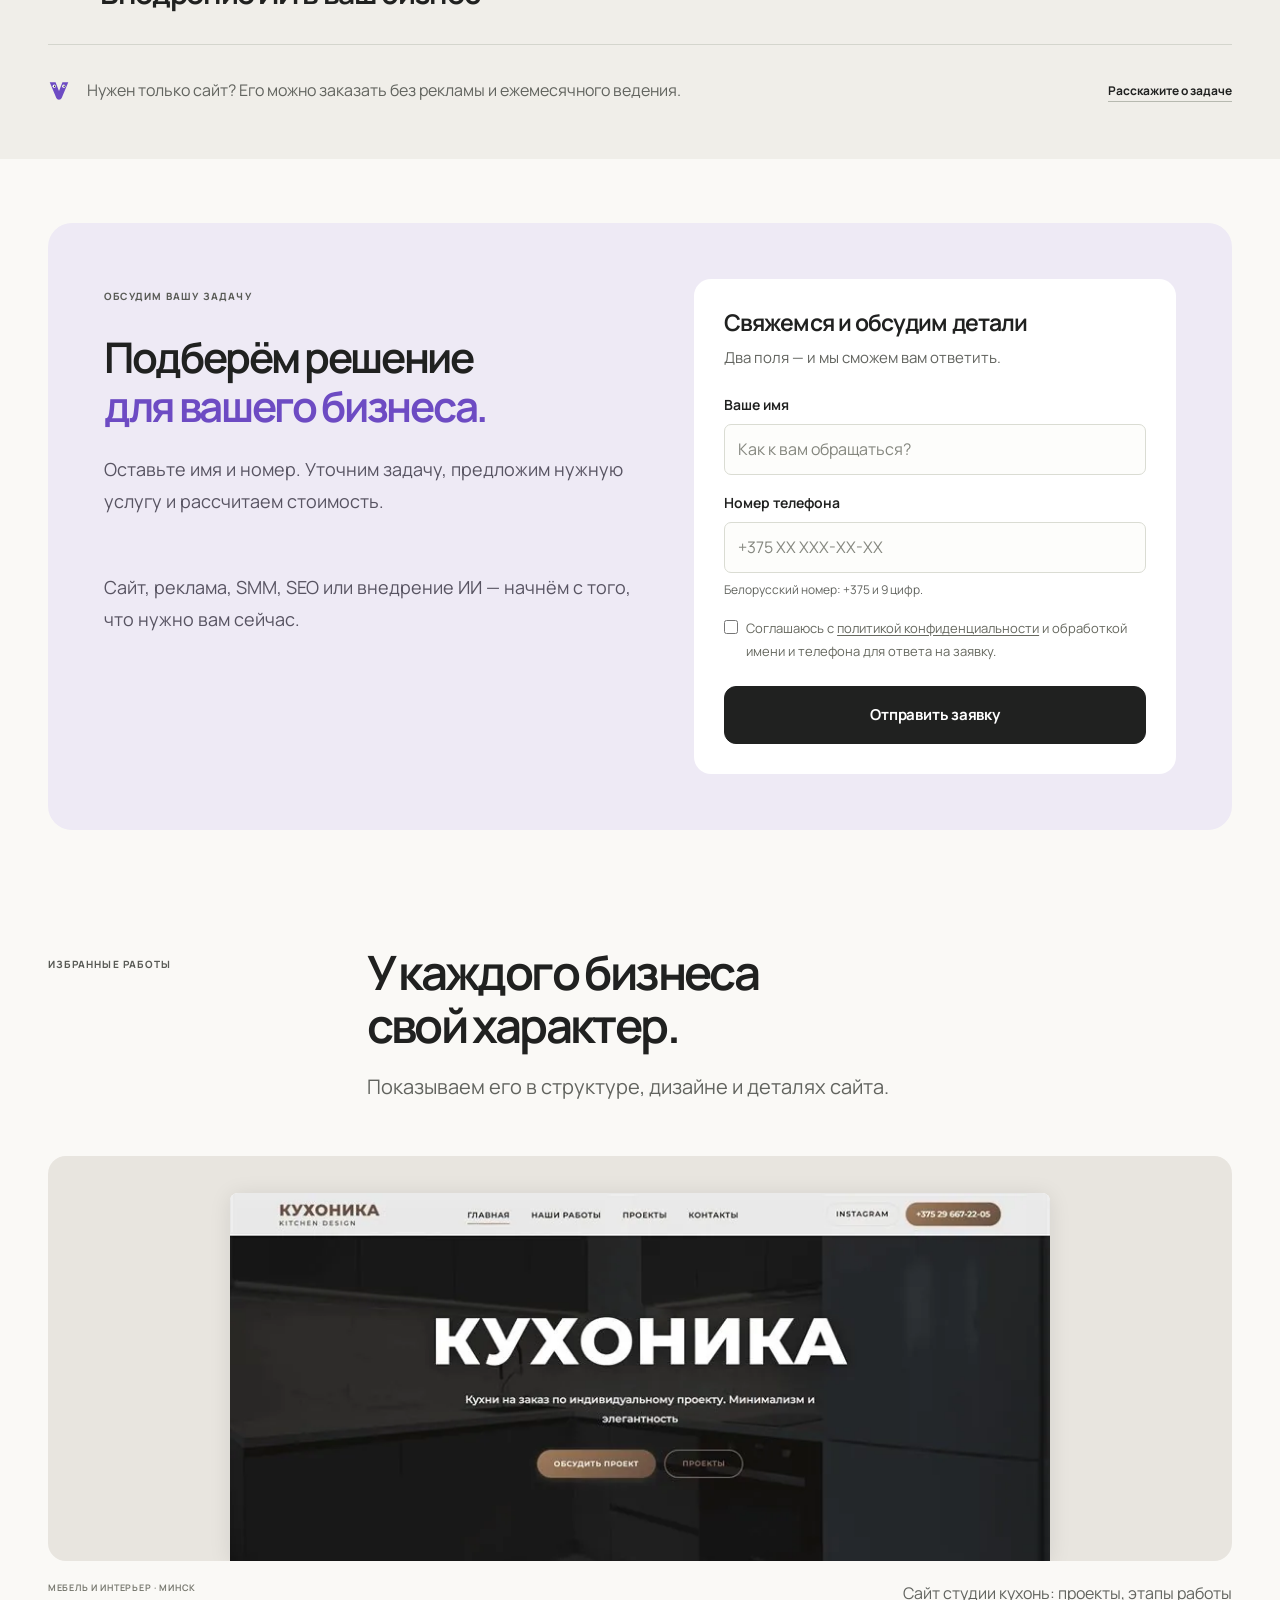
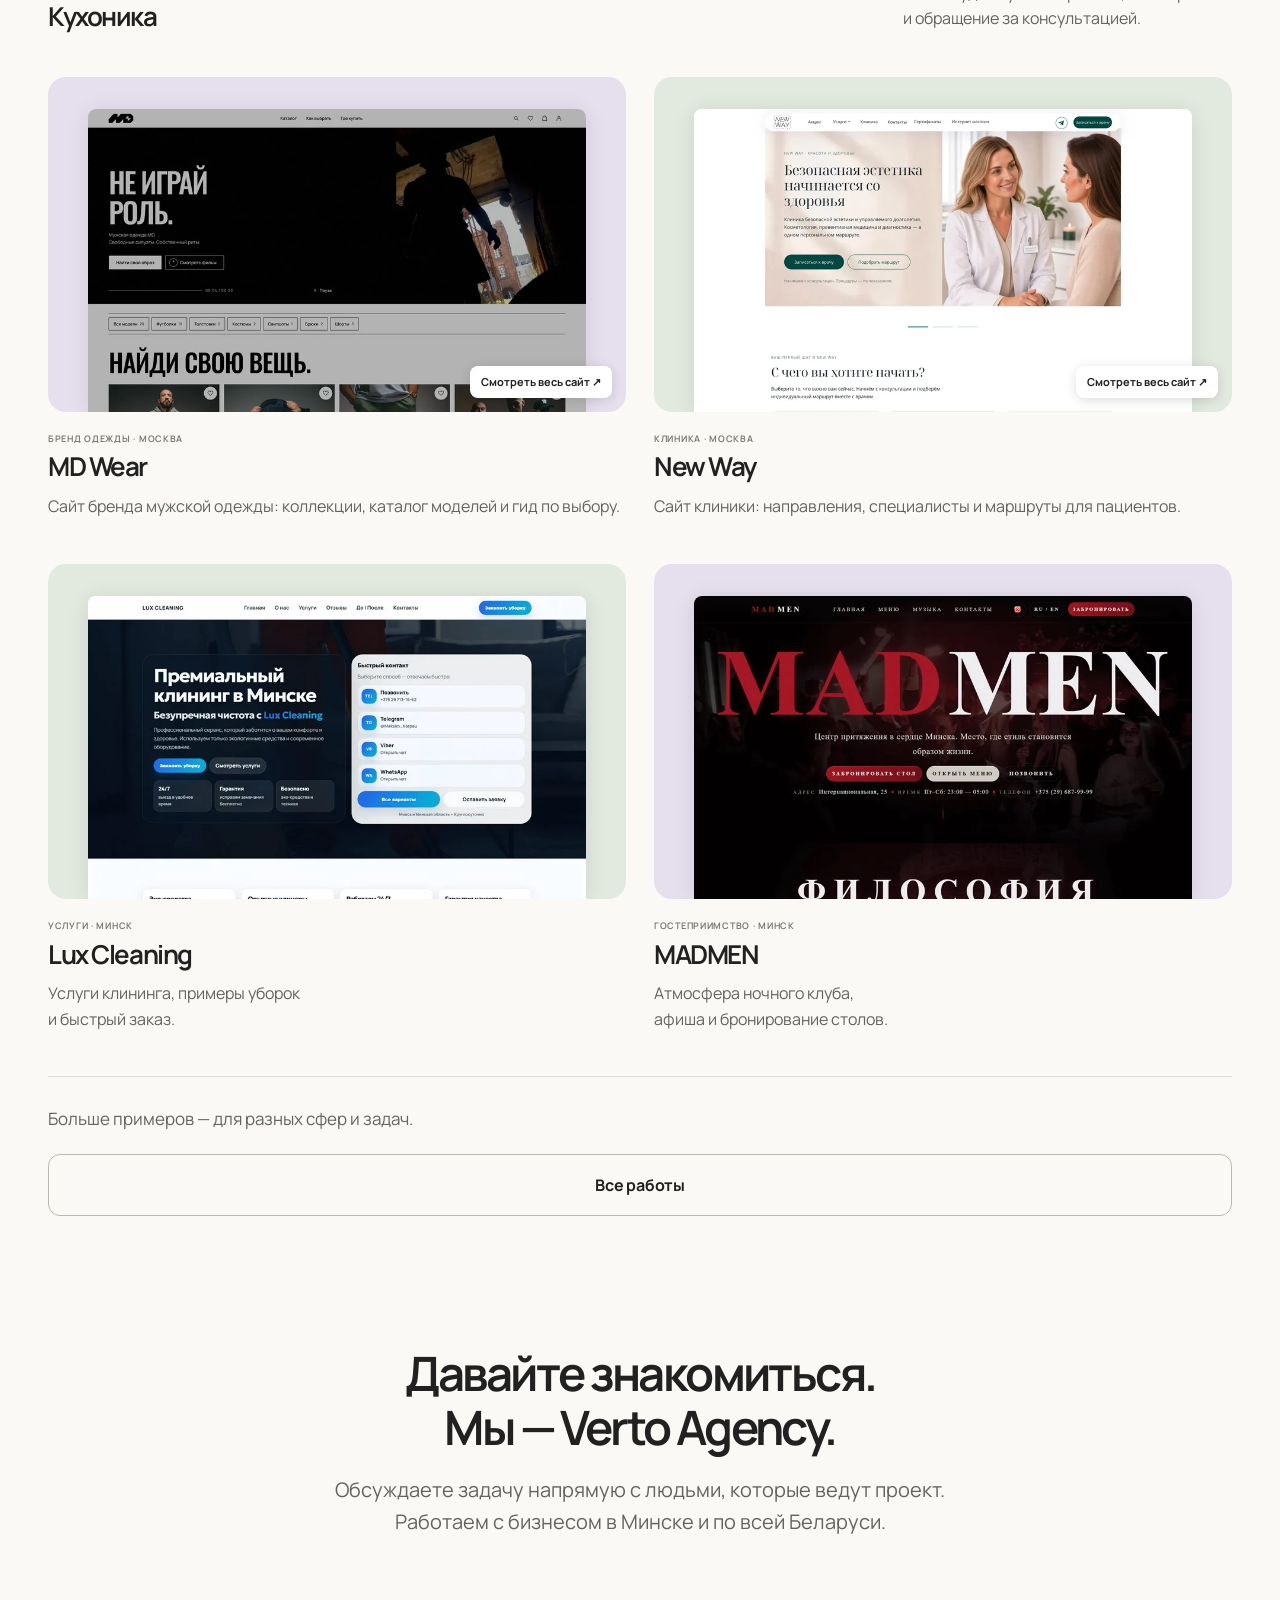
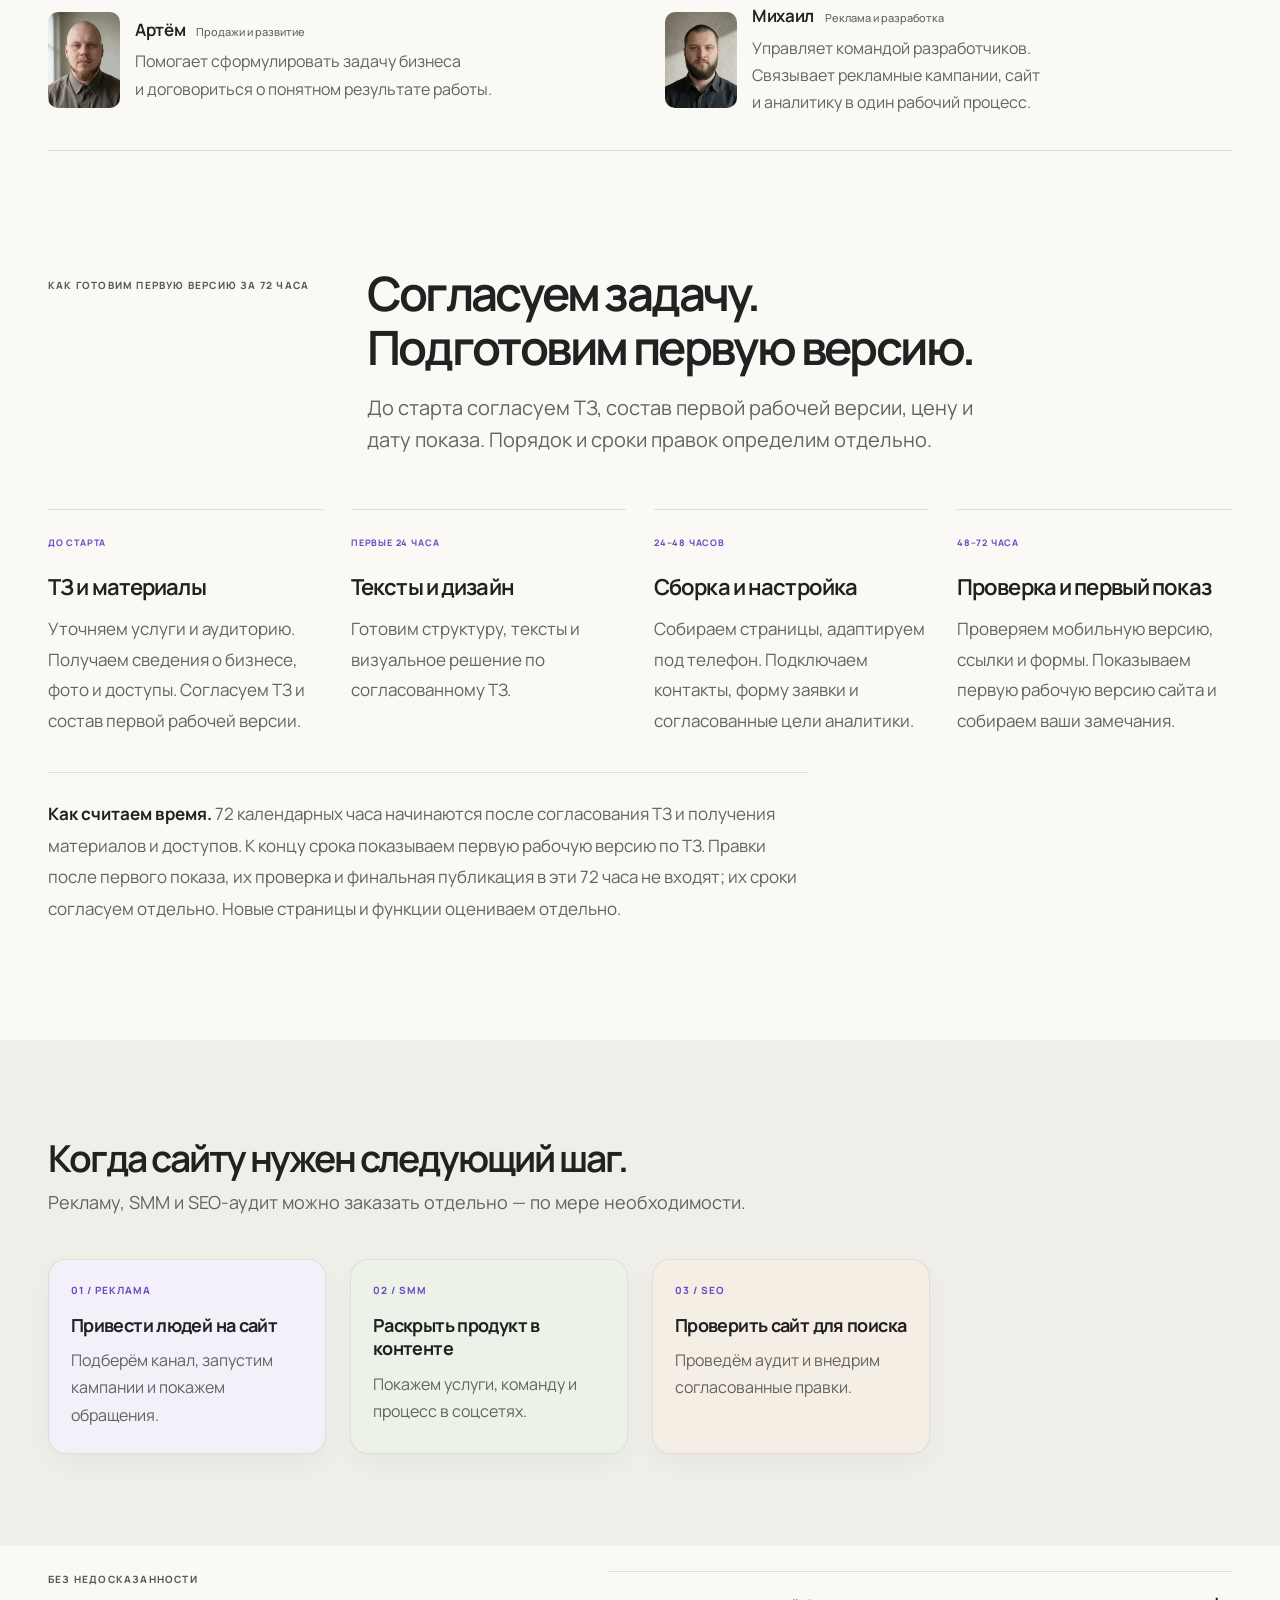
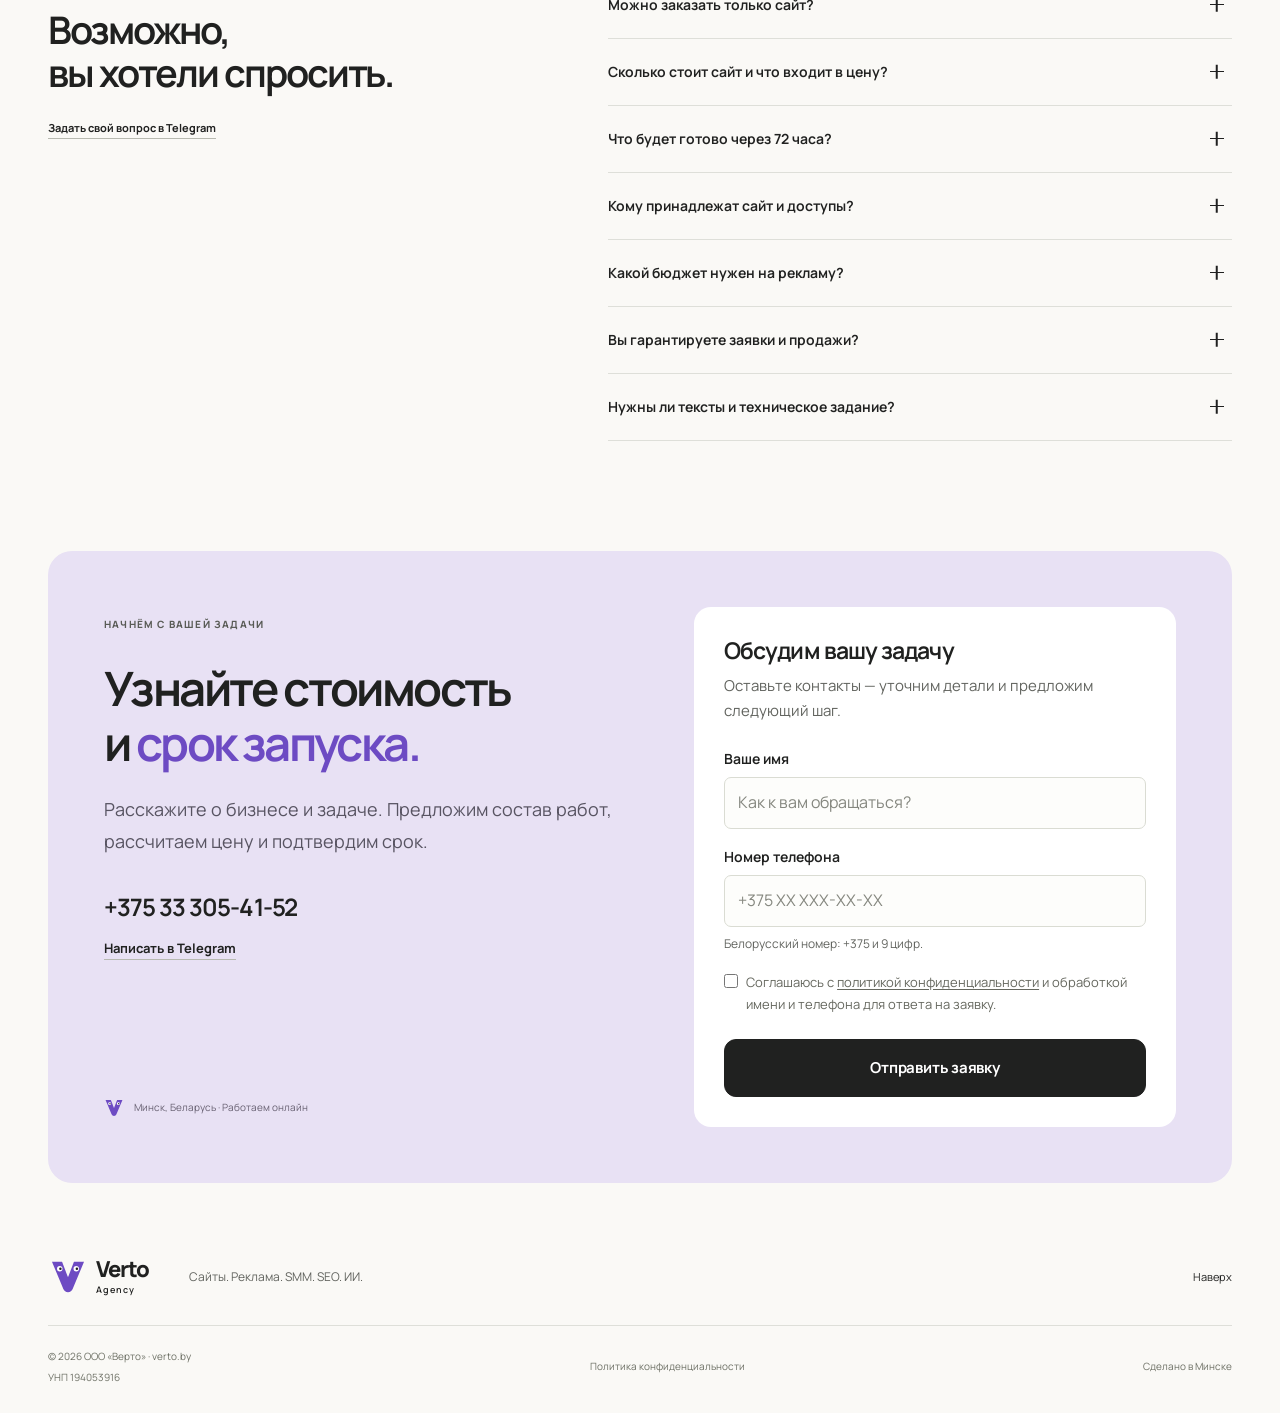
==== commit 412cea1b: "Сделать формы основным способом связи и сохранять заявки на хостинге" ====
--- a/index.html
+++ b/index.html
@@ -14,8 +14,8 @@
   <link rel="preconnect" href="https://fonts.googleapis.com">
   <link rel="preconnect" href="https://fonts.gstatic.com" crossorigin>
   <link href="https://fonts.googleapis.com/css2?family=Manrope:wght@400;500;600;650;700;750;800&display=swap" rel="stylesheet">
-  <link rel="stylesheet" href="./site.css?v=20261109-1">
-  <script src="./site.js?v=20261109-1" defer></script>
+  <link rel="stylesheet" href="./site.css?v=20261109-forms-1">
+  <script src="./site.js?v=20261109-forms-1" defer></script>
   <script type="application/ld+json">
   {
     "@context": "https://schema.org",
@@ -72,6 +72,7 @@
       s.parentNode.insertBefore(t,s)}(window,document,'script',
       'https://connect.facebook.net/en_US/fbevents.js');
       fbq('init','1881270919425529');
+      fbq('init','2239115797039785');
       fbq('track','PageView');
     }
   </script>
@@ -80,6 +81,7 @@
 <body>
   <noscript><div><img src="https://mc.yandex.ru/watch/114134032" style="position:absolute;left:-9999px;" alt=""></div></noscript>
   <noscript><img height="1" width="1" style="display:none" src="https://www.facebook.com/tr?id=1881270919425529&amp;ev=PageView&amp;noscript=1" alt=""></noscript>
+  <noscript><img height="1" width="1" style="display:none" src="https://www.facebook.com/tr?id=2239115797039785&amp;ev=PageView&amp;noscript=1" alt=""></noscript>
 
   <a class="skip-link" href="#main">Перейти к содержимому</a>
   <header class="header">
@@ -125,6 +127,22 @@
       <div class="services-note"><img class="tiny-star" src="./assets/vi.svg" alt="" aria-hidden="true"><p>Нужен только сайт? Его можно заказать без рекламы и ежемесячного ведения.</p><a href="#contact" class="text-link">Расскажите о задаче </a></div>
     </div></section>
 
+    <section class="contact-section services-contact wrap" aria-labelledby="services-contact-title">
+      <div class="contact-copy"><p class="eyebrow">ОБСУДИМ ВАШУ ЗАДАЧУ</p><h2 id="services-contact-title">Подберём решение<br><span>для вашего бизнеса.</span></h2><p>Оставьте имя и номер. Уточним задачу, предложим нужную услугу и рассчитаем стоимость.</p><p class="contact-small-note">Сайт, реклама, SMM, SEO или внедрение ИИ — начнём с того, что нужно вам сейчас.</p></div>
+      <form class="contact-form lead-form" method="post" action="./lead.php" data-lead-form data-source="after-services" data-interest="Заявка после блока услуг" aria-labelledby="services-form-title">
+        <h3 id="services-form-title">Свяжемся и обсудим детали</h3><p class="lead-form-intro">Два поля — и мы сможем вам ответить.</p>
+        <label for="services-name">Ваше имя</label>
+        <input id="services-name" name="name" type="text" autocomplete="name" autocapitalize="words" placeholder="Как к вам обращаться?" minlength="2" maxlength="80" required>
+        <label for="services-phone">Номер телефона</label>
+        <input id="services-phone" name="phone" type="tel" inputmode="numeric" autocomplete="tel" placeholder="+375 XX XXX-XX-XX" aria-describedby="services-phone-hint" minlength="17" maxlength="17" pattern="[+]375 [1-9][0-9] [0-9]{3}-[0-9]{2}-[0-9]{2}" required>
+        <p id="services-phone-hint" class="contact-field-hint">Белорусский номер: +375 и 9 цифр.</p>
+        <div class="honeypot" aria-hidden="true"><label>Сайт<input type="text" name="website" tabindex="-1" autocomplete="off"></label></div>
+        <label class="consent"><input type="checkbox" name="consent" required><span>Соглашаюсь с <a href="./privacy-policy/" target="_blank" rel="noopener">политикой конфиденциальности</a> и обработкой имени и телефона для ответа на заявку.</span></label>
+        <button class="button" type="submit">Отправить заявку</button>
+        <p class="form-status" role="status" aria-live="polite"></p>
+      </form>
+    </section>
+
     <section class="section wrap" id="work" aria-labelledby="work-title">
       <div class="section-heading"><p class="eyebrow">ИЗБРАННЫЕ РАБОТЫ</p><div><h2 id="work-title">У каждого бизнеса<br>свой характер.</h2><p class="section-lead">Показываем его в структуре, дизайне и деталях сайта.</p></div></div>
       <div class="projects">
@@ -173,7 +191,18 @@
     </div></section>
 
     <section class="contact-section wrap" id="contact" aria-labelledby="contact-title"><div class="contact-copy"><p class="eyebrow">НАЧНЁМ С ВАШЕЙ ЗАДАЧИ</p><h2 id="contact-title">Узнайте стоимость<br>и <span>срок запуска.</span></h2><p>Расскажите о бизнесе и задаче. Предложим состав работ,<br class="desktop-break"> рассчитаем цену и подтвердим срок.</p><a class="contact-phone" href="tel:+375333054152">+375 33 305-41-52</a><a class="text-link" href="https://t.me/Verto_digital" target="_blank" rel="noopener">Написать в Telegram </a><div class="contact-location"><img src="./assets/vi.svg" alt="" aria-hidden="true"> Минск, Беларусь · Работаем онлайн</div></div>
-      <div class="contact-form" style="align-self:center"><h3>Обсудим вашу задачу</h3><p>Напишите нам о бизнесе и задаче — предложим состав работ, стоимость и срок.</p><a class="button" href="https://t.me/Verto_digital" target="_blank" rel="noopener noreferrer">Написать в Telegram</a></div>
+      <form class="contact-form lead-form" method="post" action="./lead.php" data-lead-form data-source="page-bottom" data-interest="Заявка из нижнего блока главной" aria-labelledby="bottom-form-title">
+        <h3 id="bottom-form-title">Обсудим вашу задачу</h3><p class="lead-form-intro">Оставьте контакты — уточним детали и предложим следующий шаг.</p>
+        <label for="bottom-name">Ваше имя</label>
+        <input id="bottom-name" name="name" type="text" autocomplete="name" autocapitalize="words" placeholder="Как к вам обращаться?" minlength="2" maxlength="80" required>
+        <label for="bottom-phone">Номер телефона</label>
+        <input id="bottom-phone" name="phone" type="tel" inputmode="numeric" autocomplete="tel" placeholder="+375 XX XXX-XX-XX" aria-describedby="bottom-phone-hint" minlength="17" maxlength="17" pattern="[+]375 [1-9][0-9] [0-9]{3}-[0-9]{2}-[0-9]{2}" required>
+        <p id="bottom-phone-hint" class="contact-field-hint">Белорусский номер: +375 и 9 цифр.</p>
+        <div class="honeypot" aria-hidden="true"><label>Сайт<input type="text" name="website" tabindex="-1" autocomplete="off"></label></div>
+        <label class="consent"><input type="checkbox" name="consent" required><span>Соглашаюсь с <a href="./privacy-policy/" target="_blank" rel="noopener">политикой конфиденциальности</a> и обработкой имени и телефона для ответа на заявку.</span></label>
+        <button class="button" type="submit">Отправить заявку</button>
+        <p class="form-status" role="status" aria-live="polite"></p>
+      </form>
     </section>
   </main>
   <footer class="footer wrap"><div class="footer-top"><a class="brand" href="./" aria-label="Verto Agency — главная"><span class="brand-icon" aria-hidden="true"><img src="./assets/vi.svg" alt=""></span><span class="brand-name">Verto<span>Agency</span></span></a><p>Сайты. Реклама. SMM. SEO. ИИ.</p><a class="back-top" href="#main">Наверх </a></div><div class="footer-bottom"><span>© <span id="year">2026</span> ООО «Верто» · <a href="https://verto.by/">verto.by</a><span class="footer-unp">УНП 194053916</span></span><a href="./privacy-policy/">Политика конфиденциальности</a><span>Сделано в Минске</span></div></footer>
--- a/site.css
+++ b/site.css
@@ -263,3 +263,29 @@
 }
 
 .contact-form>.contact-field-hint{margin:-9px 0 18px;font-size:12px;line-height:1.5;color:var(--muted)}
+
+/* The form is the primary contact option, in the dialog and on the page. */
+.services-contact{margin-top:64px;margin-bottom:0;background:#eeeaf5}
+.services-contact .contact-copy h2{font-size:clamp(32px,3.3vw,46px)}
+.contact-copy>.contact-small-note{margin-top:auto;margin-bottom:0;font-size:15px}
+.lead-form{align-self:center}
+.lead-form>label{font-size:14px}
+.lead-form>input{font-size:16px;min-height:50px}
+.lead-form>p.lead-form-intro{margin:10px 0 24px;font-size:15px;line-height:1.7}
+.lead-form>.consent{font-size:13px;margin:4px 0 24px}
+.lead-form>.button{justify-content:center;font-size:15px;min-height:52px}
+.lead-form>.form-status{margin:14px 0 0;font-size:14px;line-height:1.65}
+.lead-form>.form-status:empty{margin:0}
+.contact-dialog-form>p.lead-form-intro{margin-top:0}
+.contact-alternatives{padding:0 30px 26px}
+.contact-alternatives>p{border-top:1px solid var(--line);padding-top:18px;font-size:13px}
+.contact-alternatives nav{display:flex;flex-wrap:wrap;gap:8px 22px;margin-top:8px}
+.contact-alternatives a{padding:5px 0;font-size:14px;text-decoration:underline;text-underline-offset:4px;color:var(--purple)}
+@media(max-width:760px){
+  .services-contact{margin-top:40px}
+  .services-contact .contact-copy h2{font-size:34px}
+  .contact-copy>.contact-small-note{font-size:14px;margin-top:0}
+  .lead-form>label{font-size:14px}
+  .lead-form>p.lead-form-intro{font-size:15px}
+  .contact-alternatives{padding:0 20px 22px}
+}
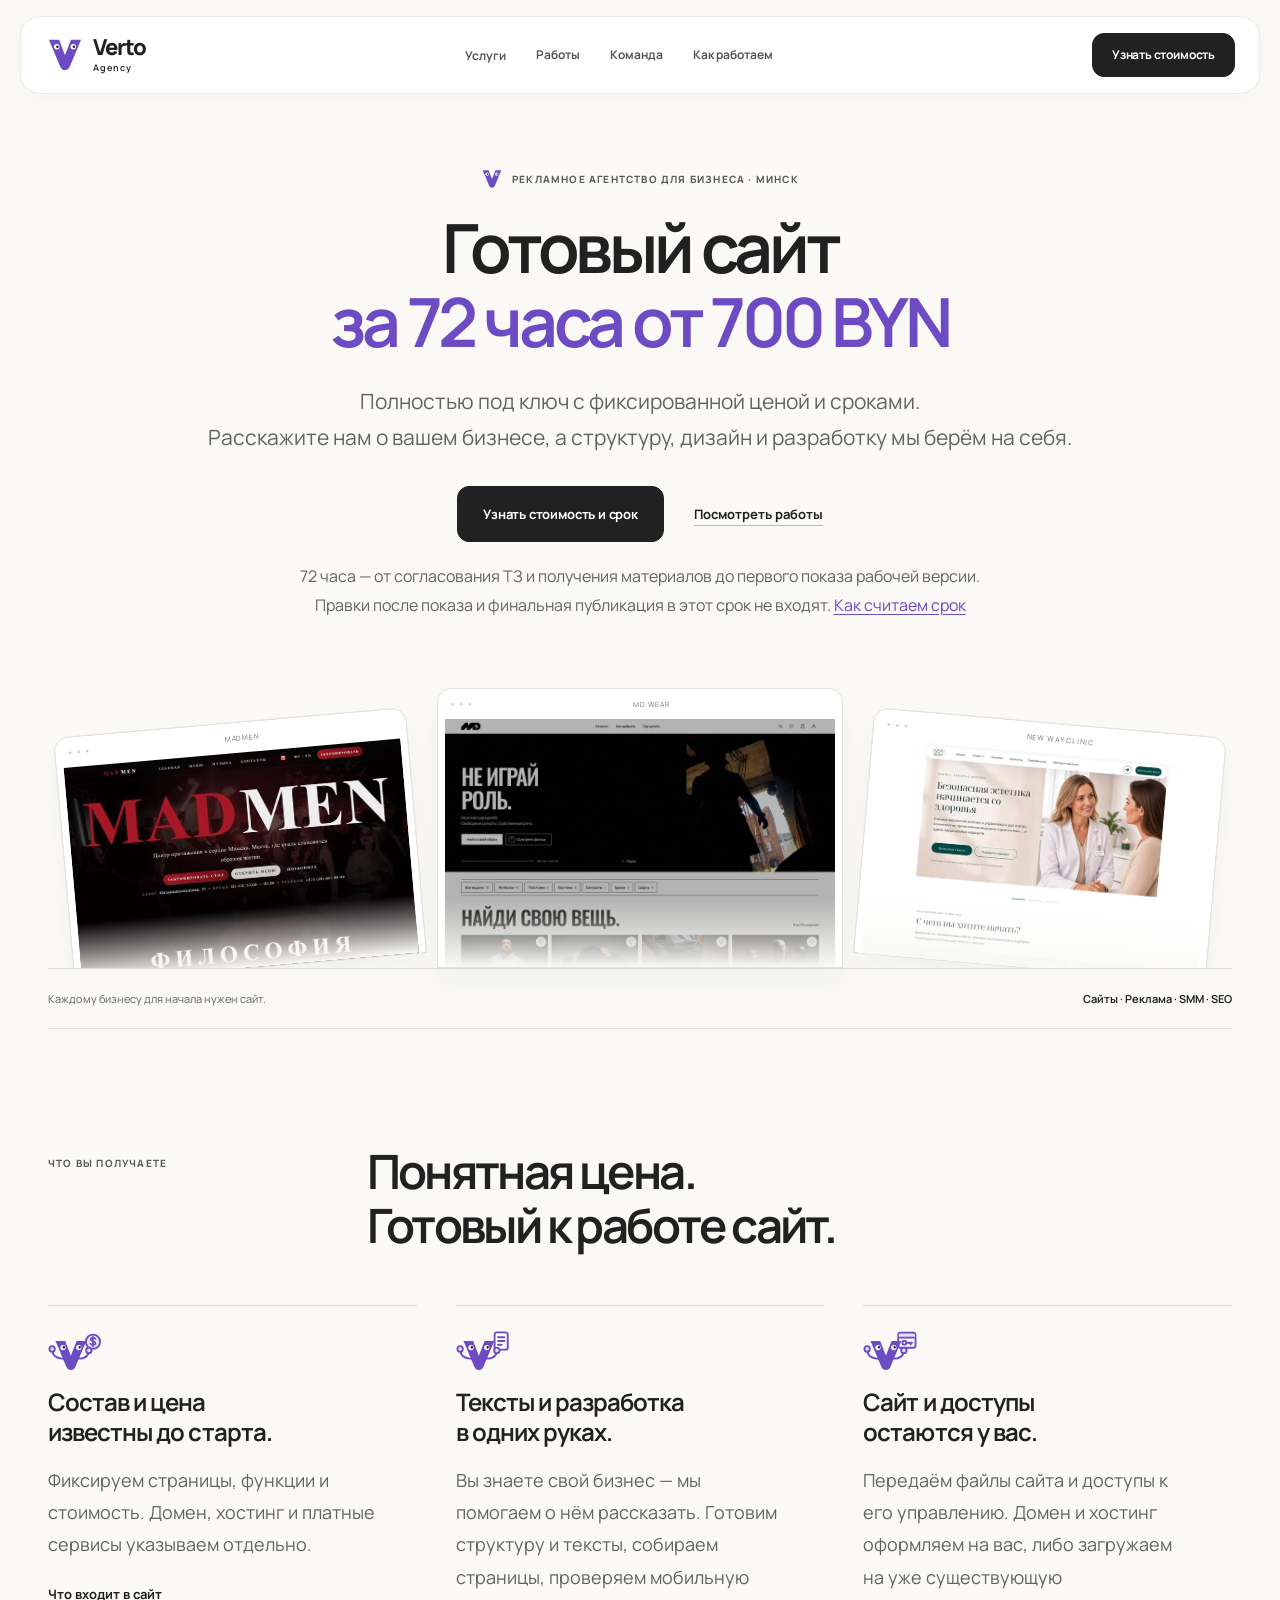
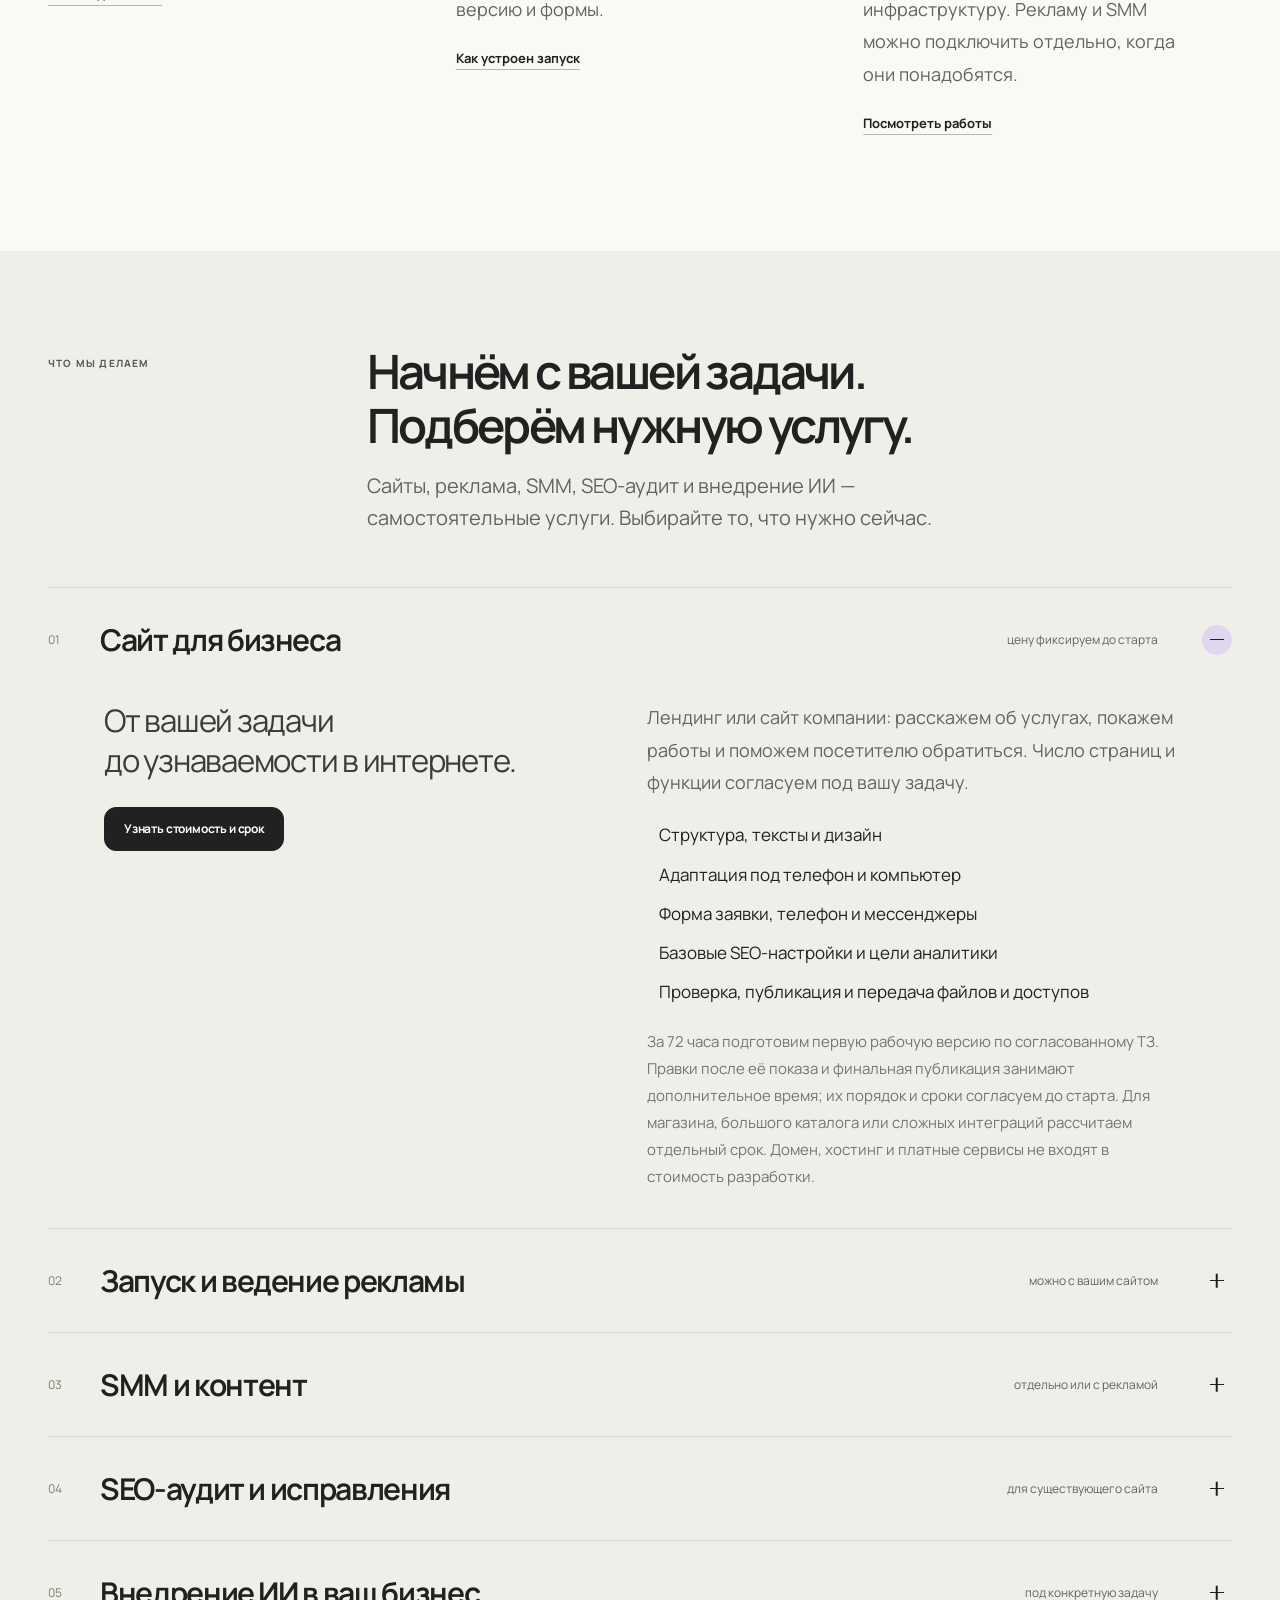
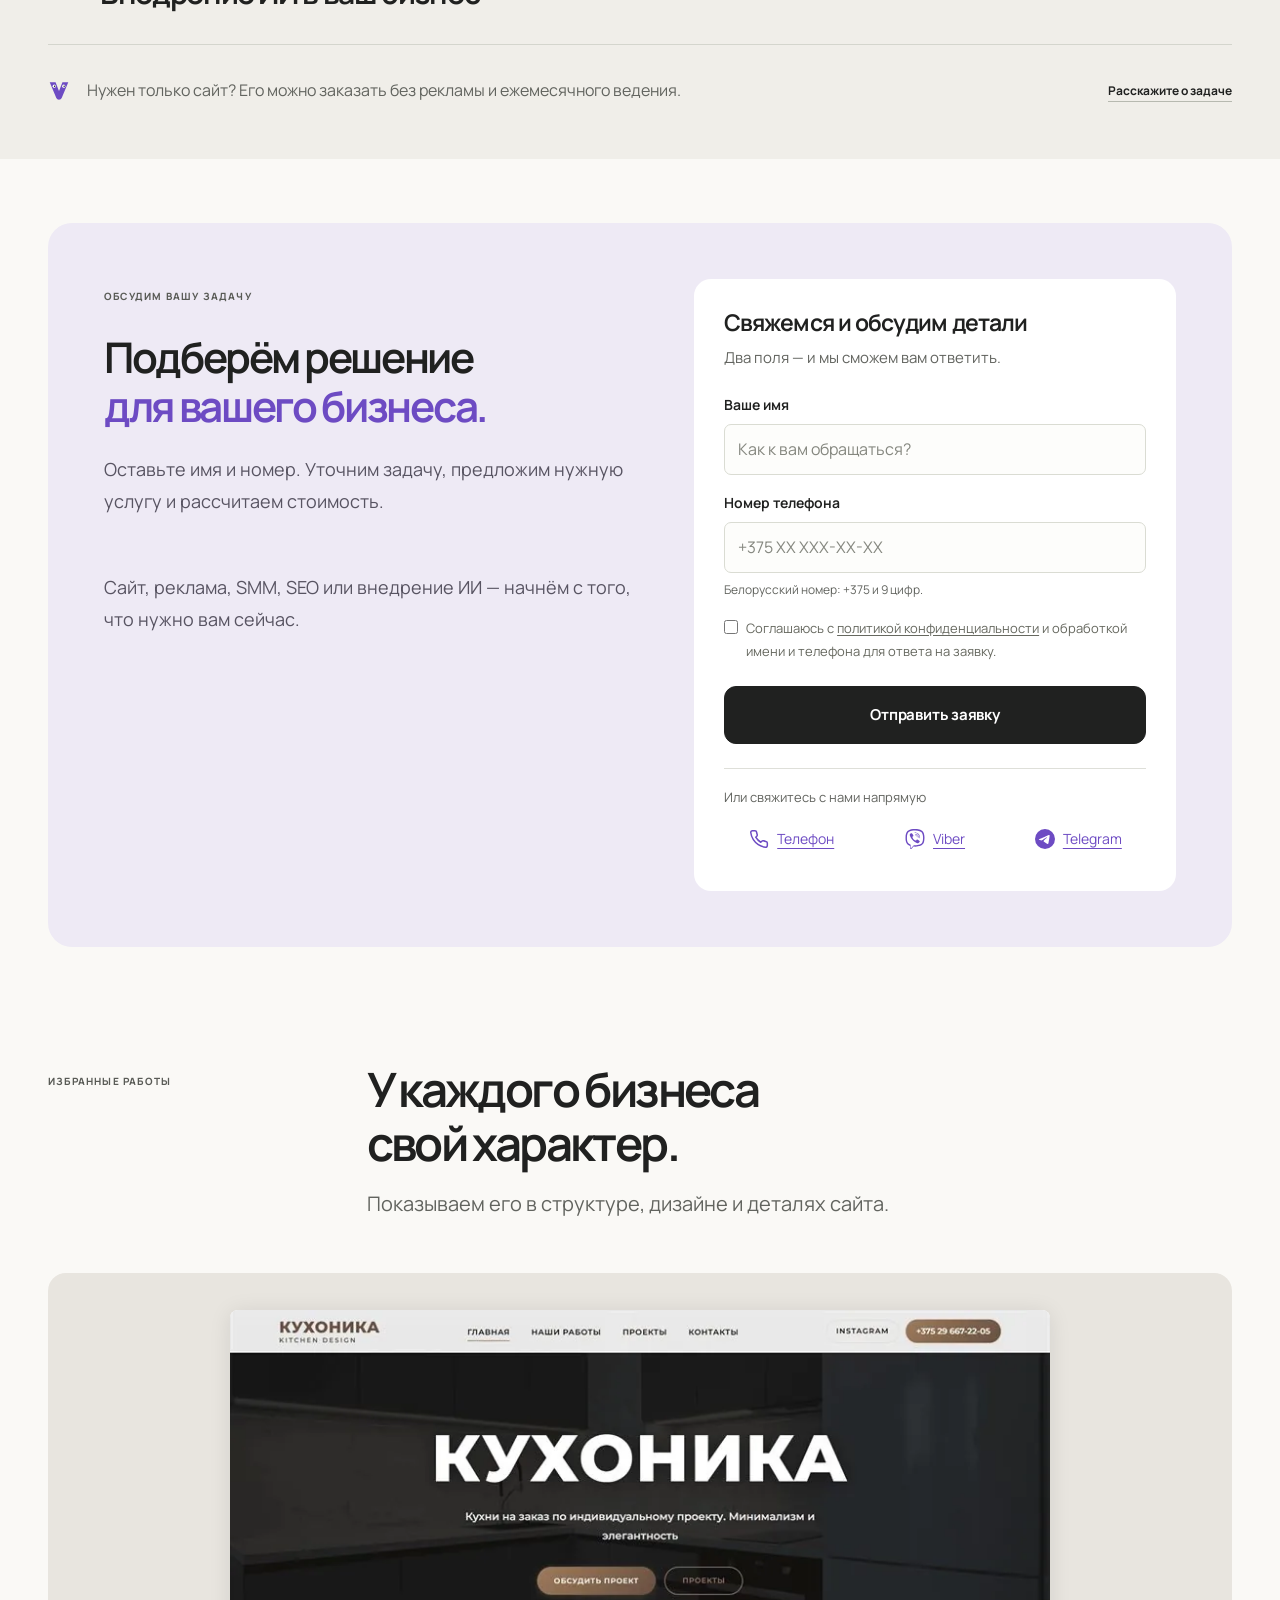
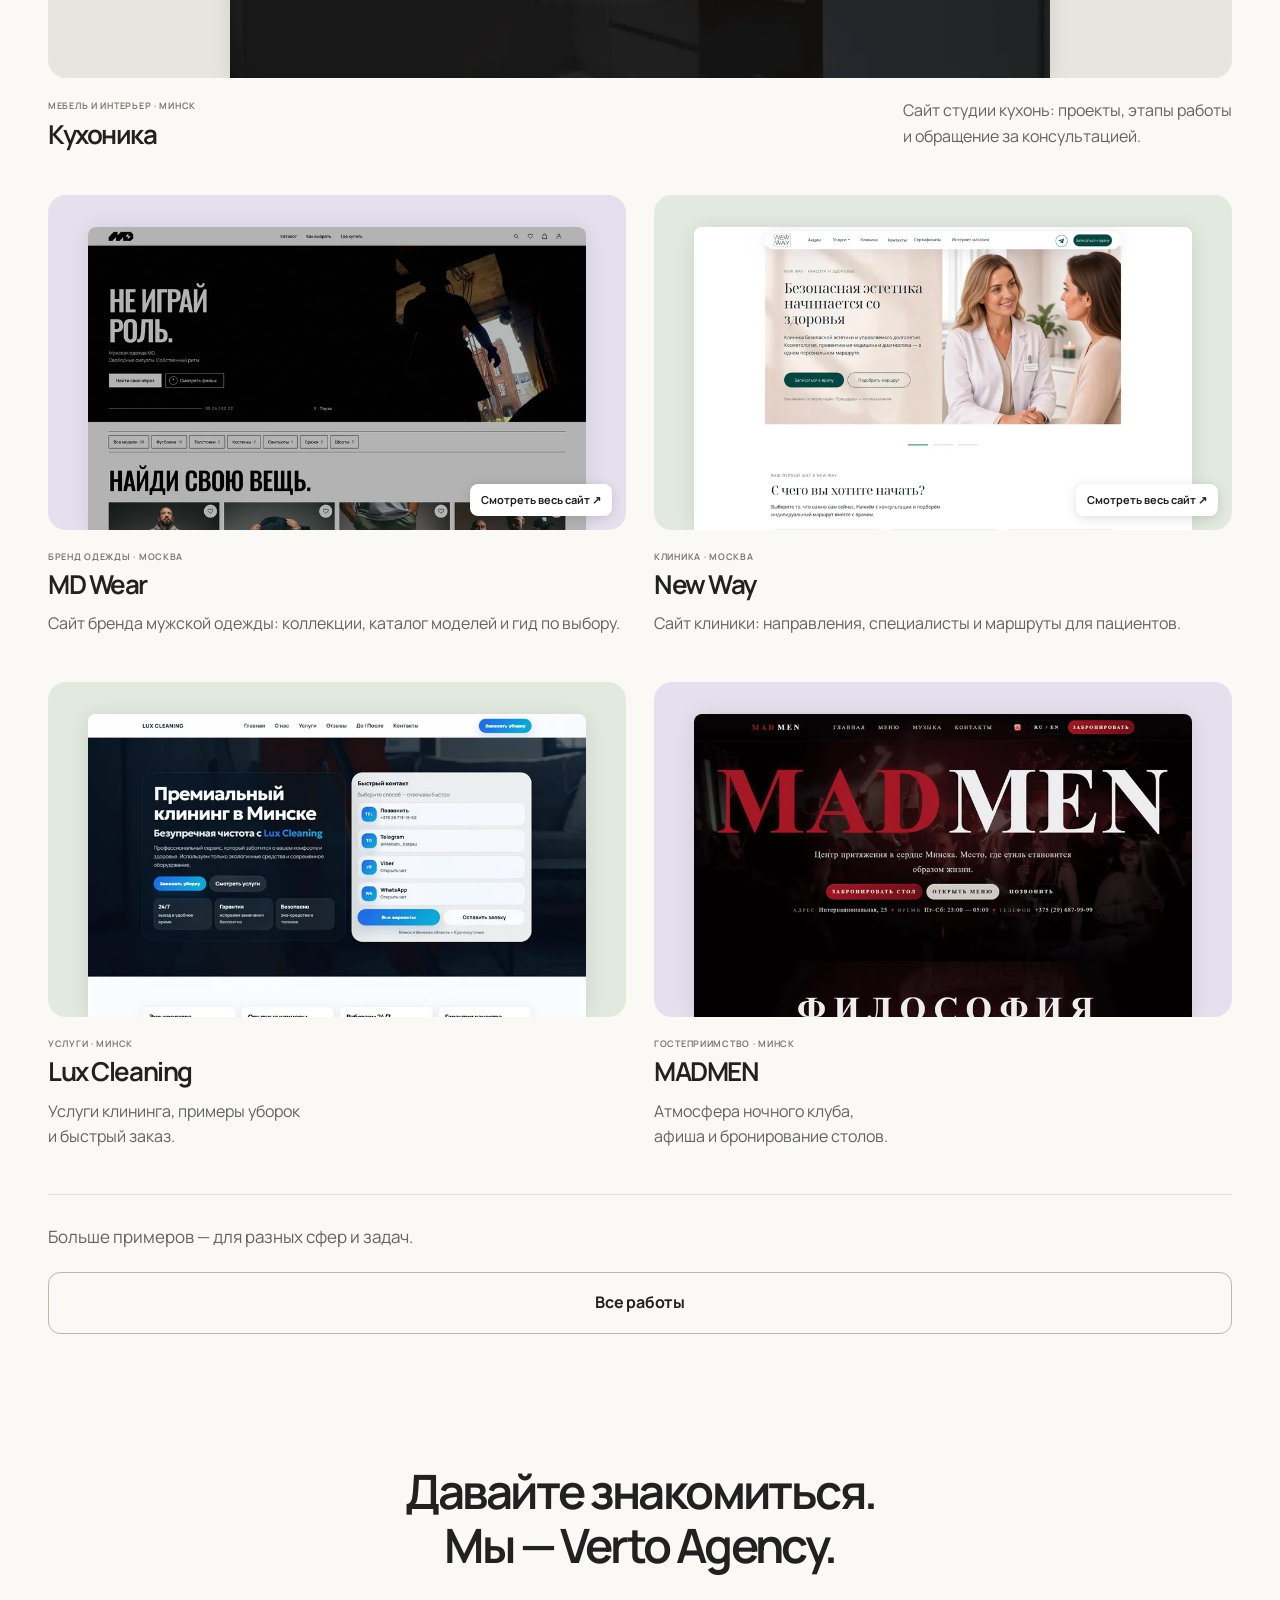
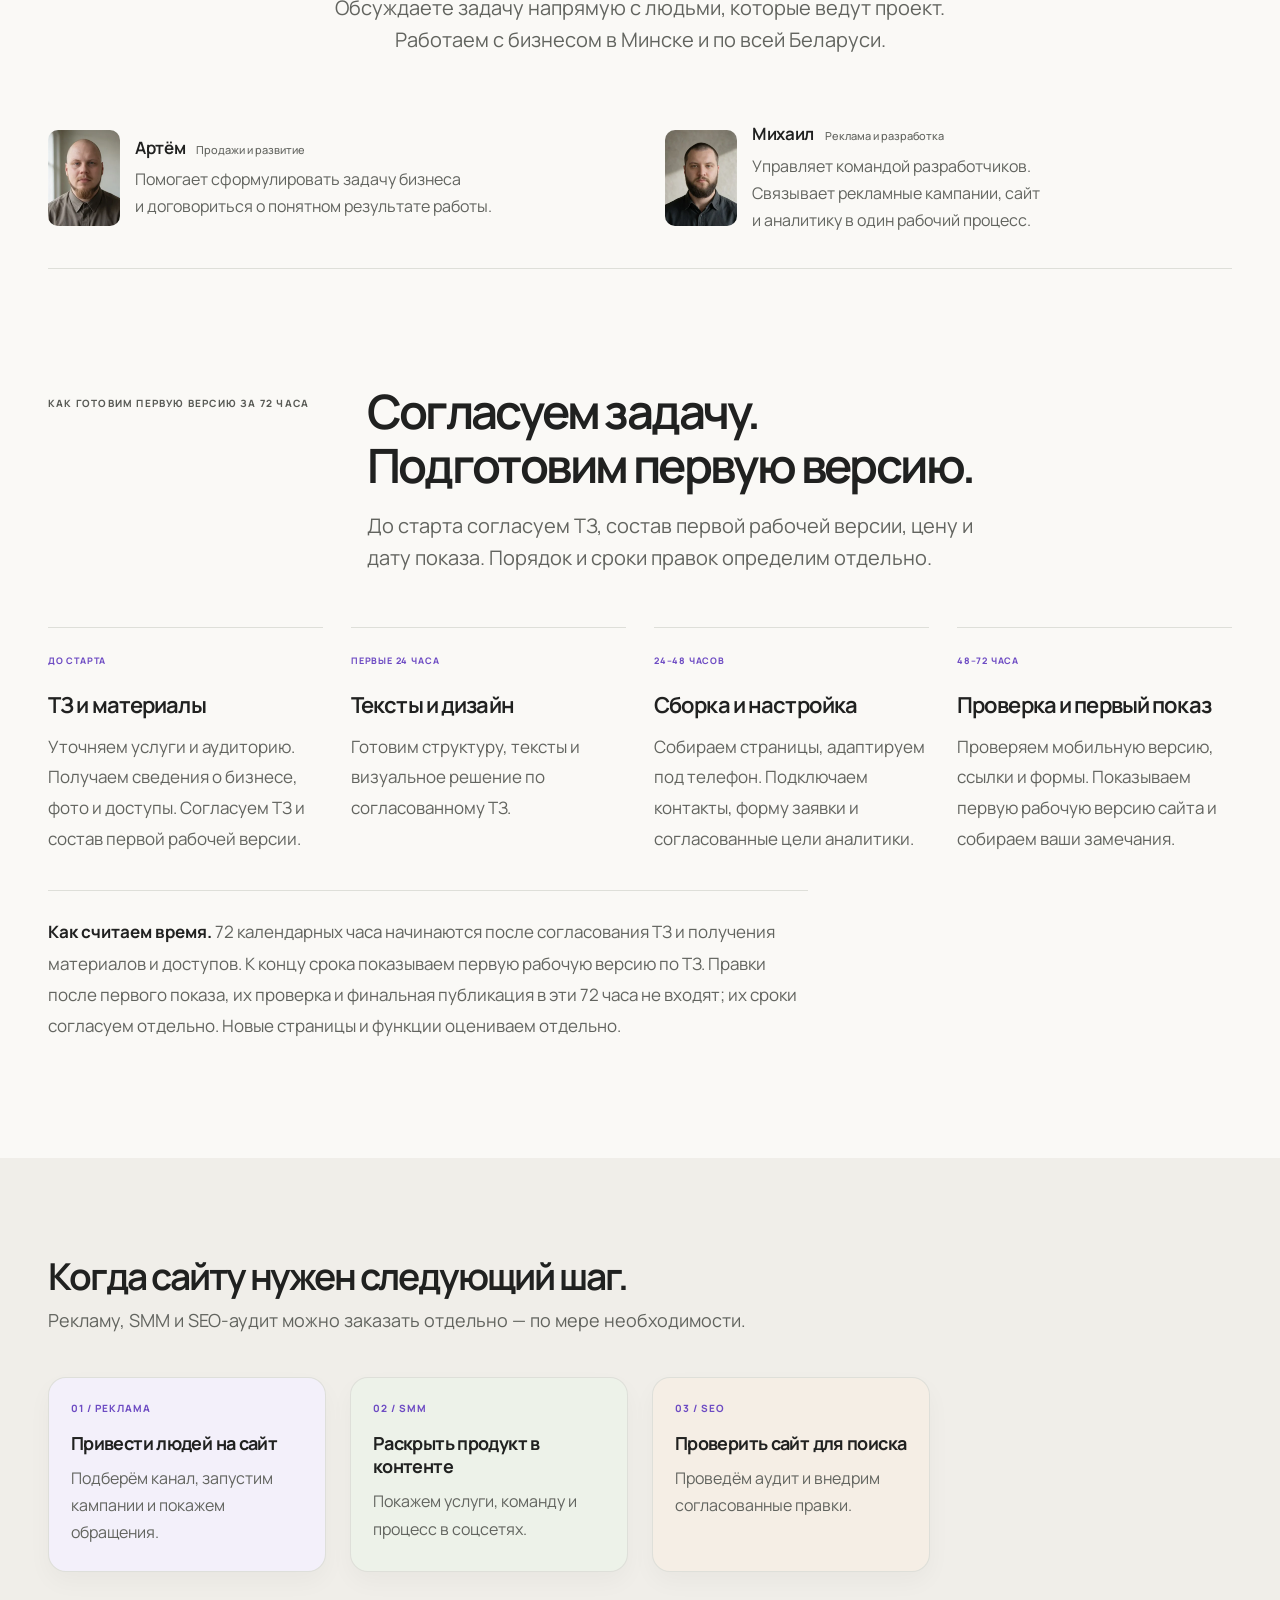
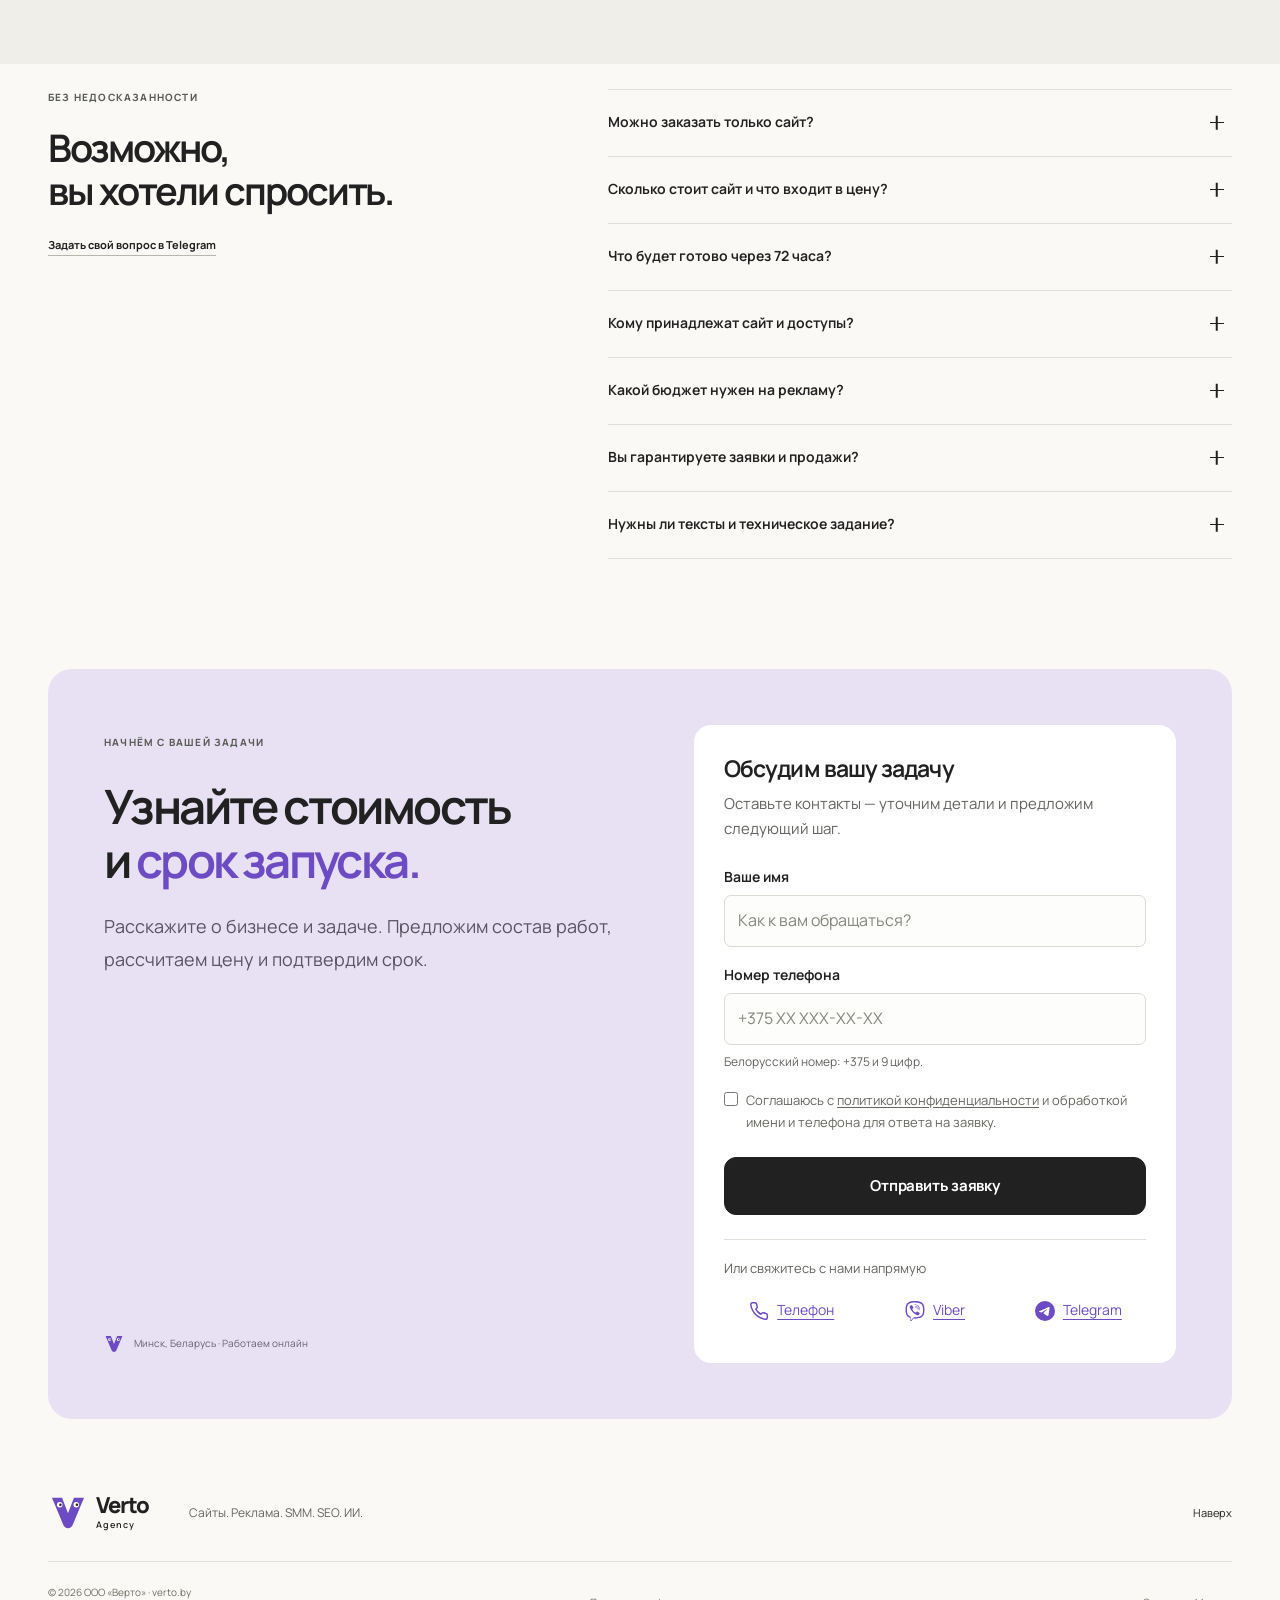
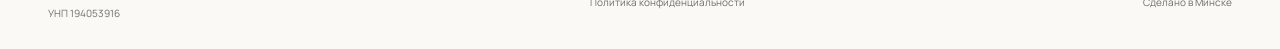
==== commit 089353aa: "Добавить контакты с иконками под каждой формой" ====
--- a/index.html
+++ b/index.html
@@ -14,8 +14,8 @@
   <link rel="preconnect" href="https://fonts.googleapis.com">
   <link rel="preconnect" href="https://fonts.gstatic.com" crossorigin>
   <link href="https://fonts.googleapis.com/css2?family=Manrope:wght@400;500;600;650;700;750;800&display=swap" rel="stylesheet">
-  <link rel="stylesheet" href="./site.css?v=20261109-forms-1">
-  <script src="./site.js?v=20261109-forms-1" defer></script>
+  <link rel="stylesheet" href="./site.css?v=20261109-contact-icons-1">
+  <script src="./site.js?v=20261109-contact-icons-1" defer></script>
   <script type="application/ld+json">
   {
     "@context": "https://schema.org",
@@ -190,7 +190,7 @@
       <details><summary>Нужны ли тексты и техническое задание?<span class="plus" aria-hidden="true"></span></summary><p>Чтобы начать разговор, достаточно описать бизнес и задачу. Поможем со структурой и текстами. С вашей стороны понадобятся достоверные сведения об услугах, ценах, условиях и материалы, которые можно использовать.</p></details>
     </div></section>
 
-    <section class="contact-section wrap" id="contact" aria-labelledby="contact-title"><div class="contact-copy"><p class="eyebrow">НАЧНЁМ С ВАШЕЙ ЗАДАЧИ</p><h2 id="contact-title">Узнайте стоимость<br>и <span>срок запуска.</span></h2><p>Расскажите о бизнесе и задаче. Предложим состав работ,<br class="desktop-break"> рассчитаем цену и подтвердим срок.</p><a class="contact-phone" href="tel:+375333054152">+375 33 305-41-52</a><a class="text-link" href="https://t.me/Verto_digital" target="_blank" rel="noopener">Написать в Telegram </a><div class="contact-location"><img src="./assets/vi.svg" alt="" aria-hidden="true"> Минск, Беларусь · Работаем онлайн</div></div>
+    <section class="contact-section wrap" id="contact" aria-labelledby="contact-title"><div class="contact-copy"><p class="eyebrow">НАЧНЁМ С ВАШЕЙ ЗАДАЧИ</p><h2 id="contact-title">Узнайте стоимость<br>и <span>срок запуска.</span></h2><p>Расскажите о бизнесе и задаче. Предложим состав работ,<br class="desktop-break"> рассчитаем цену и подтвердим срок.</p><div class="contact-location"><img src="./assets/vi.svg" alt="" aria-hidden="true"> Минск, Беларусь · Работаем онлайн</div></div>
       <form class="contact-form lead-form" method="post" action="./lead.php" data-lead-form data-source="page-bottom" data-interest="Заявка из нижнего блока главной" aria-labelledby="bottom-form-title">
         <h3 id="bottom-form-title">Обсудим вашу задачу</h3><p class="lead-form-intro">Оставьте контакты — уточним детали и предложим следующий шаг.</p>
         <label for="bottom-name">Ваше имя</label>
--- a/site.css
+++ b/site.css
@@ -277,15 +277,19 @@
 .lead-form>.form-status{margin:14px 0 0;font-size:14px;line-height:1.65}
 .lead-form>.form-status:empty{margin:0}
 .contact-dialog-form>p.lead-form-intro{margin-top:0}
-.contact-alternatives{padding:0 30px 26px}
+.contact-alternatives{margin-top:24px}
 .contact-alternatives>p{border-top:1px solid var(--line);padding-top:18px;font-size:13px}
-.contact-alternatives nav{display:flex;flex-wrap:wrap;gap:8px 22px;margin-top:8px}
-.contact-alternatives a{padding:5px 0;font-size:14px;text-decoration:underline;text-underline-offset:4px;color:var(--purple)}
+.contact-alternatives nav{display:grid;grid-template-columns:repeat(3,minmax(0,1fr));gap:8px;margin-top:10px}
+.contact-alternatives a{display:flex;align-items:center;justify-content:center;gap:8px;min-height:44px;padding:7px 0;font-size:14px;color:var(--purple);border-radius:8px;transition:background .2s,color .2s}
+.contact-alternatives a:hover{background:var(--lavender);color:var(--ink)}
+.contact-alternatives a span{text-decoration:underline;text-underline-offset:4px}
+.contact-channel-icon{width:20px;height:20px;flex-shrink:0;fill:currentColor}
+.contact-channel-phone{fill:none;stroke:currentColor;stroke-width:1.8;stroke-linecap:round;stroke-linejoin:round}
 @media(max-width:760px){
   .services-contact{margin-top:40px}
   .services-contact .contact-copy h2{font-size:34px}
   .contact-copy>.contact-small-note{font-size:14px;margin-top:0}
   .lead-form>label{font-size:14px}
   .lead-form>p.lead-form-intro{font-size:15px}
-  .contact-alternatives{padding:0 20px 22px}
-}
+  .contact-alternatives a{flex-direction:column;gap:6px;min-height:62px;font-size:13px}
+}
